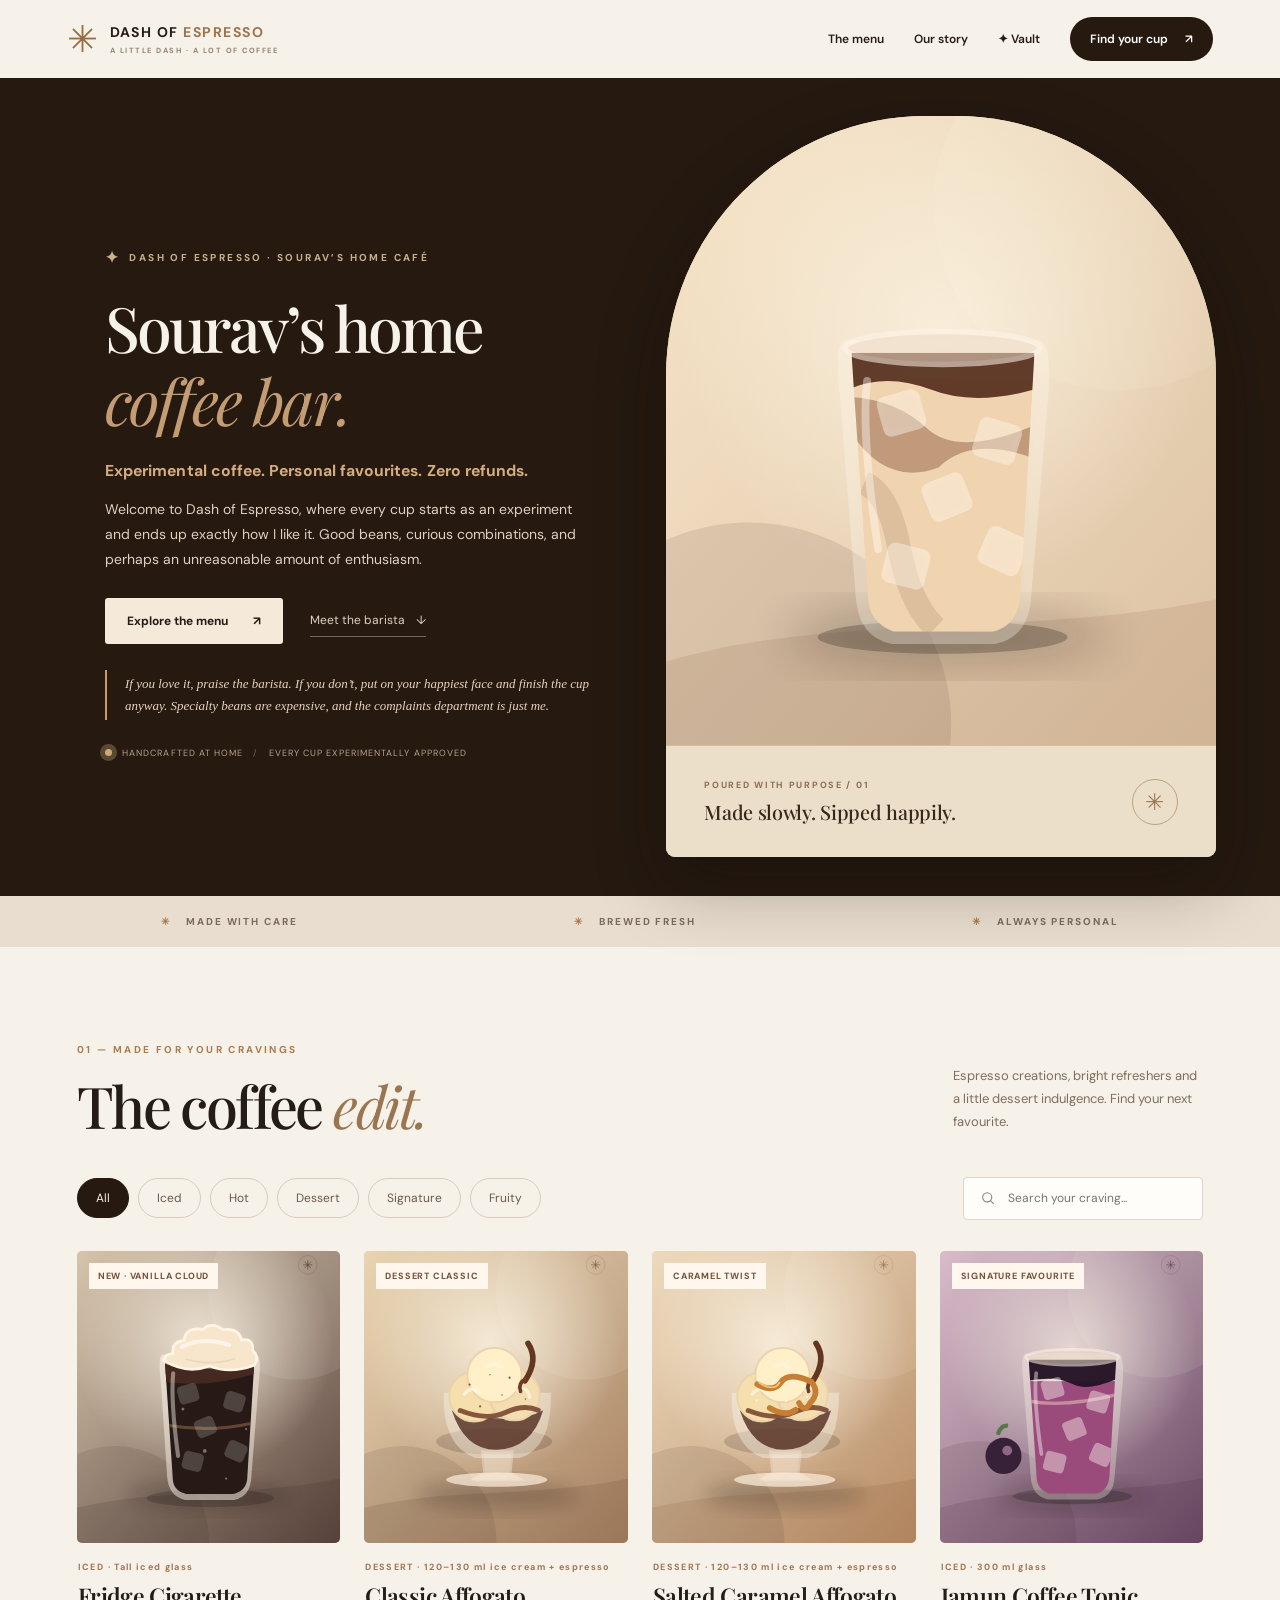
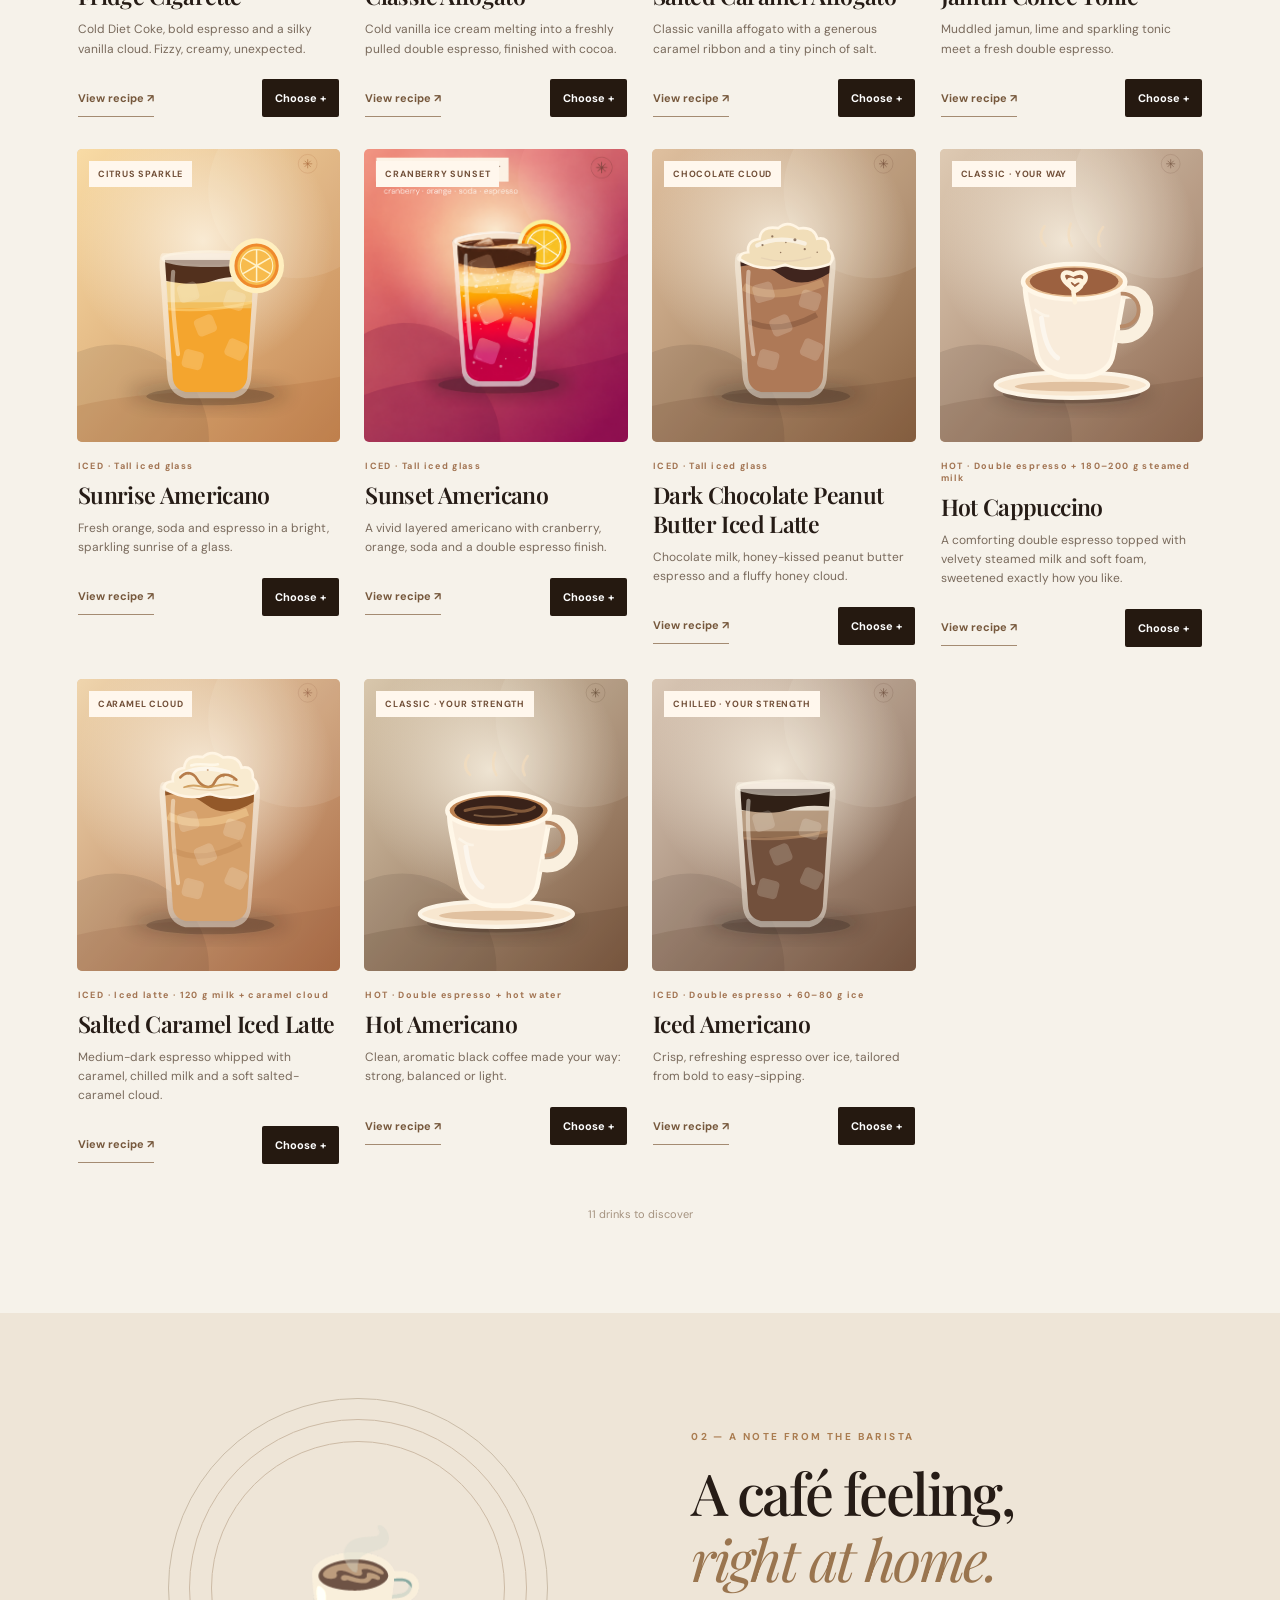
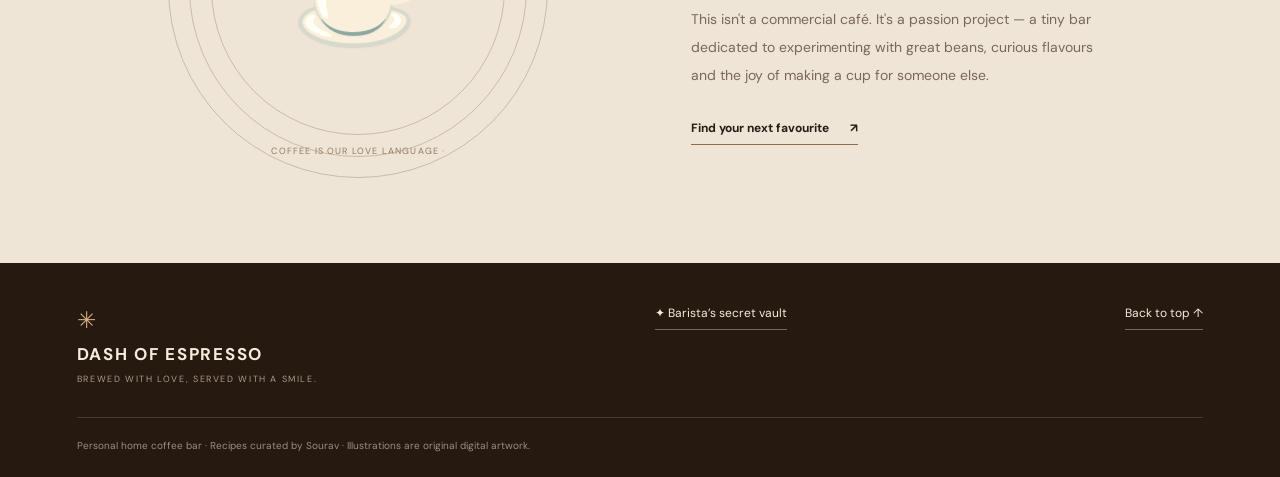
==== index.html @ fec3f39a "new menus and hero page update" ====
<!doctype html>
<html lang="en">
<head>
  <meta charset="UTF-8" />
  <meta name="viewport" content="width=device-width, initial-scale=1" />
  <meta name="theme-color" content="#251910" />
  <meta name="description" content="Sourav Dash’s home coffee bar — experimental specialty coffee, personal recipes, and zero refunds. Explore the Dash of Espresso menu." />
  <title>Dash of Espresso — Crafted, one cup at a time</title>
  <link rel="icon" href="images/favicon.svg" type="image/svg+xml" />
  <link rel="preconnect" href="https://fonts.googleapis.com" />
  <link rel="preconnect" href="https://fonts.gstatic.com" crossorigin />
  <link href="https://fonts.googleapis.com/css2?family=DM+Sans:wght@400;500;600;700&family=Playfair+Display:wght@400;500;600;700&display=swap" rel="stylesheet" />
  <link rel="stylesheet" href="styles.css" />
  <style>
    /* Homepage copy only. The public menu, recipe data, and private vault remain unchanged. */
    .hero-copy .hero-tagline {
      max-width: 490px;
      margin: -1px 0 14px;
      color: #d5ad7e;
      font-size: clamp(14px, 1.23vw, 17px);
      font-weight: 700;
      line-height: 1.55;
      letter-spacing: .004em;
    }
    .hero-copy .hero-intro {
      max-width: 500px;
      margin: 0;
      color: #dfd0c0;
      font-size: 14px;
      line-height: 1.8;
    }
    .hero-copy .hero-disclaimer {
      max-width: 500px;
      margin: 26px 0 0;
      padding: 3px 0 3px 18px;
      border-left: 2px solid #c69b69;
      color: #e6d4be;
      font-family: Georgia, serif;
      font-size: 13px;
      font-style: italic;
      line-height: 1.7;
    }
    .hero-copy .hero-actions { margin-top: 25px; flex-wrap: wrap; row-gap: 12px; }
    .hero-copy .hero-note { margin-top: 27px; }
    @media (max-width: 760px) {
      .hero-copy .hero-tagline { font-size: 14px; margin: -1px 0 13px; }
      .hero-copy .hero-intro { font-size: 13.5px; line-height: 1.8; }
      .hero-copy .hero-disclaimer { font-size: 12.5px; margin-top: 24px; }
      .hero-copy .hero-note { margin-top: 28px; }
    }
    @media (max-width: 390px) {
      .hero-copy .eyebrow { font-size: 9px; letter-spacing: .12em; }
      .hero-copy h1 { font-size: clamp(39px, 11.6vw, 47px); }
    }
  </style>
  <script src="config.js" defer></script>
  <script src="app.js" defer></script>
</head>
<body>
  <a class="skip" href="#menu">Skip to coffee menu</a>
  <header class="site-header" id="top">
    <a href="#top" class="brand" aria-label="Dash of Espresso, back to top">
      <span class="brand-symbol" aria-hidden="true">✳</span>
      <span class="brand-name">DASH OF <em>ESPRESSO</em><small>A LITTLE DASH · A LOT OF COFFEE</small></span>
    </a>
    <nav aria-label="Main navigation">
      <a href="#menu">The menu</a>
      <a href="#story" class="nav-story">Our story</a>
      <a href="vault.html" class="nav-story" title="Private coffee notes">✦ Vault</a>
      <a class="nav-cta" href="#menu">Find your cup <span aria-hidden="true">↗</span></a>
    </nav>
  </header>

  <main>
    <section class="hero" aria-labelledby="hero-title">
      <div class="hero-copy">
        <div class="eyebrow"><span class="sparkle">✦</span> DASH OF ESPRESSO · SOURAV’S HOME CAFÉ</div>
        <h1 id="hero-title">Sourav’s home<br><em>coffee bar.</em></h1>
        <p class="hero-tagline">Experimental coffee. Personal favourites. Zero refunds.</p>
        <p class="hero-intro">Welcome to Dash of Espresso, where every cup starts as an experiment and ends up exactly how I like it. Good beans, curious combinations, and perhaps an unreasonable amount of enthusiasm.</p>
        <div class="hero-actions">
          <a class="button button-cream" href="#menu">Explore the menu <span aria-hidden="true">↗</span></a>
          <a class="hero-link" href="#story">Meet the barista <span aria-hidden="true">↓</span></a>
        </div>
        <p class="hero-disclaimer">If you love it, praise the barista. If you don’t, put on your happiest face and finish the cup anyway. Specialty beans are expensive, and the complaints department is just me.</p>
        <div class="hero-note"><span class="pulse-dot"></span> HANDCRAFTED AT HOME <span class="note-separator">/</span> EVERY CUP EXPERIMENTALLY APPROVED</div>
      </div>
      <div class="hero-showcase" aria-label="Illustrated specialty iced coffee">
        <div class="showcase-frame">
          <div class="showcase-arch">
            <img src="images/hero.svg" width="700" height="800" alt="Illustration of a creamy, layered iced espresso drink" fetchpriority="high" />
          </div>
          <div class="showcase-footer">
            <div class="showcase-caption">
              <span class="showcase-kicker">POURED WITH PURPOSE  /  01</span>
              <strong>Made slowly. Sipped happily.</strong>
            </div>
            <span class="showcase-mark" aria-hidden="true">✳</span>
          </div>
        </div>
      </div>
    </section>

    <section class="intro-strip" aria-label="Coffee bar philosophy">
      <div><span aria-hidden="true">✳</span> MADE WITH CARE</div><div><span aria-hidden="true">✳</span> BREWED FRESH</div><div><span aria-hidden="true">✳</span> ALWAYS PERSONAL</div>
    </section>

    <section id="menu" class="menu-section" aria-labelledby="menu-title">
      <div class="section-heading">
        <div><p class="section-kicker">01 — MADE FOR YOUR CRAVINGS</p><h2 id="menu-title">The coffee <em>edit.</em></h2></div>
        <p>Espresso creations, bright refreshers and a little dessert indulgence. Find your next favourite.</p>
      </div>
      <div class="menu-tools">
        <div class="filter-list" id="categoryFilters" role="group" aria-label="Filter drinks by category"></div>
        <label class="search-field"><span class="visually-hidden">Search drinks</span><svg aria-hidden="true" viewBox="0 0 24 24" width="18" height="18"><circle cx="11" cy="11" r="7" fill="none" stroke="currentColor" stroke-width="1.7"/><path d="m16 16 5 5" fill="none" stroke="currentColor" stroke-width="1.7"/></svg><input id="searchInput" type="search" placeholder="Search your craving..." autocomplete="off" /></label>
      </div>
      <div id="menuGrid" class="menu-grid" aria-live="polite" aria-busy="true">
        <p class="loading-message">Warming up the coffee menu…</p>
      </div>
      <p class="results-note" id="resultsNote" role="status"></p>
    </section>

    <section class="story" id="story" aria-labelledby="story-title">
      <div class="story-illustration"><span aria-hidden="true">☕</span><span class="story-ring">COFFEE IS OUR LOVE LANGUAGE · </span></div>
      <div class="story-copy"><p class="section-kicker">02 — A NOTE FROM THE BARISTA</p><h2 id="story-title">A café feeling,<br><em>right at home.</em></h2><p>This isn't a commercial café. It's a passion project — a tiny bar dedicated to experimenting with great beans, curious flavours and the joy of making a cup for someone else.</p><a href="#menu" class="story-link">Find your next favourite <span aria-hidden="true">↗</span></a></div>
    </section>
  </main>

  <footer class="footer"><div><span class="footer-star">✳</span><span class="footer-title">DASH OF ESPRESSO</span><span class="footer-sub">BREWED WITH LOVE, SERVED WITH A SMILE.</span></div><a href="vault.html" title="Owner-only encrypted recipe vault">✦ Barista’s secret vault</a><a href="#top">Back to top ↑</a><p>Personal home coffee bar · Recipes curated by Sourav · Illustrations are original digital artwork.</p></footer>

  <dialog id="recipeDialog" class="panel-dialog" aria-labelledby="recipeTitle">
    <div class="dialog-inner"><button type="button" class="dialog-close" data-close="recipeDialog" aria-label="Close recipe">×</button><div id="recipeContent"></div></div>
  </dialog>

  <dialog id="orderDialog" class="panel-dialog" aria-labelledby="orderTitle">
    <div class="dialog-inner"><button type="button" class="dialog-close" data-close="orderDialog" aria-label="Close order">×</button>
      <div class="modal-heading"><p class="section-kicker">MAKE IT YOURS</p><h2 id="orderTitle">Your perfect <em>cup.</em></h2><p id="orderDrinkName" class="order-drink-name"></p></div>
      <form id="orderForm">
        <label class="field">Your name <input id="guestName" name="guestName" maxlength="50" autocomplete="name" placeholder="So your barista knows it's you" required /></label>
        <div class="form-row"><label class="field"><span id="preferenceLabel">Preference</span> <select id="preference" name="preference"><option>As in recipe</option></select></label><label class="field">Recipe serving <span class="readonly-serving" id="serving"></span></label></div>
        <label class="field">Anything else? <textarea id="orderNotes" name="notes" rows="2" maxlength="250" placeholder="Extra strong, no ice, surprise me…"></textarea></label>
        <div class="order-actions"><button type="button" id="whatsappOrder" class="button button-dark" hidden>Send via WhatsApp ↗</button><button type="button" id="emailOrder" class="button button-dark" hidden>Send via email ↗</button><button type="button" id="shareOrder" class="button button-secondary" hidden>Share order ↗</button><button type="button" id="copyOrder" class="button button-outline">Copy order</button></div>
        <p class="form-hint" id="orderHint">Your order will open in a messaging app for you to send — it is not submitted automatically.</p><p class="order-feedback" id="orderFeedback" role="status"></p>
      </form>
    </div>
  </dialog>
  <noscript><p class="noscript">Please enable JavaScript to explore drinks and recipes.</p></noscript>
</body>
</html>
---- styles.css ----
:root{--ink:#261c16;--coffee:#251910;--coffee2:#38281d;--cream:#f6f2ea;--oat:#eae0ce;--milk:#fffaf2;--tan:#c39c74;--gold:#cca77c;--muted:#806d5c;--line:#e8dfd1;--sans:'DM Sans',Arial,sans-serif;--serif:'Playfair Display',Georgia,serif}*{box-sizing:border-box}html{scroll-behavior:smooth}body{margin:0;background:var(--cream);color:var(--ink);font-family:var(--sans);-webkit-font-smoothing:antialiased}button,input,select,textarea{font:inherit}a{color:inherit;text-decoration:none}button{cursor:pointer}button:disabled{cursor:not-allowed}button:focus-visible,a:focus-visible,input:focus-visible,select:focus-visible,textarea:focus-visible{outline:3px solid #c79558;outline-offset:3px}.skip{position:absolute;top:-100px;left:10px;background:#fff;padding:12px;z-index:10}.skip:focus{top:10px}.visually-hidden{position:absolute;width:1px;height:1px;padding:0;margin:-1px;overflow:hidden;clip:rect(0,0,0,0);white-space:nowrap;border:0}
.site-header{height:78px;background:var(--cream);display:flex;align-items:center;justify-content:space-between;padding:0 clamp(22px,5.2vw,84px);position:relative;z-index:2}.brand{display:flex;align-items:center;gap:12px}.brand-symbol{font-size:37px;color:#986d42;font-weight:400;line-height:1}.brand-name{font-size:14px;letter-spacing:.105em;font-weight:700;white-space:nowrap}.brand-name em{font-style:normal;color:#9e734b}.brand-name small{display:block;font-size:7.5px;color:#968372;letter-spacing:.2em;margin-top:5px}.site-header nav{display:flex;align-items:center;gap:30px;font-size:12px;font-weight:600}.site-header nav a:not(.nav-cta):hover{color:#ac7a4b}.nav-cta{background:var(--coffee);color:#fff;padding:14px 20px;border-radius:100px}.nav-cta span{margin-left:14px}
.hero{min-height:575px;display:grid;grid-template-columns:minmax(0,1.05fr) minmax(0,.95fr);background:var(--coffee);color:var(--cream);position:relative;overflow:hidden}.hero-copy{padding:clamp(55px,7vw,105px) 30px 64px clamp(24px,7.5vw,125px);display:flex;flex-direction:column;justify-content:center;position:relative;z-index:1}.eyebrow,.section-kicker{font-size:10px;font-weight:700;letter-spacing:.24em}.eyebrow{color:#cbb08e;display:flex;align-items:center;gap:9px}.sparkle{font-size:16px}.hero h1{font-family:var(--serif);font-size:clamp(48px,5.1vw,86px);line-height:1.16;font-weight:500;letter-spacing:-.045em;margin:23px 0}.hero h1 em,.section-heading h2 em,.story h2 em,.modal-heading h2 em{font-weight:400;color:var(--tan)}.hero-copy>p{font-size:15px;color:#d6c8b9;line-height:1.95;max-width:455px;margin:0}.hero-actions{display:flex;align-items:center;gap:27px;margin-top:34px}.button{border:0;display:inline-flex;align-items:center;justify-content:center;gap:25px;padding:15px 22px;font-size:12px;font-weight:700;border-radius:3px;transition:transform .2s,background .2s;text-align:center}.button:hover{transform:translateY(-2px)}.button-cream{background:#f5ead9;color:var(--ink)}.button-dark{background:var(--coffee);color:white}.button-outline{background:transparent;border:1px solid #b1a293;color:var(--ink)}.button-secondary{background:#e9dbc8;color:var(--ink)}.hero-link{font-size:12px;color:#e0d2c2;border-bottom:1px solid #7b6653;padding:8px 0}.hero-link span{margin-left:8px}.hero-note{font-size:9px;letter-spacing:.15em;color:#b6a18a;margin-top:64px;display:flex;align-items:center;gap:10px}.pulse-dot{height:7px;width:7px;background:#cda974;border-radius:100%;box-shadow:0 0 0 5px #5b4834}.note-separator{color:#786656}.hero-art{position:relative;min-height:525px;padding:30px 75px 30px 0;display:flex;align-items:stretch}.hero-art-frame{width:100%;border-radius:250px 250px 6px 6px;overflow:hidden;position:relative;background:linear-gradient(150deg,#bfa284,#7e5d43);box-shadow:0 30px 70px #0003}.hero-art-frame img{width:100%;height:100%;object-fit:cover;display:block}.hero-corner{position:absolute;font-size:10px;letter-spacing:.18em;color:#fcf8ef}.hero-corner-top{top:38px;right:26px;line-height:1.8;text-align:right}.hero-corner-top span{font-size:20px;margin-left:9px}.hero-corner-bottom{bottom:35px;left:24px}.hero-side-label{position:absolute;right:19px;top:50%;transform:translateY(-50%);writing-mode:vertical-rl;font-size:9px;letter-spacing:.21em;color:#aa8c6e}.intro-strip{background:#e8ddce;display:flex;justify-content:space-around;align-items:center;padding:19px 30px;gap:14px}.intro-strip>div{font-size:10px;letter-spacing:.19em;color:#796b5c;font-weight:700;white-space:nowrap}.intro-strip span{color:#a9784c;margin-right:11px}
.menu-section{max-width:1380px;margin:0 auto;padding:96px clamp(20px,6vw,98px) 92px;scroll-margin-top:20px}.section-heading{display:flex;justify-content:space-between;align-items:end;gap:32px;margin-bottom:39px}.section-kicker{color:#aa7c50;margin:0 0 16px}.section-heading h2,.story h2,.modal-heading h2{font-family:var(--serif);font-size:clamp(38px,4.5vw,62px);font-weight:500;letter-spacing:-.045em;line-height:1.15;margin:0}.section-heading h2 em,.story h2 em,.modal-heading h2 em{color:#9a754f}.section-heading>p{max-width:250px;line-height:1.8;font-size:13px;color:var(--muted);margin:0 0 4px}.menu-tools{display:flex;align-items:center;justify-content:space-between;gap:20px;margin-bottom:31px}.filter-list{display:flex;gap:9px;overflow-x:auto;scrollbar-width:none}.filter-list::-webkit-scrollbar{display:none}.filter-btn{background:transparent;border:1px solid #d9ccbc;color:#6b5849;border-radius:50px;padding:11px 18px;font-size:12px;white-space:nowrap}.filter-btn:hover{border-color:#aa8060}.filter-btn.is-active{background:var(--coffee);color:#f8efde;border-color:var(--coffee)}.search-field{display:flex;align-items:center;gap:10px;background:#fffdfa;border:1px solid #ded4c8;padding:0 16px;color:#948577;min-width:240px;height:43px;border-radius:4px}.search-field input{background:none;border:0;outline:0!important;width:100%;min-width:0;font-size:12px;color:var(--ink)}.search-field:focus-within{outline:2px solid #b99468}.menu-grid{display:grid;grid-template-columns:repeat(4,minmax(0,1fr));gap:24px}.drink-card{min-width:0;animation:reveal .45s ease both;animation-delay:calc(var(--index)*40ms)}@keyframes reveal{from{opacity:0;transform:translateY(13px)}to{opacity:1;transform:translateY(0)}}.drink-photo{aspect-ratio:1/1.11;background:#dfc7a7;position:relative;overflow:hidden;border-radius:5px}.drink-image{width:100%;height:100%;display:block;object-fit:cover;transition:transform .45s}.drink-card:hover .drink-image{transform:scale(1.045)}.drink-badge{position:absolute;top:12px;left:12px;background:#fff7ed;color:#725039;padding:7px 9px;font-weight:700;font-size:9px;letter-spacing:.09em;text-transform:uppercase}.drink-info{padding:18px 1px 8px}.drink-category{margin:0;font-size:9px;letter-spacing:.15em;color:#a27452;font-weight:700}.drink-name{font-family:var(--serif);font-size:23px;line-height:1.26;font-weight:600;letter-spacing:-.028em;margin:9px 0}.drink-description{font-size:12px;line-height:1.6;color:#796a5c;min-height:39px;margin:0}.drink-actions{display:flex;align-items:center;justify-content:space-between;gap:9px;margin-top:20px}.recipe-button,.order-button{border:0;font-size:11px;font-weight:700;padding:11px 0}.recipe-button{background:none;border-bottom:1px solid #a48b72;color:#76583c;text-align:left;white-space:nowrap}.order-button{background:var(--coffee);color:#fff;padding:12px 13px;border-radius:2px;white-space:nowrap}.recipe-button:hover{color:#b57c42}.order-button:hover{background:#5a3926}.results-note{font-size:11px;color:#a4927f;text-align:center;margin:35px 0 0}.loading-message,.empty-state{grid-column:1/-1;padding:50px;text-align:center;color:#7e6d5c}.empty-state h3{font-family:var(--serif);font-size:26px}
.story{background:#eee5d7;display:grid;grid-template-columns:1fr 1fr;align-items:center;gap:clamp(30px,8vw,135px);padding:85px clamp(24px,10vw,150px);overflow:hidden}.story-illustration{min-height:300px;max-width:380px;width:100%;aspect-ratio:1/1;display:grid;place-items:center;margin:auto;border-radius:50%;border:1px solid #c9bba7;position:relative}.story-illustration:before,.story-illustration:after{content:"";position:absolute;border:1px solid #ccbaa5;border-radius:50%;inset:20px}.story-illustration:after{inset:42px}.story-illustration>span:first-child{font-size:110px;filter:sepia(.32);z-index:1}.story-ring{position:absolute;bottom:20px;font-size:9px;letter-spacing:.13em;color:#917961}.story-copy>p:not(.section-kicker){font-size:14px;line-height:2;color:#796858;max-width:430px}.story-link{display:inline-block;margin-top:17px;font-size:12px;font-weight:700;border-bottom:1px solid #8f6c4b;padding-bottom:8px}.story-link span{margin-left:18px}.footer{background:var(--coffee);color:#f6ecdc;padding:42px clamp(22px,6vw,98px) 25px;display:flex;justify-content:space-between;align-items:flex-start;flex-wrap:wrap;gap:18px}.footer>div{display:flex;flex-direction:column;gap:8px}.footer-star{font-size:23px;color:#cfaa7e}.footer-title{font-weight:700;font-size:17px;letter-spacing:.1em}.footer-sub{font-size:9px;letter-spacing:.18em;color:#ac9a89}.footer>a{font-size:12px;border-bottom:1px solid #75685a;padding-bottom:8px}.footer>p{flex-basis:100%;font-size:10px;color:#9b8d80;border-top:1px solid #493a2d;padding-top:21px;margin:14px 0 0}
.panel-dialog{width:min(550px,calc(100% - 20px));max-height:min(90dvh,950px);border:0;padding:0;background:var(--cream);color:var(--ink);box-shadow:0 30px 100px #0005;border-radius:7px;overflow-y:auto}.panel-dialog::backdrop{background:#160e09c9;backdrop-filter:blur(3px)}.dialog-inner{position:relative;padding:30px}.dialog-close{position:sticky;top:2px;float:right;z-index:4;height:36px;width:36px;border:0;border-radius:50%;background:#fff9ee;font-size:27px;line-height:25px;color:#3e3027;box-shadow:0 1px 6px #0002;margin:-9px -8px 0 0}.recipe-cover{width:100%;height:245px;object-fit:cover;border-radius:4px;display:block;margin-bottom:25px}.recipe-title{font-family:var(--serif);font-size:40px;font-weight:500;line-height:1.13;margin:0 0 12px;letter-spacing:-.04em}.recipe-description{font-size:14px;line-height:1.7;color:var(--muted)}.recipe-highlights{display:flex;flex-wrap:wrap;gap:8px;margin:20px 0 27px}.recipe-highlights span{border:1px solid #d8c4af;padding:8px 10px;font-size:10px;color:#806044}.recipe-subtitle{font-family:var(--serif);font-size:24px;margin:23px 0 13px}.recipe-list{margin:0;padding:0 0 0 20px;color:#635448;font-size:13px;line-height:1.85}.recipe-list li{padding:2px 0}.recipe-disclaimer{font-size:11px;color:#998573;line-height:1.6;margin:28px 0 17px}.recipe-order{width:100%}.modal-heading{padding:15px 0 20px}.modal-heading h2{font-size:40px}.order-drink-name{font-size:14px;color:#8c6543;margin:12px 0 0}.field{display:flex;flex-direction:column;gap:9px;font-size:12px;font-weight:700;color:#5f4a3b;margin:0 0 19px}.field input,.field select,.field textarea{width:100%;border:1px solid #d7cbbb;border-radius:3px;outline:0;background:#fffdfa;color:#31251c;padding:12px 13px;font-size:13px;font-weight:400;min-height:44px}.field textarea{resize:vertical}.field input:focus,.field select:focus,.field textarea:focus{border-color:#b38b61}.form-row{display:grid;grid-template-columns:1fr 1fr;gap:13px}.order-actions{display:flex;flex-wrap:wrap;gap:10px;margin:12px 0}.order-actions .button{flex:1 1 45%;gap:8px}.order-actions [hidden]{display:none!important}.form-hint,.order-feedback{font-size:11px;line-height:1.7;color:#816e5e}.order-feedback{color:#2a7051;font-weight:700}.noscript{text-align:center;background:#fae5d6;padding:15px}
@media(max-width:1050px){.menu-grid{grid-template-columns:repeat(3,1fr)}.hero-art{padding-right:45px}.hero-copy{padding-left:7vw}.hero-side-label{right:10px}}
@media(max-width:760px){.site-header{height:67px;padding:0 22px}.brand-symbol{font-size:31px}.brand-name{font-size:12px}.brand-name small{font-size:7px}.site-header nav{gap:14px}.site-header nav a:not(.nav-cta){display:none}.nav-cta{padding:11px 14px;font-size:10px}.nav-cta span{margin-left:5px}.hero{grid-template-columns:1fr}.hero-copy{padding:60px 26px 48px}.hero h1{font-size:clamp(47px,10vw,72px);margin:19px 0}.hero-copy>p{max-width:540px}.hero-note{margin-top:35px;font-size:8px}.hero-art{min-height:auto;height:370px;padding:0 26px 35px}.hero-art-frame{border-radius:220px 220px 6px 6px}.hero-side-label{display:none}.intro-strip{padding:16px 12px}.intro-strip>div{font-size:8px;letter-spacing:.06em}.intro-strip>div:last-child{display:none}.menu-section{padding:75px 22px}.section-heading{align-items:start;flex-direction:column;gap:15px;margin-bottom:26px}.section-heading>p{max-width:420px}.menu-tools{align-items:stretch;flex-direction:column;gap:13px}.search-field{width:100%}.menu-grid{grid-template-columns:repeat(2,minmax(0,1fr));gap:21px 13px}.drink-info{padding-top:13px}.drink-name{font-size:20px}.drink-description{font-size:11px}.drink-actions{margin-top:15px;gap:4px}.recipe-button,.order-button{font-size:10px}.order-button{padding:11px 10px}.story{grid-template-columns:1fr;padding:60px 25px;gap:35px}.story-illustration{max-width:270px;min-height:260px}.story-copy{margin:auto;max-width:480px;width:100%}}
@media(max-width:375px){.hero-actions{gap:16px}.hero-link{font-size:10px}.button{gap:11px;padding:14px 14px}.menu-grid{gap:19px 11px}.drink-name{font-size:18px}.drink-category{font-size:8px;letter-spacing:.1em}.drink-description{min-height:52px}.drink-actions{flex-direction:column;align-items:stretch}.recipe-button{align-self:start}.order-button{width:100%}.hero-note{letter-spacing:.06em}.intro-strip>div{font-size:7px}}
@media(prefers-reduced-motion:reduce){html{scroll-behavior:auto}*,*:before,*:after{animation:none!important;transition:none!important}}

/* Dash of Espresso: recipe-specific instructions and allergen notice */
.recipe-note{border-left:3px solid #b3895e;background:#eee2d1;padding:12px 14px;margin:22px 0 10px;color:#69533f;font-size:12px;line-height:1.7;}
.recipe-allergens{font-size:12px;color:#85522c;font-weight:700;margin:10px 0;}
.field input[readonly]{background:#f5eee4;color:#715841;cursor:default;}

.readonly-serving{display:block;background:#f5eee4;border:1px solid #d7cbbb;border-radius:3px;min-height:44px;padding:12px 13px;font-size:12px;line-height:1.5;color:#715841;overflow-wrap:anywhere;}


/* Refined hero concept: typography never overlays the illustrated image. */
.hero { min-height: min(740px, 88vh); grid-template-columns: minmax(0, 1fr) minmax(0, .94fr); align-items: stretch; overflow: visible; }
.hero-copy { padding: clamp(64px, 8vw, 128px) clamp(32px, 5vw, 84px) 70px clamp(40px, 8.2vw, 142px); }
.hero h1 { font-size: clamp(50px, 4.9vw, 85px); }
.hero-note { flex-wrap: wrap; row-gap: 10px; letter-spacing: .12em; }
.hero-showcase { display: flex; align-items: stretch; justify-content: center; min-width: 0; padding: clamp(28px, 3vw, 48px) clamp(42px, 5vw, 90px) clamp(28px, 3vw, 48px) 6px; }
.showcase-frame { background: #eadac2; display: flex; flex-direction: column; min-width: 0; width: 100%; max-width: 680px; border-radius: 260px 260px 9px 9px; overflow: hidden; box-shadow: 0 28px 70px #120a064d; }
.showcase-arch { position: relative; flex: 1 1 auto; min-height: 0; overflow: hidden; }
.showcase-arch img { height: 100%; width: 100%; display: block; object-fit: cover; object-position: 50% 52%; }
.showcase-footer { display: flex; flex: 0 0 auto; align-items: center; justify-content: space-between; gap: 24px; min-height: 112px; padding: 23px clamp(24px, 3vw, 42px); background: #ecdfc9; color: #38271b; border-top: 1px solid #d8bd9a; }
.showcase-caption { min-width: 0; display: flex; flex-direction: column; gap: 9px; }
.showcase-kicker { font-size: 9px; font-weight: 700; letter-spacing: .19em; color: #8c6d4e; }
.showcase-caption strong { font: 500 clamp(16px, 1.55vw, 23px)/1.25 var(--serif); letter-spacing: -.015em; }
.showcase-mark { color: #9d7951; display: grid; flex: 0 0 46px; width: 46px; height: 46px; place-items: center; border-radius: 50%; border: 1px solid #bca27e; font-size: 23px; }
@media(max-width:1050px) and (min-width:761px){
  .hero-copy { padding-left: clamp(30px, 6vw, 90px); padding-right: 26px; }
  .hero-showcase { padding-right: 28px; }
  .hero h1 { font-size: clamp(46px, 5vw, 62px); }
  .showcase-footer { min-height: 94px; padding: 20px; }
  .showcase-caption strong { font-size: 18px; }
}
@media(max-width:760px){
  .hero { min-height: auto; grid-template-columns: 1fr; }
  .hero-copy { padding: 59px 26px 36px; }
  .hero h1 { font-size: clamp(47px, 10vw, 72px); }
  .hero-note { margin-top: 39px; }
  .hero-showcase { padding: 0 26px 32px; min-height: auto; }
  .showcase-frame { max-width: 510px; border-radius: 200px 200px 7px 7px; }
  .showcase-arch { aspect-ratio: 1 / .86; flex: auto; }
  .showcase-arch img { object-fit: cover; object-position: 50% 52%; }
  .showcase-footer { min-height: 90px; padding: 20px 24px; }
  .showcase-caption strong { font-size: 18px; }
  .showcase-mark { height: 40px; width: 40px; flex-basis: 40px; }
}
@media(max-width:375px){
  .showcase-footer { gap: 10px; padding: 18px; }
  .showcase-kicker { letter-spacing: .13em; font-size: 8px; }
  .showcase-caption strong { font-size: 16px; }
}
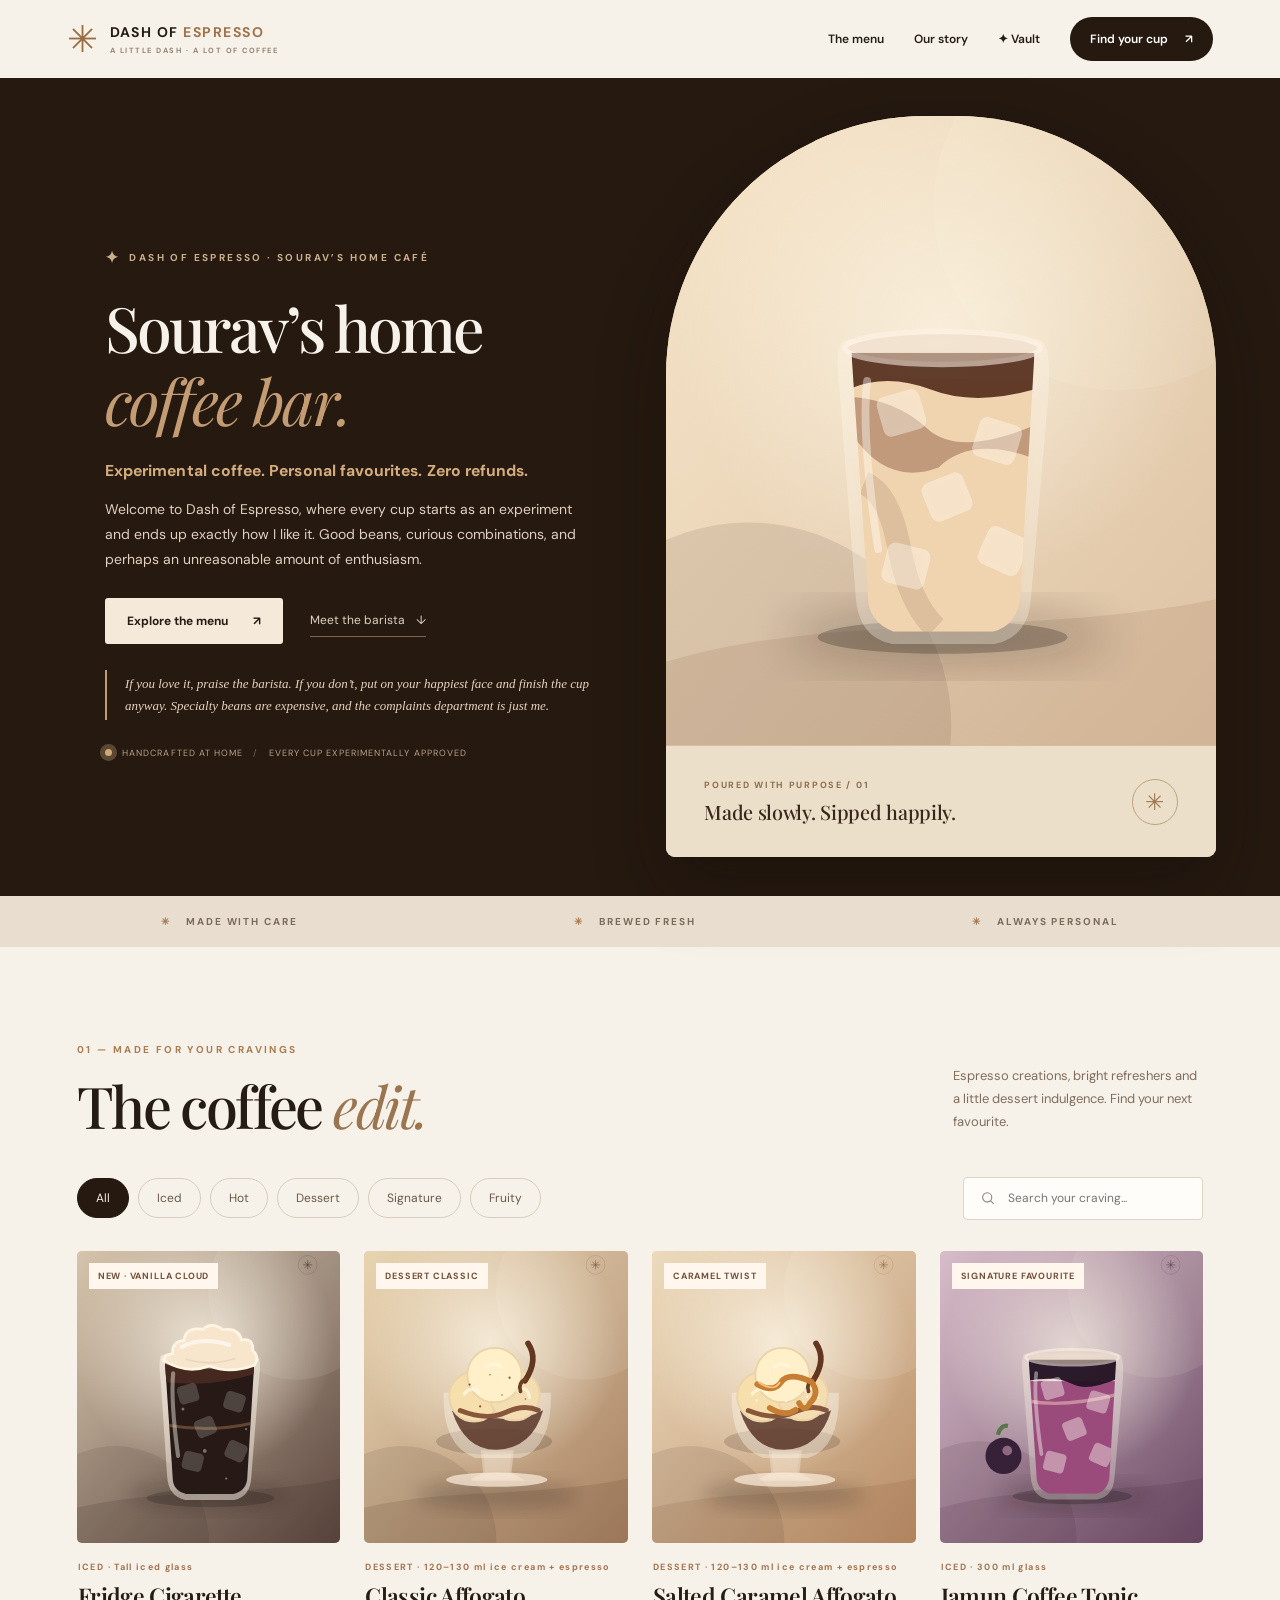
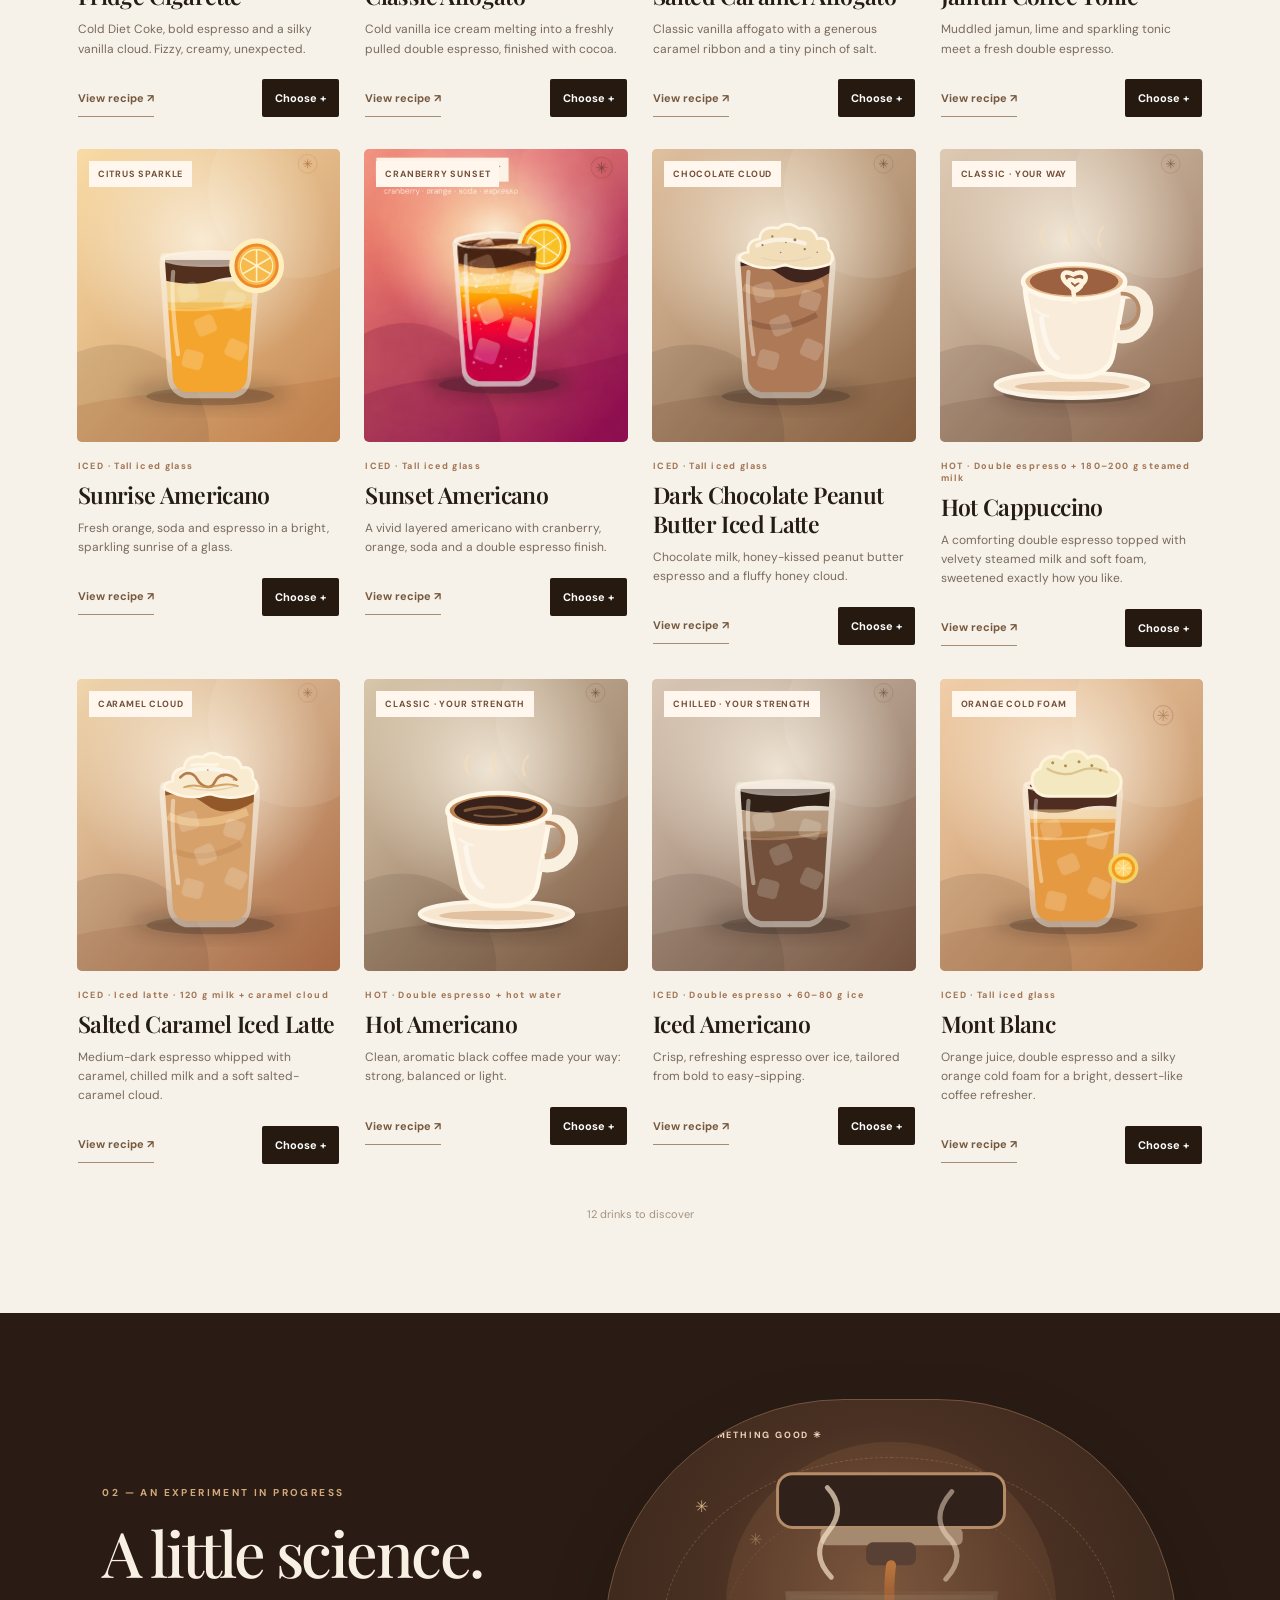
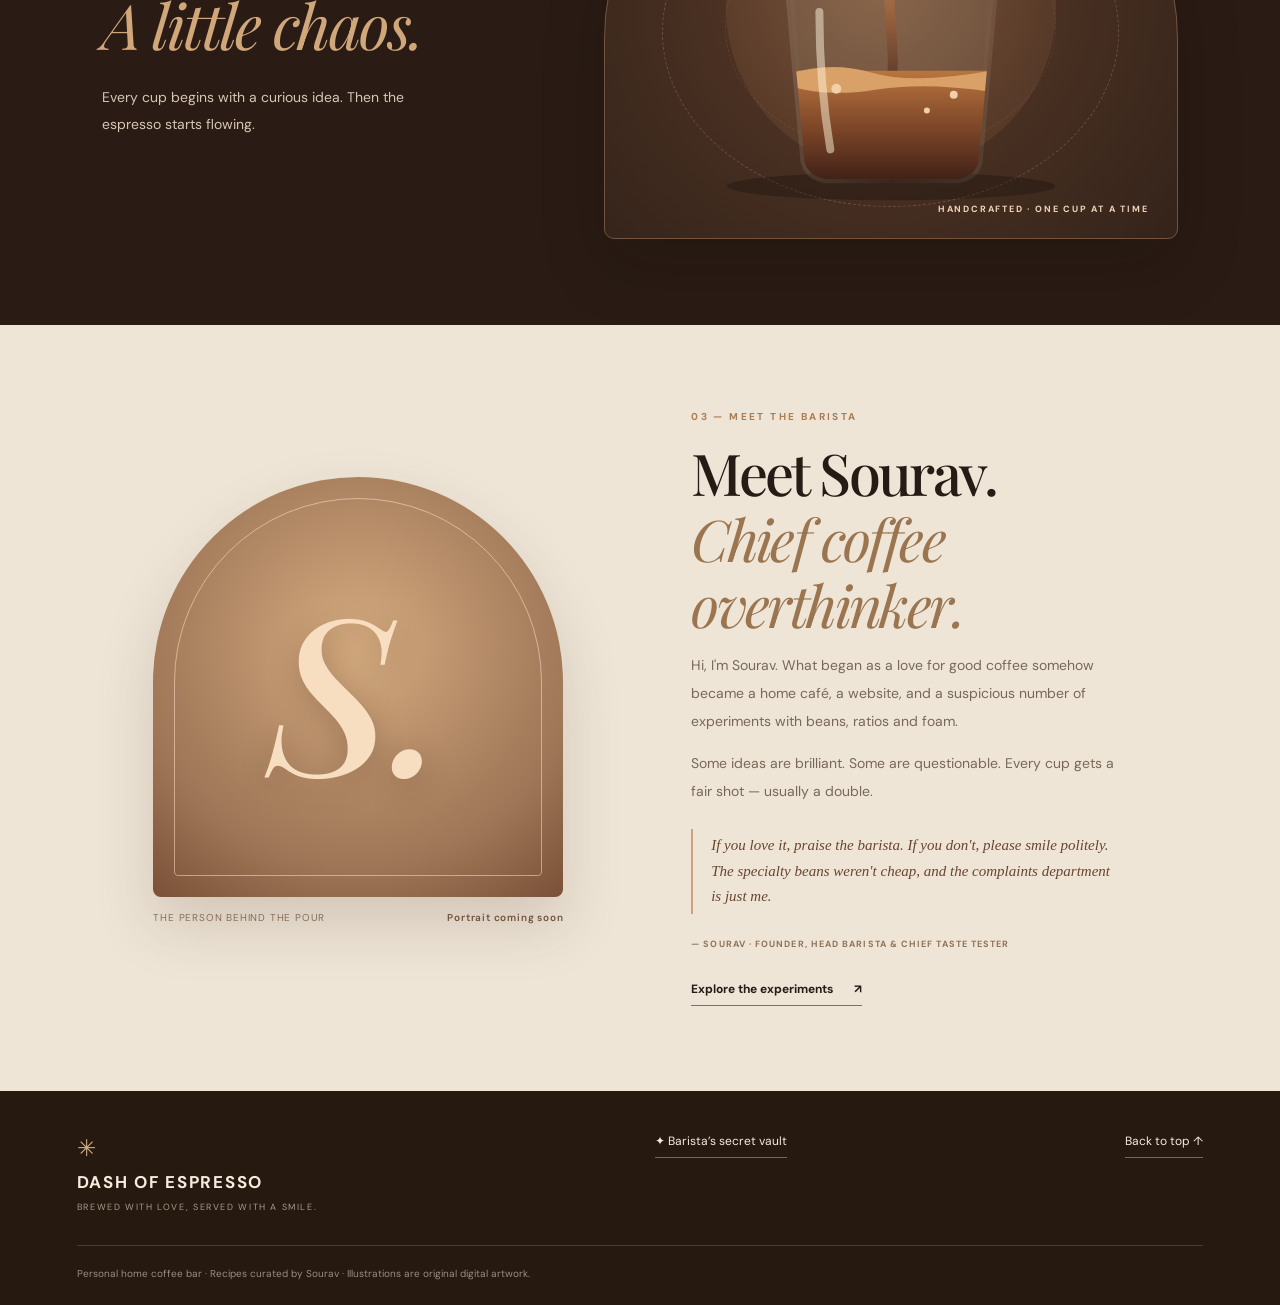
==== commit 4700b6ac: "Add animations" ====
--- a/index.html
+++ b/index.html
@@ -11,6 +11,7 @@
   <link rel="preconnect" href="https://fonts.gstatic.com" crossorigin />
   <link href="https://fonts.googleapis.com/css2?family=DM+Sans:wght@400;500;600;700&family=Playfair+Display:wght@400;500;600;700&display=swap" rel="stylesheet" />
   <link rel="stylesheet" href="styles.css" />
+  <link rel="stylesheet" href="motion.css" />
   <style>
     /* Homepage copy only. The public menu, recipe data, and private vault remain unchanged. */
     .hero-copy .hero-tagline {
@@ -55,8 +56,10 @@
   </style>
   <script src="config.js" defer></script>
   <script src="app.js" defer></script>
+  <script src="motion.js" defer></script>
 </head>
 <body>
+  <div class="scroll-progress" aria-hidden="true"><span id="scrollProgressFill"></span></div>
   <a class="skip" href="#menu">Skip to coffee menu</a>
   <header class="site-header" id="top">
     <a href="#top" class="brand" aria-label="Dash of Espresso, back to top">
@@ -73,7 +76,7 @@
 
   <main>
     <section class="hero" aria-labelledby="hero-title">
-      <div class="hero-copy">
+      <div class="hero-copy entrance-copy">
         <div class="eyebrow"><span class="sparkle">✦</span> DASH OF ESPRESSO · SOURAV’S HOME CAFÉ</div>
         <h1 id="hero-title">Sourav’s home<br><em>coffee bar.</em></h1>
         <p class="hero-tagline">Experimental coffee. Personal favourites. Zero refunds.</p>
@@ -85,7 +88,7 @@
         <p class="hero-disclaimer">If you love it, praise the barista. If you don’t, put on your happiest face and finish the cup anyway. Specialty beans are expensive, and the complaints department is just me.</p>
         <div class="hero-note"><span class="pulse-dot"></span> HANDCRAFTED AT HOME <span class="note-separator">/</span> EVERY CUP EXPERIMENTALLY APPROVED</div>
       </div>
-      <div class="hero-showcase" aria-label="Illustrated specialty iced coffee">
+      <div class="hero-showcase entrance-art" aria-label="Illustrated specialty iced coffee">
         <div class="showcase-frame">
           <div class="showcase-arch">
             <img src="images/hero.svg" width="700" height="800" alt="Illustration of a creamy, layered iced espresso drink" fetchpriority="high" />
@@ -120,9 +123,51 @@
       <p class="results-note" id="resultsNote" role="status"></p>
     </section>
 
+
+    <section class="coffee-film" aria-labelledby="coffee-film-title">
+      <div class="film-heading motion-reveal">
+        <p class="section-kicker">02 — AN EXPERIMENT IN PROGRESS</p>
+        <h2 id="coffee-film-title">A little science.<br><em>A little chaos.</em></h2>
+        <p>Every cup begins with a curious idea. Then the espresso starts flowing.</p>
+      </div>
+      <div class="film-stage motion-reveal" role="img" aria-label="Looping illustration of espresso dripping into a glass, with moving steam and swirling crema">
+        <div class="film-orbit orbit-one" aria-hidden="true"></div>
+        <div class="film-orbit orbit-two" aria-hidden="true"></div>
+        <svg class="coffee-animation" viewBox="0 0 540 440" xmlns="http://www.w3.org/2000/svg" aria-hidden="true" focusable="false">
+          <defs>
+            <linearGradient id="espressoColor" x1="0" x2="0" y1="0" y2="1"><stop stop-color="#b9753e"/><stop offset=".5" stop-color="#7d4628"/><stop offset="1" stop-color="#3a1d15"/></linearGradient>
+            <linearGradient id="glassEdge" x1="0" x2="1"><stop stop-color="#fff6df" stop-opacity=".9"/><stop offset=".5" stop-color="#fff6df" stop-opacity=".13"/><stop offset="1" stop-color="#fff6df" stop-opacity=".66"/></linearGradient>
+            <clipPath id="cupClip"><path d="M168 196 L373 196 L358 363 Q355 378 337 381 H206 Q187 379 183 363 Z"/></clipPath>
+          </defs>
+          <circle cx="270" cy="208" r="166" fill="#ad7952" opacity=".16" />
+          <ellipse cx="270" cy="388" rx="165" ry="14" fill="#100b08" opacity=".3"/>
+          <rect x="156" y="74" width="228" height="54" rx="15" fill="#30211a" stroke="#b58c68" stroke-width="3"/>
+          <rect x="199" y="128" width="143" height="18" rx="6" fill="#a58a70" />
+          <rect x="245" y="143" width="50" height="23" rx="7" fill="#594034" />
+          <path class="film-pour" d="M270 166 C264 210 276 243 270 296" fill="none" stroke="url(#espressoColor)" stroke-width="10" stroke-linecap="round"/>
+          <path d="M168 196 L373 196 L358 363 Q355 378 337 381 H206 Q187 379 183 363 Z" fill="#e5d0b0" opacity=".13" stroke="url(#glassEdge)" stroke-width="8"/>
+          <g clip-path="url(#cupClip)">
+            <rect class="film-coffee-fill" x="171" y="272" width="200" height="115" fill="url(#espressoColor)"/>
+            <path class="film-crema" d="M168 275 Q210 262 251 274 T370 272 L370 293 Q304 283 254 291 T168 287Z" fill="#dba46a" opacity=".96"/>
+            <circle class="film-bubble b1" cx="215" cy="290" r="5" fill="#f0cfaa"/>
+            <circle class="film-bubble b2" cx="306" cy="312" r="3" fill="#f0cfaa"/>
+            <circle class="film-bubble b3" cx="333" cy="296" r="4" fill="#f0cfaa"/>
+          </g>
+          <path d="M198 213 Q198 286 209 351" fill="none" stroke="#fff3dc" stroke-width="8" stroke-linecap="round" opacity=".5"/>
+          <path class="film-steam s1" d="M210 178 Q188 155 207 132 Q226 109 206 88" fill="none" stroke="#f7e2c7" stroke-width="5" stroke-linecap="round" opacity=".7"/>
+          <path class="film-steam s2" d="M325 180 Q347 156 326 136 Q310 116 331 92" fill="none" stroke="#f7e2c7" stroke-width="5" stroke-linecap="round" opacity=".5"/>
+        </svg>
+        <span class="film-label film-label-top">BREWING SOMETHING GOOD ✳</span>
+        <span class="film-label film-label-bottom">HANDCRAFTED · ONE CUP AT A TIME</span>
+      </div>
+    </section>
+
     <section class="story" id="story" aria-labelledby="story-title">
-      <div class="story-illustration"><span aria-hidden="true">☕</span><span class="story-ring">COFFEE IS OUR LOVE LANGUAGE · </span></div>
-      <div class="story-copy"><p class="section-kicker">02 — A NOTE FROM THE BARISTA</p><h2 id="story-title">A café feeling,<br><em>right at home.</em></h2><p>This isn't a commercial café. It's a passion project — a tiny bar dedicated to experimenting with great beans, curious flavours and the joy of making a cup for someone else.</p><a href="#menu" class="story-link">Find your next favourite <span aria-hidden="true">↗</span></a></div>
+      <div class="barista-portrait motion-reveal" aria-label="Portrait space reserved for Sourav's future barista photo">
+        <div class="portrait-arch"><span class="portrait-monogram" aria-hidden="true">S.</span><span class="portrait-outline" aria-hidden="true">✳</span></div>
+        <div class="portrait-caption"><span>THE PERSON BEHIND THE POUR</span><strong>Portrait coming soon</strong></div>
+      </div>
+      <div class="story-copy motion-reveal"><p class="section-kicker">03 — MEET THE BARISTA</p><h2 id="story-title">Meet Sourav.<br><em>Chief coffee overthinker.</em></h2><p>Hi, I'm Sourav. What began as a love for good coffee somehow became a home café, a website, and a suspicious number of experiments with beans, ratios and foam.</p><p>Some ideas are brilliant. Some are questionable. Every cup gets a fair shot — usually a double.</p><p class="barista-quote">If you love it, praise the barista. If you don't, please smile politely. The specialty beans weren't cheap, and the complaints department is just me.</p><span class="barista-signoff">— SOURAV · FOUNDER, HEAD BARISTA &amp; CHIEF TASTE TESTER</span><a href="#menu" class="story-link">Explore the experiments <span aria-hidden="true">↗</span></a></div>
     </section>
   </main>
 
--- a/motion.css
+++ b/motion.css
@@ -0,0 +1,52 @@
+/* Dash of Espresso: intentional motion upgrade — visual only, no menu/vault logic changed. */
+.scroll-progress{position:fixed;top:0;left:0;width:100%;height:3px;pointer-events:none;z-index:100;background:transparent}
+.scroll-progress span{display:block;height:100%;width:100%;background:linear-gradient(90deg,#b98758,#efcba0);transform:scaleX(0);transform-origin:left center;will-change:transform}
+@media(prefers-reduced-motion:no-preference){
+  .entrance-copy{animation:homeEntrance .78s cubic-bezier(.2,.7,.2,1) both}
+  .entrance-art{animation:homeEntrance .9s .13s cubic-bezier(.2,.7,.2,1) both}
+  @keyframes homeEntrance{from{opacity:0;transform:translateY(25px)}to{opacity:1;transform:translateY(0)}}
+  .motion-reveal.motion-pending{opacity:0;transform:translateY(34px);transition:opacity .68s ease,transform .78s cubic-bezier(.2,.7,.15,1)}
+  .motion-reveal.motion-pending.is-visible{opacity:1;transform:translateY(0)}
+  .drink-card{transition:transform .34s ease,box-shadow .34s ease}
+  .drink-card:hover{transform:translateY(-7px)}
+  .drink-photo img{transition:transform .65s cubic-bezier(.2,.7,.2,1)}
+  .drink-card:hover .drink-photo img{transform:scale(1.035)}
+  .film-stage.is-playing .film-pour{animation:pour 3.6s ease-in-out infinite;transform-origin:center top}
+  .film-stage.is-playing .film-coffee-fill{animation:fill 3.6s ease-in-out infinite;transform-origin:bottom}
+  .film-stage.is-playing .film-crema{animation:crema 3.6s ease-in-out infinite;transform-origin:50% 50%}
+  .film-stage.is-playing .film-steam{animation:steam 3.3s ease-in-out infinite}
+  .film-stage.is-playing .film-steam.s2{animation-delay:-1.35s}
+  .film-stage.is-playing .film-bubble{animation:bubbles 2.8s ease-in-out infinite}
+  .film-stage.is-playing .b2{animation-delay:-1.2s}.film-stage.is-playing .b3{animation-delay:-2s}
+  .film-stage.is-playing .film-orbit{animation:orbit 20s linear infinite}
+  .film-stage.is-playing .orbit-two{animation-direction:reverse;animation-duration:25s}
+  @keyframes pour{0%,13%,91%,100%{opacity:0;stroke-dasharray:0 220}25%,70%{opacity:1;stroke-dasharray:150 220}85%{opacity:.2}}
+  @keyframes fill{0%,15%{transform:scaleY(.35)}68%,90%{transform:scaleY(1)}100%{transform:scaleY(.35)}}
+  @keyframes crema{0%,16%{transform:translateY(75px);opacity:.2}65%,90%{transform:translateY(0);opacity:1}100%{transform:translateY(75px);opacity:.2}}
+  @keyframes steam{0%,100%{opacity:.1;transform:translateY(14px)}50%{opacity:.65;transform:translateY(-6px)}}
+  @keyframes bubbles{0%,100%{opacity:.15;transform:translateY(15px)}50%{opacity:.9;transform:translateY(-8px)}}
+  @keyframes orbit{to{transform:rotate(360deg)}}
+}
+.coffee-film{display:grid;grid-template-columns:minmax(0,.85fr) minmax(0,1.15fr);gap:clamp(25px,6vw,92px);align-items:center;min-height:590px;padding:86px clamp(24px,8vw,140px);background:#2a1c14;color:#f9f0e4;overflow:hidden}
+.film-heading h2{font:500 clamp(40px,4.9vw,72px)/1.15 'Playfair Display',Georgia,serif;letter-spacing:-.04em;margin:17px 0 24px}
+.film-heading h2 em{font-weight:400;color:#d0a67b}
+.film-heading>p:not(.section-kicker){font-size:14px;max-width:360px;line-height:1.9;color:#d7c6b5}
+.film-heading .section-kicker{color:#d1a97c}
+.film-stage{height:440px;max-width:610px;width:100%;position:relative;overflow:hidden;background:radial-gradient(circle at 48% 43%,#715039 0,#493022 43%,#34231a 100%);border:1px solid #72543f;border-radius:240px 240px 10px 10px;box-shadow:0 25px 65px #0d090733;isolation:isolate}
+.film-orbit{position:absolute;left:10%;top:13%;width:80%;height:80%;border:1px dashed #b68d695c;border-radius:50%;pointer-events:none}
+.film-orbit:before{content:'✳';position:absolute;left:7%;top:11%;color:#d3aa83}
+.orbit-two{left:21%;top:23%;width:58%;height:58%;opacity:.5}
+.coffee-animation{width:100%;height:100%;display:block;position:relative;z-index:1}
+.film-label{position:absolute;z-index:2;font-size:9px;letter-spacing:.2em;color:#efd5b8;font-weight:700}
+.film-label-top{top:29px;left:36px}.film-label-bottom{bottom:23px;right:28px}
+.barista-portrait{width:100%;max-width:410px;margin:auto;position:relative}
+.portrait-arch{height:420px;background:radial-gradient(circle at 50% 40%,#d3aa7e,#9e7556 69%,#7a5037);border-radius:210px 210px 8px 8px;position:relative;overflow:hidden;display:grid;place-items:center;box-shadow:0 28px 58px #4b321e2b}
+.portrait-arch:after{content:'';position:absolute;inset:21px;border:1px solid #ffebd27f;border-radius:200px 200px 5px 5px}
+.portrait-monogram{font:italic 500 clamp(120px,17vw,220px)/1 'Playfair Display',Georgia,serif;color:#f7dec1;text-shadow:0 9px 30px #3c1d1838}
+.portrait-outline{position:absolute;top:35px;right:35px;color:#fce2c0;font-size:30px}
+.portrait-caption{display:flex;justify-content:space-between;flex-wrap:wrap;gap:8px;margin:14px 0;color:#8c745e;font-size:10px;letter-spacing:.08em}
+.portrait-caption strong{color:#76563f;font-weight:600}
+.story .story-copy p.barista-quote{font-family:Georgia,serif;font-size:15px;line-height:1.7;color:#694530;font-style:italic;border-left:2px solid #cba27b;padding:4px 0 4px 18px;margin:24px 0}
+.barista-signoff{display:block;font-size:9px;letter-spacing:.12em;font-weight:700;color:#8d7358;margin-bottom:14px}
+@media(max-width:760px){.coffee-film{grid-template-columns:1fr;padding:70px 22px;gap:26px;min-height:0}.film-heading h2{font-size:clamp(38px,10vw,55px)}.film-stage{height:360px;max-width:500px;margin:0 auto}.film-label-top{top:23px;left:20px}.film-label-bottom{bottom:18px;right:15px}.portrait-arch{height:350px}.barista-portrait{max-width:340px}.story{gap:32px}}
+@media(prefers-reduced-motion:reduce){.entrance-copy,.entrance-art,.motion-reveal,.drink-card,.drink-photo img,.film-stage *{animation:none!important;transition:none!important;transform:none!important}.motion-reveal{opacity:1!important}}
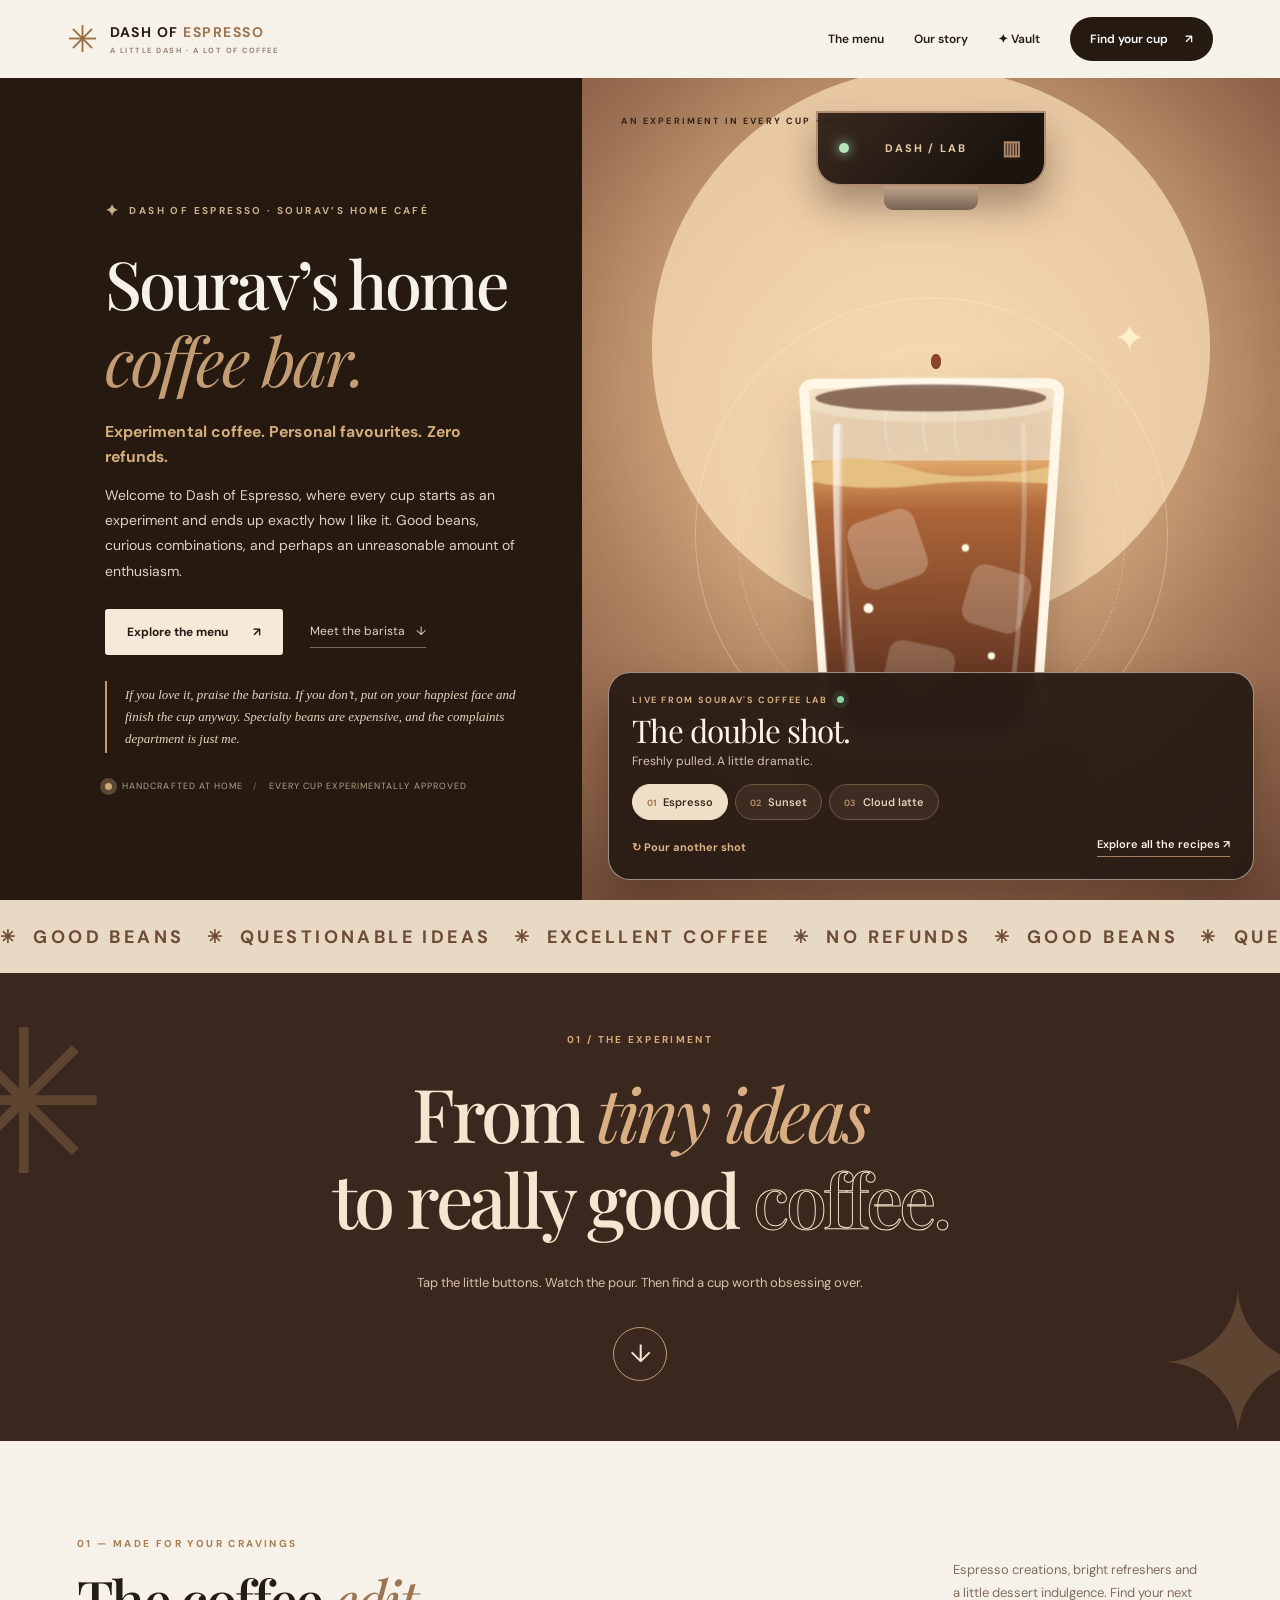
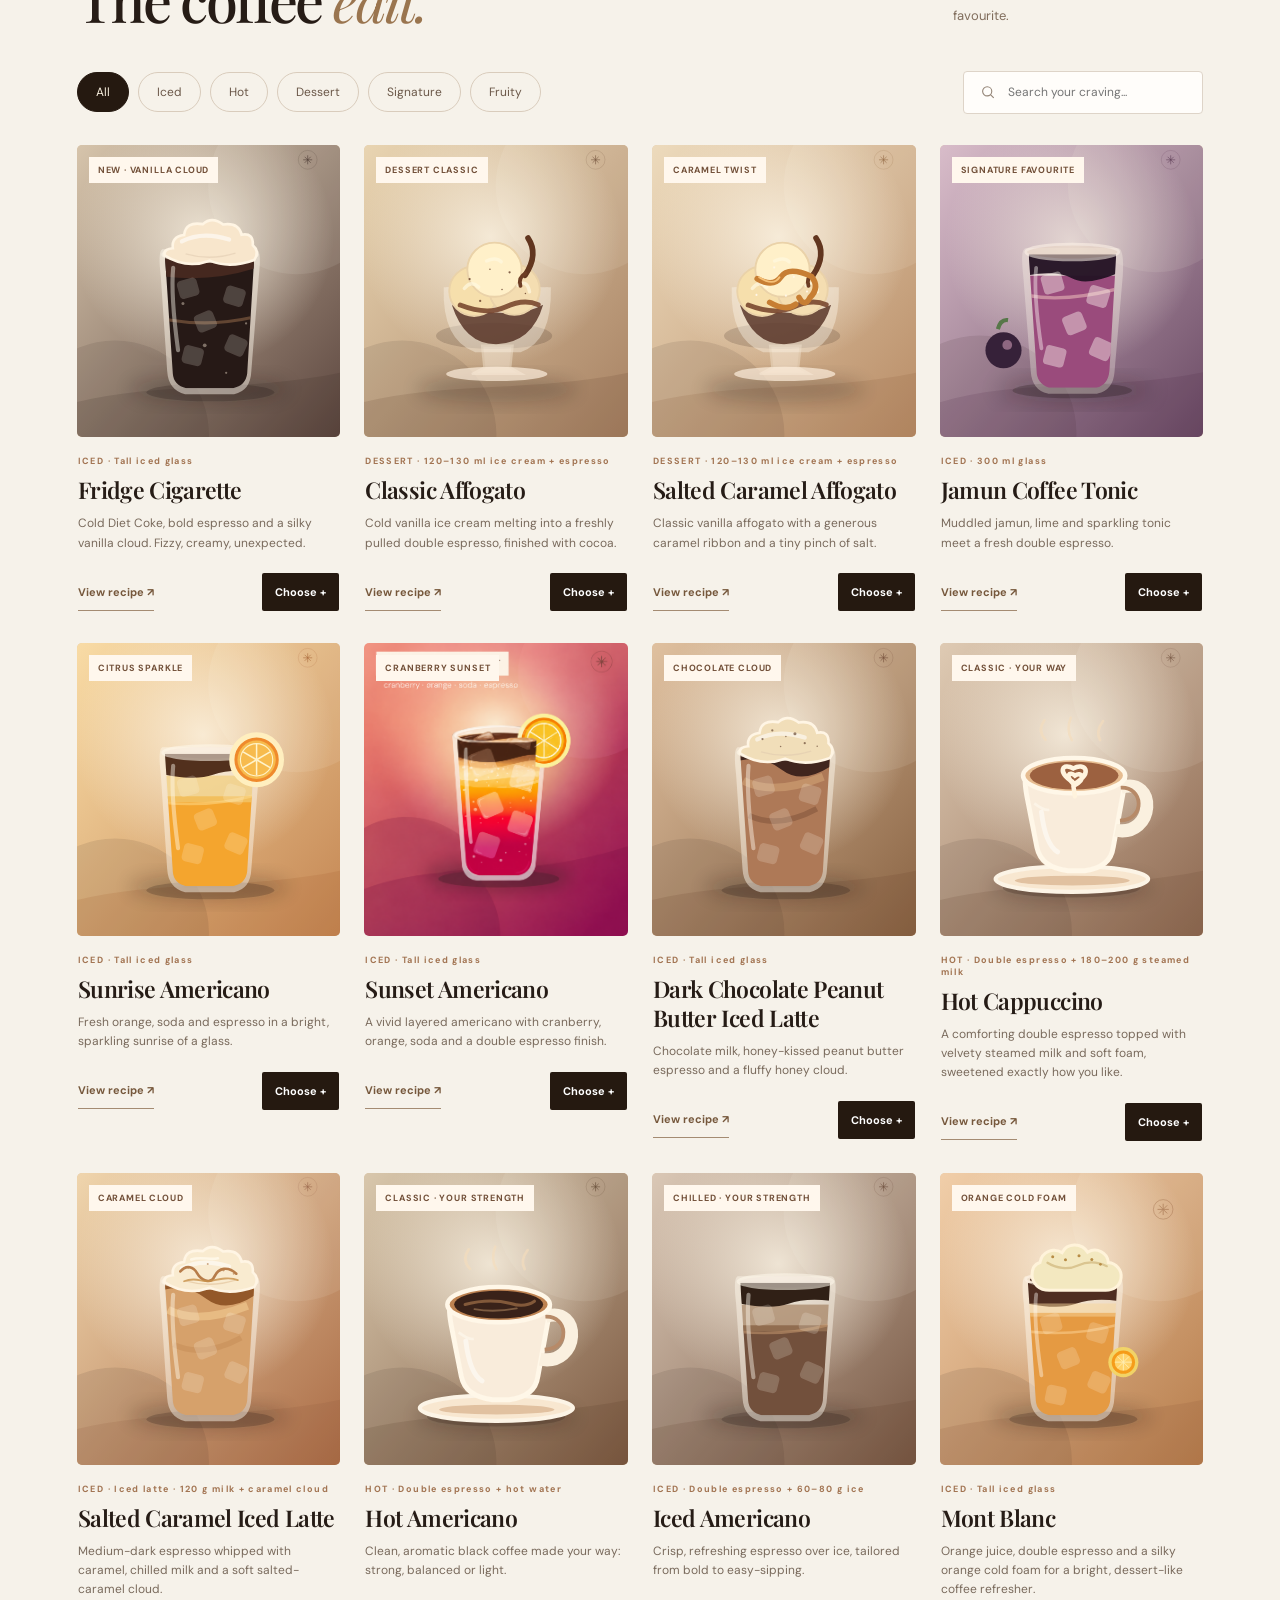
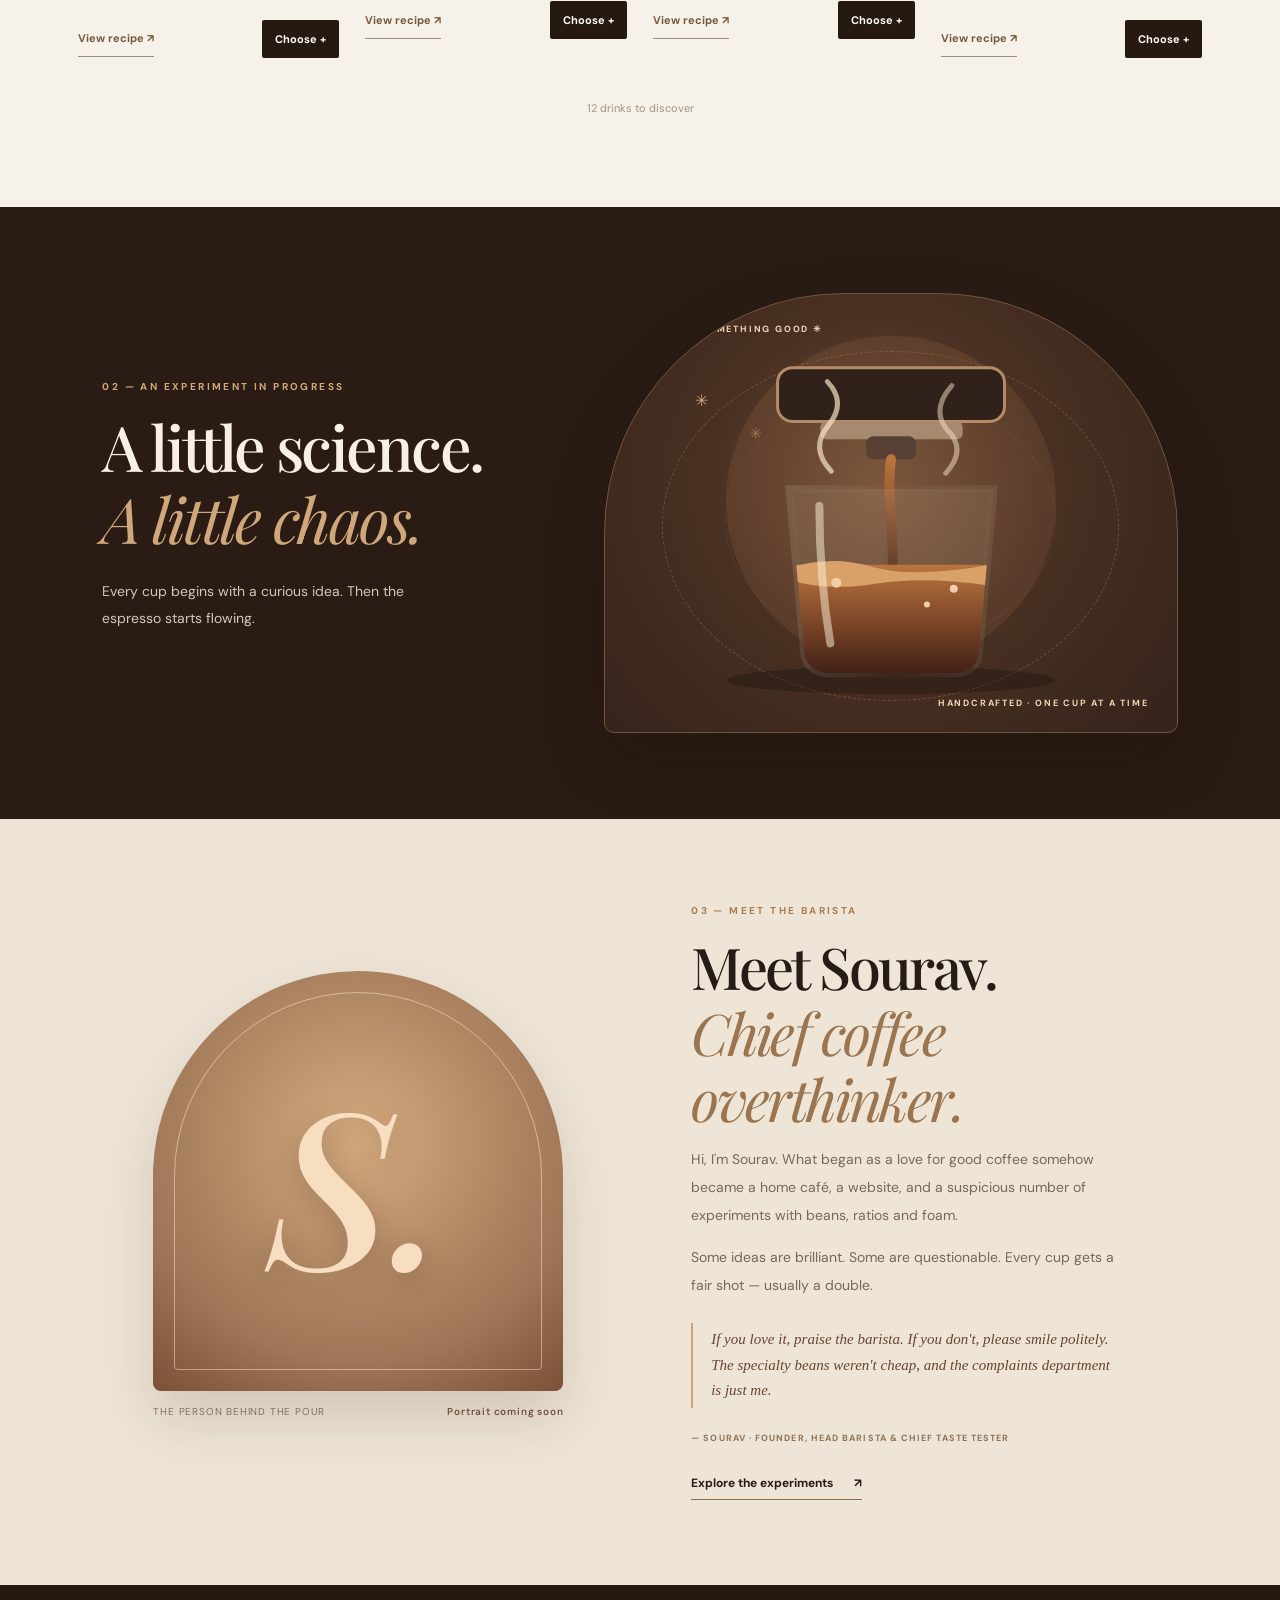
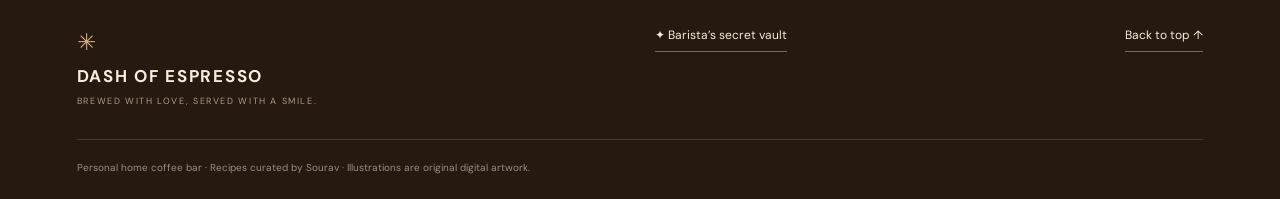
==== commit 1811de90: "interactive" ====
--- a/index.html
+++ b/index.html
@@ -12,6 +12,7 @@
   <link href="https://fonts.googleapis.com/css2?family=DM+Sans:wght@400;500;600;700&family=Playfair+Display:wght@400;500;600;700&display=swap" rel="stylesheet" />
   <link rel="stylesheet" href="styles.css" />
   <link rel="stylesheet" href="motion.css" />
+  <link rel="stylesheet" href="immersive.css" />
   <style>
     /* Homepage copy only. The public menu, recipe data, and private vault remain unchanged. */
     .hero-copy .hero-tagline {
@@ -57,6 +58,7 @@
   <script src="config.js" defer></script>
   <script src="app.js" defer></script>
   <script src="motion.js" defer></script>
+  <script src="immersive.js" defer></script>
 </head>
 <body>
   <div class="scroll-progress" aria-hidden="true"><span id="scrollProgressFill"></span></div>
@@ -88,24 +90,70 @@
         <p class="hero-disclaimer">If you love it, praise the barista. If you don’t, put on your happiest face and finish the cup anyway. Specialty beans are expensive, and the complaints department is just me.</p>
         <div class="hero-note"><span class="pulse-dot"></span> HANDCRAFTED AT HOME <span class="note-separator">/</span> EVERY CUP EXPERIMENTALLY APPROVED</div>
       </div>
-      <div class="hero-showcase entrance-art" aria-label="Illustrated specialty iced coffee">
-        <div class="showcase-frame">
-          <div class="showcase-arch">
-            <img src="images/hero.svg" width="700" height="800" alt="Illustration of a creamy, layered iced espresso drink" fetchpriority="high" />
+      <div class="hero-showcase entrance-art" id="brewLab" data-flavour="espresso" aria-label="Animated and interactive coffee brewer">
+        <div class="lab-grain" aria-hidden="true"></div>
+        <div class="lab-halo" aria-hidden="true"></div>
+        <span class="lab-edition">AN EXPERIMENT IN EVERY CUP · Nº 001</span>
+        <div class="brew-machine" aria-hidden="true">
+          <div class="brew-machine-top"><span class="machine-dot"></span><span>DASH / LAB</span><span class="machine-lines">▥</span></div>
+          <div class="brew-machine-neck"></div>
+          <div class="brew-stream"><i></i></div>
+          <span class="brew-drop drop-one"></span><span class="brew-drop drop-two"></span>
+        </div>
+        <div class="lab-glass-wrap" aria-hidden="true">
+          <div class="lab-orbit orbit-a"></div><div class="lab-orbit orbit-b"></div>
+          <span class="lab-star star-one">✦</span><span class="lab-star star-two">✳</span>
+          <svg class="lab-glass" viewBox="0 0 350 410" xmlns="http://www.w3.org/2000/svg" focusable="false">
+            <defs>
+              <clipPath id="labClip"><path d="M74 95 L275 95 L257 344 Q255 365 234 370 H117 Q94 365 92 344 Z"/></clipPath>
+              <linearGradient id="liquidEsp" x1="0" y1="0" x2="0" y2="1"><stop offset="0" stop-color="#e1aa6b"/><stop offset=".18" stop-color="#ad6538"/><stop offset="1" stop-color="#4c261b"/></linearGradient>
+              <linearGradient id="liquidSunset" x1="0" y1="0" x2="0" y2="1"><stop offset="0" stop-color="#6b3b26"/><stop offset=".3" stop-color="#f8ae45"/><stop offset=".57" stop-color="#f47b36"/><stop offset="1" stop-color="#b21851"/></linearGradient>
+              <linearGradient id="liquidLatte" x1="0" y1="0" x2="0" y2="1"><stop offset="0" stop-color="#a7663d"/><stop offset=".3" stop-color="#c79a6a"/><stop offset="1" stop-color="#f0d4ac"/></linearGradient>
+              <linearGradient id="glassShine" x1="0" y1="0" x2="1" y2="0"><stop stop-color="#fff" stop-opacity=".78"/><stop offset=".43" stop-color="#fff" stop-opacity=".03"/><stop offset="1" stop-color="#fff" stop-opacity=".50"/></linearGradient>
+            </defs>
+            <ellipse cx="177" cy="387" rx="125" ry="16" fill="#332014" opacity=".26"/>
+            <g class="glass-float">
+              <path d="M72 91 Q70 83 81 82 H270 Q282 83 279 94 L261 344 Q257 373 237 376 H115 Q91 374 89 345 Z" fill="#fff4e0" fill-opacity=".28" stroke="#fff6e6" stroke-width="8"/>
+              <g clip-path="url(#labClip)">
+                <rect class="liquid liquid-espresso" x="72" y="145" width="212" height="228" fill="url(#liquidEsp)"/>
+                <rect class="liquid liquid-sunset" x="72" y="145" width="212" height="228" fill="url(#liquidSunset)"/>
+                <rect class="liquid liquid-latte" x="72" y="145" width="212" height="228" fill="url(#liquidLatte)"/>
+                <path class="lab-crema" d="M69 149 Q115 136 158 151 T282 148 L282 165 Q215 159 166 165 T69 160Z" fill="#e6bf83"/>
+                <g class="lab-ice"><rect x="113" y="190" width="54" height="54" rx="11" transform="rotate(-19 140 218)" fill="#fff7e5" opacity=".28" stroke="#fff7e5" stroke-width="3"/><rect x="205" y="234" width="47" height="47" rx="10" transform="rotate(17 228 257)" fill="#fff7e5" opacity=".24" stroke="#fff7e5" stroke-width="3"/><rect x="138" y="295" width="52" height="52" rx="10" transform="rotate(12 162 321)" fill="#fff7e5" opacity=".2" stroke="#fff7e5" stroke-width="3"/></g>
+                <circle class="lab-bubble bubble-1" cx="124" cy="265" r="4" fill="#fff9e7"/><circle class="lab-bubble bubble-2" cx="224" cy="304" r="3" fill="#fff9e7"/><circle class="lab-bubble bubble-3" cx="203" cy="216" r="3" fill="#fff9e7"/>
+              </g>
+              <path d="M100 119 Q98 216 109 321" stroke="url(#glassShine)" stroke-width="9" fill="none" stroke-linecap="round" opacity=".85"/>
+              <path d="M250 116 Q254 215 242 323" stroke="#fffcf4" stroke-width="4" opacity=".25" fill="none" stroke-linecap="round"/>
+              <ellipse cx="175" cy="95" rx="104" ry="16" fill="#fff8e8" opacity=".28" stroke="#fff9e9" stroke-width="5"/>
+              <ellipse cx="175" cy="94" rx="94" ry="11" fill="#542e20" opacity=".64"/>
+            </g>
+            <g class="lab-orange"><circle cx="265" cy="149" r="40" fill="#ffe0a1"/><circle cx="265" cy="149" r="33" fill="#ee911b"/><circle cx="265" cy="149" r="26" fill="#ffcc60"/><path d="M265 124V174M240 149H290M247 131L283 167M283 131L247 167" stroke="#fff2c2" stroke-width="3"/></g>
+            <g class="lab-foam"><path d="M97 97 Q85 82 107 70 Q109 45 134 53 Q153 33 176 47 Q205 31 225 54 Q252 46 252 70 Q275 77 263 99 Q199 119 165 104 Q124 122 97 97" fill="#f5e4c9" stroke="#fff8e9" stroke-width="5"/><path d="M122 83 Q177 66 234 82" fill="none" stroke="#d4b891" stroke-width="4" opacity=".6"/></g>
+          </svg>
+          <span class="lab-steam steam-one"></span><span class="lab-steam steam-two"></span><span class="lab-steam steam-three"></span>
+        </div>
+        <div class="lab-controls" aria-label="Pick a drink to animate">
+          <p class="lab-kicker">LIVE FROM SOURAV'S COFFEE LAB <span class="lab-led"></span></p>
+          <h2 id="labDrinkName" aria-live="polite">The double shot.</h2>
+          <p id="labDrinkDesc">Freshly pulled. A little dramatic.</p>
+          <div class="lab-switches" role="group" aria-label="Preview coffee experiments">
+            <button type="button" class="lab-switch is-current" data-brew="espresso" aria-pressed="true"><span>01</span> Espresso</button>
+            <button type="button" class="lab-switch" data-brew="sunset" aria-pressed="false"><span>02</span> Sunset</button>
+            <button type="button" class="lab-switch" data-brew="latte" aria-pressed="false"><span>03</span> Cloud latte</button>
           </div>
-          <div class="showcase-footer">
-            <div class="showcase-caption">
-              <span class="showcase-kicker">POURED WITH PURPOSE  /  01</span>
-              <strong>Made slowly. Sipped happily.</strong>
-            </div>
-            <span class="showcase-mark" aria-hidden="true">✳</span>
-          </div>
-        </div>
-      </div>
-    </section>
-
-    <section class="intro-strip" aria-label="Coffee bar philosophy">
-      <div><span aria-hidden="true">✳</span> MADE WITH CARE</div><div><span aria-hidden="true">✳</span> BREWED FRESH</div><div><span aria-hidden="true">✳</span> ALWAYS PERSONAL</div>
+          <div class="lab-bottom-row"><button type="button" id="pourAgain" class="lab-again">↻ Pour another shot</button><a href="#menu" class="lab-menu-link">Explore all the recipes ↗</a></div>
+        </div>
+      </div>
+    </section>
+
+    <section class="intro-strip kinetic-strip" aria-label="Coffee bar philosophy"><div class="kinetic-track" aria-hidden="true">✳&nbsp; GOOD BEANS &nbsp; ✳&nbsp; QUESTIONABLE IDEAS &nbsp; ✳&nbsp; EXCELLENT COFFEE &nbsp; ✳&nbsp; NO REFUNDS &nbsp; ✳&nbsp; GOOD BEANS &nbsp; ✳&nbsp; QUESTIONABLE IDEAS &nbsp; ✳&nbsp; EXCELLENT COFFEE &nbsp; ✳&nbsp; NO REFUNDS &nbsp;</div></section>
+
+    <section class="brew-interlude" aria-label="The experience" id="experience">
+      <div class="interlude-number">01 / THE EXPERIMENT</div>
+      <p class="interlude-title">From <em>tiny ideas</em><br>to really good <span class="stroke-word">coffee.</span></p>
+      <p class="interlude-sub">Tap the little buttons. Watch the pour. Then find a cup worth obsessing over.</p>
+      <a href="#menu" class="interlude-arrow" aria-label="Scroll to the menu">↓</a>
+      <div class="interlude-bean bean-a" aria-hidden="true">✳</div><div class="interlude-bean bean-b" aria-hidden="true">✦</div>
     </section>
 
     <section id="menu" class="menu-section" aria-labelledby="menu-title">
--- a/immersive.css
+++ b/immersive.css
@@ -0,0 +1,67 @@
+/* DASH OF ESPRESSO / IMMERSIVE COFFEE LAB — no third-party animation library */
+:root{--labCream:#f3e4c7;--labCaramel:#dda66d;--labDark:#24170f}
+html{scroll-padding-top:24px}
+.hero{min-height: min(850px,calc(100svh - 78px));grid-template-columns:minmax(0, .91fr) minmax(0, 1.09fr);isolation:isolate}
+.hero-copy{padding-top:clamp(50px,5vw,92px);padding-bottom:50px;z-index:3}
+.hero-copy h1{font-size:clamp(49px,5.2vw,90px)}
+.hero-copy .hero-note{margin-top:28px}
+.hero-showcase{position:relative;display:block;min-height:680px;background:radial-gradient(circle at 48% 42%,#e8ca9d 0,#bd906a 40%,#8b6047 83%,#6e4839 100%);overflow:hidden;isolation:isolate;--labScroll:0px;--labTilt:0deg}
+.lab-grain{position:absolute;inset:0;opacity:.33;pointer-events:none;background-image:radial-gradient(#fff5e5 0.6px,transparent 0.6px);background-size:8px 8px;mix-blend-mode:soft-light}
+.lab-halo{position:absolute;left:50%;top:34%;width:min(80%,590px);aspect-ratio:1;border-radius:50%;transform:translate(-50%,calc(-50% + var(--labScroll)));background:#fee4bd;box-shadow:0 0 105px 50px #f7d6a047;opacity:.73;transition:background .5s}
+.lab-edition{position:absolute;top:37px;left:39px;z-index:6;color:#342219;letter-spacing:.24em;font:700 9px var(--sans)}
+.brew-machine{position:absolute;z-index:4;top:4%;left:50%;width:230px;transform:translateX(-50%)}
+.brew-machine-top{height:75px;border-radius:0 0 24px 24px;border:2px solid #b08d72;background:linear-gradient(135deg,#39291e,#1c140f 75%);box-shadow:0 20px 36px #2e180f5e;color:#e7cba9;display:flex;align-items:center;justify-content:space-between;padding:0 21px;font:700 11px var(--sans);letter-spacing:.17em}
+.machine-dot{width:10px;height:10px;background:#b4e6bb;border-radius:100%;box-shadow:0 0 12px #b5efbe;animation:powerPulse 2.5s infinite}.machine-lines{color:#ad896b;font-size:20px}.brew-machine-neck{height:24px;width:94px;background:linear-gradient(#bfa38b,#756354);border-radius:0 0 9px 9px;margin:auto}.brew-stream{position:absolute;top:96px;left:50%;width:10px;height:165px;transform:translateX(-50%);overflow:hidden}.brew-stream i{display:block;width:100%;height:100%;background:linear-gradient(180deg,#3b2017 3%,#c98b4b 48%,#553024 80%,#25130e);border-radius:50%;box-shadow:0 0 8px #9a563d5e;animation:pourFlow 2.8s ease-in-out infinite;transform-origin:top}
+.brew-drop{position:absolute;top:243px;left:50%;width:10px;height:15px;border-radius:50% 50% 50% 50%;background:#8a4529;animation:dropFall 2.8s linear infinite}.drop-two{animation-delay:1.4s}
+.lab-glass-wrap{position:absolute;top:26%;left:50%;width:min(80%,430px);aspect-ratio:350/410;transform:translate(-50%,var(--labScroll)) rotate(var(--labTilt));z-index:3;transition:transform .16s linear}
+.lab-glass{position:relative;z-index:3;width:100%;height:100%;overflow:visible;filter:drop-shadow(0 28px 25px #30150d45)}
+.glass-float{animation:floatGlass 5s ease-in-out infinite;transform-origin:50% 55%}
+.liquid{transform-origin:50% 100%;animation:liquidRise 4.8s cubic-bezier(.22,.8,.2,1) infinite}
+.liquid-sunset,.liquid-latte{opacity:0}
+.hero-showcase[data-flavour="sunset"] .liquid-espresso,.hero-showcase[data-flavour="latte"] .liquid-espresso{opacity:0}
+.hero-showcase[data-flavour="sunset"] .liquid-sunset,.hero-showcase[data-flavour="latte"] .liquid-latte{opacity:1}
+.hero-showcase[data-flavour="sunset"] .lab-halo{background:#ffd6b4}
+.hero-showcase[data-flavour="latte"] .lab-halo{background:#f6dfbe}
+.lab-crema{animation:cremaWave 3.6s ease-in-out infinite;transform-origin:center}
+.lab-ice{animation:iceFloat 5s ease-in-out infinite}
+.lab-bubble{animation:bubbleRise 3.4s ease-in-out infinite}.bubble-2{animation-delay:1s}.bubble-3{animation-delay:2s}
+.lab-orange,.lab-foam{opacity:0;transform-origin:center;transition:opacity .5s,transform .6s}
+.lab-orange{transform:translateY(18px) rotate(-28deg)}.lab-foam{transform:translateY(-14px)}
+[data-flavour="sunset"] .lab-orange{opacity:1;transform:translateY(0) rotate(0)}
+[data-flavour="latte"] .lab-foam{opacity:1;transform:translateY(0)}
+.lab-orbit{position:absolute;border:1px solid #fff9e38c;border-radius:50%;width:110%;aspect-ratio:1;left:-5%;top:3%;animation:orbitMove 12s linear infinite;opacity:.55}
+.orbit-b{width:90%;left:5%;top:13%;animation-direction:reverse;animation-duration:18s;border-style:dashed;border-color:#fff6d687}
+.lab-star{position:absolute;font-size:38px;color:#fff0ca;z-index:5;animation:starTwist 8s linear infinite}.star-one{right:0;top:6%}.star-two{left:-1%;bottom:8%;font-size:25px;animation-duration:14s}
+.lab-steam{position:absolute;top:22%;left:39%;width:19px;height:60px;border-left:3px solid #fff4df;border-radius:50%;opacity:.5;animation:steamLift 3.6s ease-out infinite}.steam-two{left:55%;animation-delay:1.1s}.steam-three{left:48%;animation-delay:2.1s}
+.lab-controls{position:absolute;bottom:20px;z-index:6;left:26px;right:26px;border:1px solid #fff6e68a;border-radius:22px;background:#261a13ee;color:#fff4e6;box-shadow:0 28px 45px #341e126e;backdrop-filter:blur(13px);padding:21px 23px 19px}
+.lab-kicker{font:700 9px var(--sans);letter-spacing:.18em;color:#d6ae82;margin:0 0 7px;display:flex;gap:10px;align-items:center}.lab-led{width:7px;height:7px;border-radius:50%;background:#87d9a2;box-shadow:0 0 0 5px #88d7a01c}
+.lab-controls h2{font:400 clamp(24px,2.45vw,36px)/1.12 var(--serif);margin:0 0 5px;letter-spacing:-.03em}
+.lab-controls p:not(.lab-kicker){font-size:12px;color:#d7c4b0;margin:0 0 15px}
+.lab-switches{display:flex;gap:7px;flex-wrap:wrap}.lab-switch{border:1px solid #715642;background:#3c2c21;color:#e3cebb;border-radius:99px;padding:10px 14px;font:600 11px var(--sans);transition:background .23s,transform .23s,border .23s}.lab-switch span{color:#bd9369;font-size:9px;margin-right:4px}.lab-switch:hover{transform:translateY(-3px);border-color:#e9bf8a}.lab-switch.is-current{background:#efdfc7;color:#3c291d;border-color:#efdfc7}.lab-switch.is-current span{color:#966b42}
+.lab-bottom-row{display:flex;justify-content:space-between;gap:8px;align-items:center;margin-top:14px}.lab-again{border:0;background:none;color:#dcb185;font:700 11px var(--sans);padding:6px 0}.lab-again:hover{text-decoration:underline}.lab-menu-link{font:600 11px var(--sans);border-bottom:1px solid #a48262;padding-bottom:5px}.lab-menu-link:hover{color:#f5d3a3}
+.hero-showcase.is-pouring .liquid{animation:none;transform:scaleY(.06);animation:onePour 2.1s ease-out forwards}.hero-showcase.is-pouring .brew-stream i{animation:none;transform:scaleY(1);animation:oneStream 2.2s ease-in-out forwards}.hero-showcase.is-pouring .glass-float{animation:floatGlass 5s ease-in-out infinite}
+.kinetic-strip{height:73px;overflow:hidden;display:flex;align-items:center;padding:0;background:#e7d9c3}.kinetic-track{white-space:nowrap;width:max-content!important;color:#6c4c36!important;font:700 18px var(--sans)!important;letter-spacing:.19em!important;animation:marquee 24s linear infinite}
+.brew-interlude{min-height:360px;position:relative;display:flex;flex-direction:column;justify-content:center;align-items:center;text-align:center;padding:60px 22px;background:#3a281e;color:#f4e6d0;overflow:hidden;isolation:isolate}
+.interlude-number{font:700 10px var(--sans);letter-spacing:.23em;color:#d9aa7b}.interlude-title{font:500 clamp(41px,5.8vw,85px)/1.16 var(--serif);letter-spacing:-.046em;margin:24px 0 16px}.interlude-title em{color:#d8ae82;font-weight:400}.stroke-word{color:transparent;-webkit-text-stroke:1px #f2e3c6}.interlude-sub{font:400 13px/1.8 var(--sans);color:#d9c2aa;max-width:500px}.interlude-arrow{display:grid;place-items:center;width:54px;height:54px;border-radius:50%;border:1px solid #c09a74;color:#f4e5d4;font-size:25px;margin-top:19px;animation:bounceArrow 2s infinite}.interlude-bean{position:absolute;color:#c79d7140;z-index:-1;font-size:200px;animation:orbitMove 20s linear infinite}.bean-a{left:-60px;top:2px}.bean-b{right:-42px;bottom:-56px}
+/* Give users feedback and avoid the static waiting frame seen in the earlier design. */
+.menu-section .drink-card{transition:transform .35s cubic-bezier(.2,.8,.2,1),filter .3s}.menu-section .drink-card:hover{transform:translateY(-11px) rotate(-.45deg);filter:drop-shadow(0 18px 18px #56351b1c)}
+.menu-grid .drink-photo{overflow:hidden}.menu-grid .drink-image{transition:transform .65s cubic-bezier(.18,.78,.24,1)}.menu-grid .drink-card:hover .drink-image{transform:scale(1.065)}
+@keyframes powerPulse{50%{opacity:.45;box-shadow:0 0 3px #c0efbf}}
+@keyframes pourFlow{0%,100%{transform:scaleY(.15);opacity:.15}20%,74%{transform:scaleY(1);opacity:1}86%{transform:scaleY(.4);opacity:.3}}
+@keyframes dropFall{0%,24%{opacity:0;transform:translateY(0)}27%{opacity:.9}57%,100%{opacity:0;transform:translateY(82px)}}
+@keyframes liquidRise{0%,100%{transform:scaleY(.95)}26%{transform:scaleY(.73)}75%{transform:scaleY(.98)}}
+@keyframes onePour{0%{transform:scaleY(.04)}75%,100%{transform:scaleY(1)}}
+@keyframes oneStream{0%,100%{transform:scaleY(0);opacity:0}9%,70%{transform:scaleY(1);opacity:1}86%{opacity:0}}
+@keyframes floatGlass{0%,100%{transform:translateY(0)}50%{transform:translateY(-8px)}}
+@keyframes iceFloat{0%,100%{transform:translateY(0)}50%{transform:translateY(-9px)}}
+@keyframes cremaWave{0%,100%{transform:scaleY(1) translateY(0)}50%{transform:scaleY(.8) translateY(5px)}}
+@keyframes bubbleRise{0%,100%{opacity:.15;transform:translateY(12px)}45%{opacity:.8}80%{opacity:.1;transform:translateY(-20px)}}
+@keyframes orbitMove{to{transform:rotate(360deg)}}
+@keyframes starTwist{to{transform:rotate(360deg)}}
+@keyframes steamLift{0%{transform:translateY(12px) scale(.6);opacity:0}30%{opacity:.65}100%{transform:translateY(-65px) scale(1.3);opacity:0}}
+@keyframes marquee{to{transform:translateX(-50%)}}
+@keyframes bounceArrow{50%{transform:translateY(7px)}}
+@media(max-width:1080px){.hero{grid-template-columns:minmax(0,1fr) minmax(0,1fr)}.hero-showcase{min-height:680px}.hero-copy{padding-left:5vw}.lab-controls{left:16px;right:16px;padding:18px}.lab-glass-wrap{width:90%}.lab-switch{padding:9px}}
+@media(max-width:760px){.hero{display:flex;flex-direction:column;min-height:0}.hero-copy{padding:55px 22px 45px}.hero-copy h1{font-size:clamp(49px,12.1vw,74px)}.hero-showcase{height:650px;min-height:650px}.brew-machine{top:1%;transform:translateX(-50%) scale(.86);transform-origin:top}.lab-glass-wrap{width:360px;max-width:80%;top:21%}.lab-controls{bottom:14px}.lab-edition{top:16px;left:19px}.lab-halo{top:34%}.brew-interlude{min-height:330px}.interlude-title{font-size:clamp(38px,10vw,65px)}.lab-steam{top:18%}}
+@media(max-width:410px){.hero-showcase{height:610px;min-height:610px}.lab-glass-wrap{top:19%;width:305px}.lab-controls{padding:16px 14px;bottom:10px}.lab-switch{padding:8px;font-size:10px}.lab-bottom-row{flex-direction:column;align-items:flex-start}.lab-controls h2{font-size:27px}}
+@media(prefers-reduced-motion:reduce){.brew-stream i,.brew-drop,.machine-dot,.lab-glass-wrap *,.lab-star,.lab-steam,.lab-orbit,.kinetic-track,.interlude-arrow,.interlude-bean{animation:none!important}.hero-showcase.is-pouring .liquid{animation:none!important;transform:scaleY(1)!important}.menu-section .drink-card:hover{transform:none}.lab-glass-wrap{transition:none}}
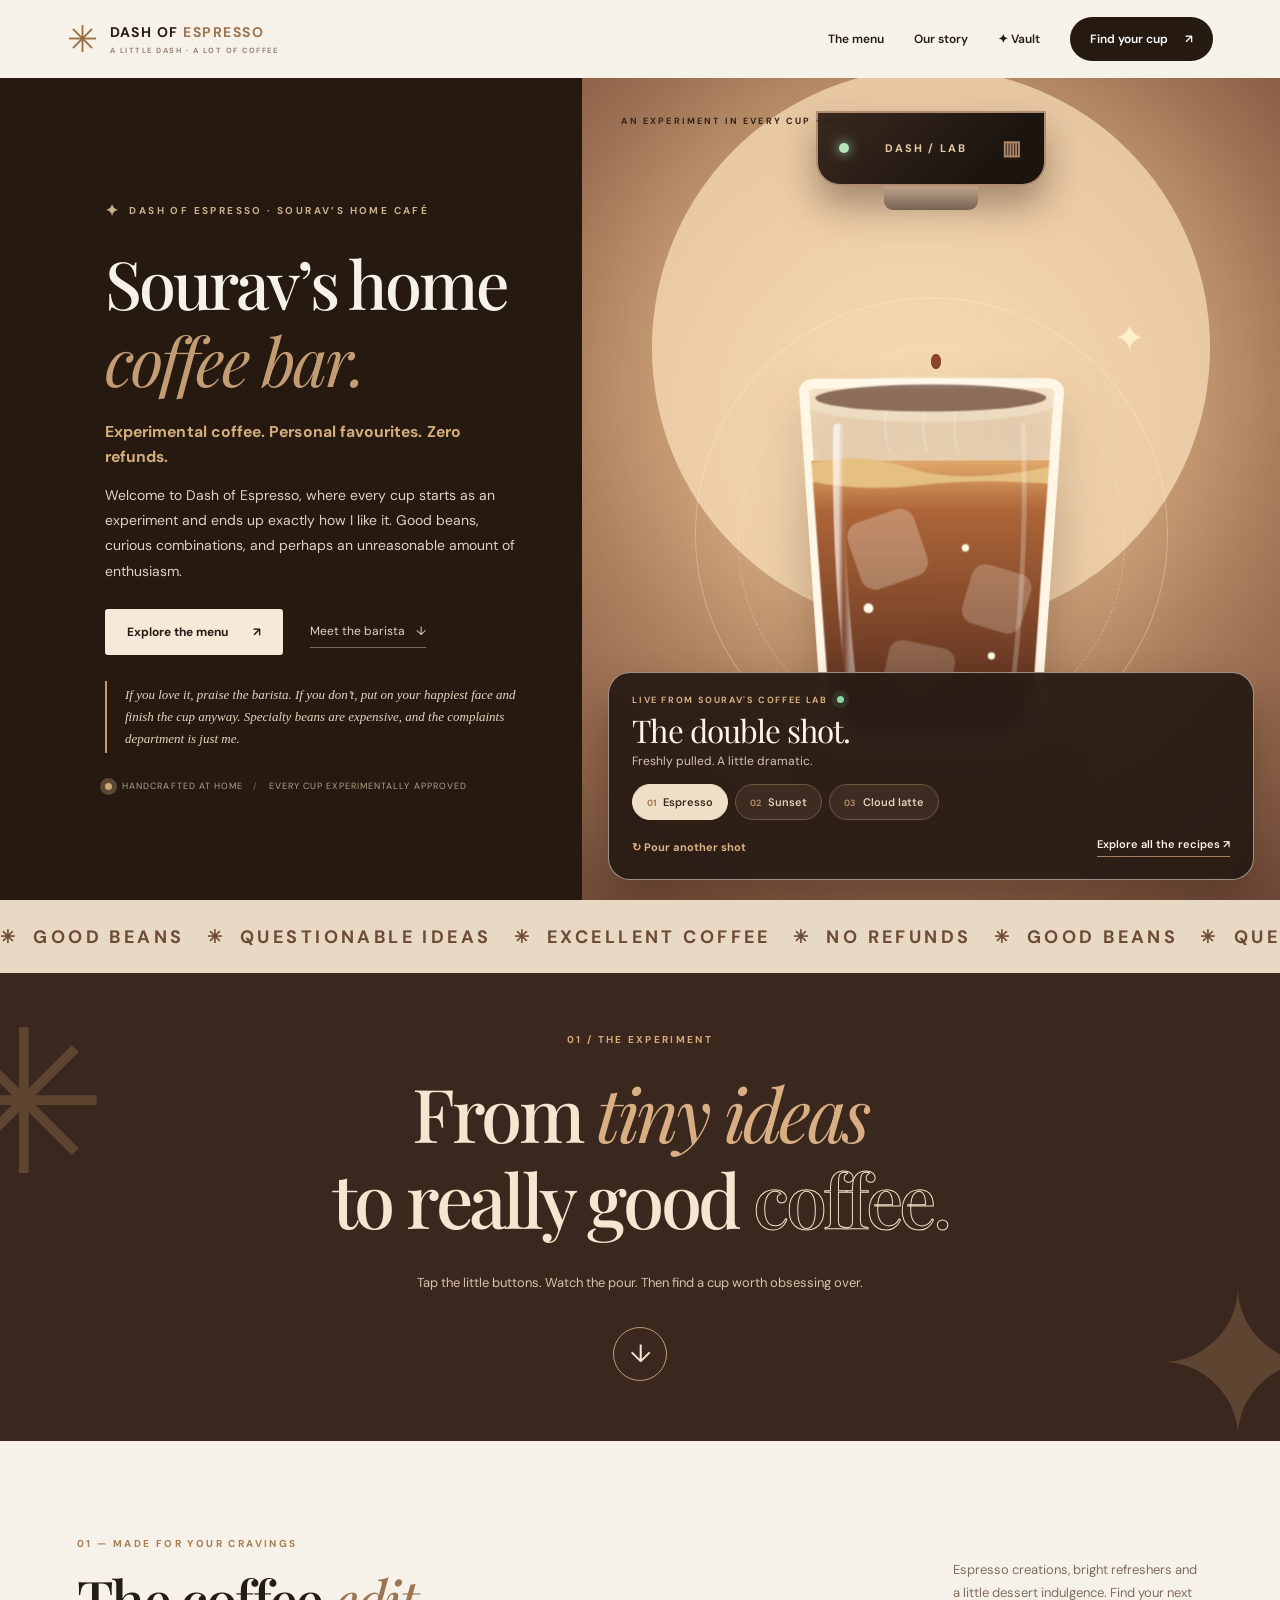
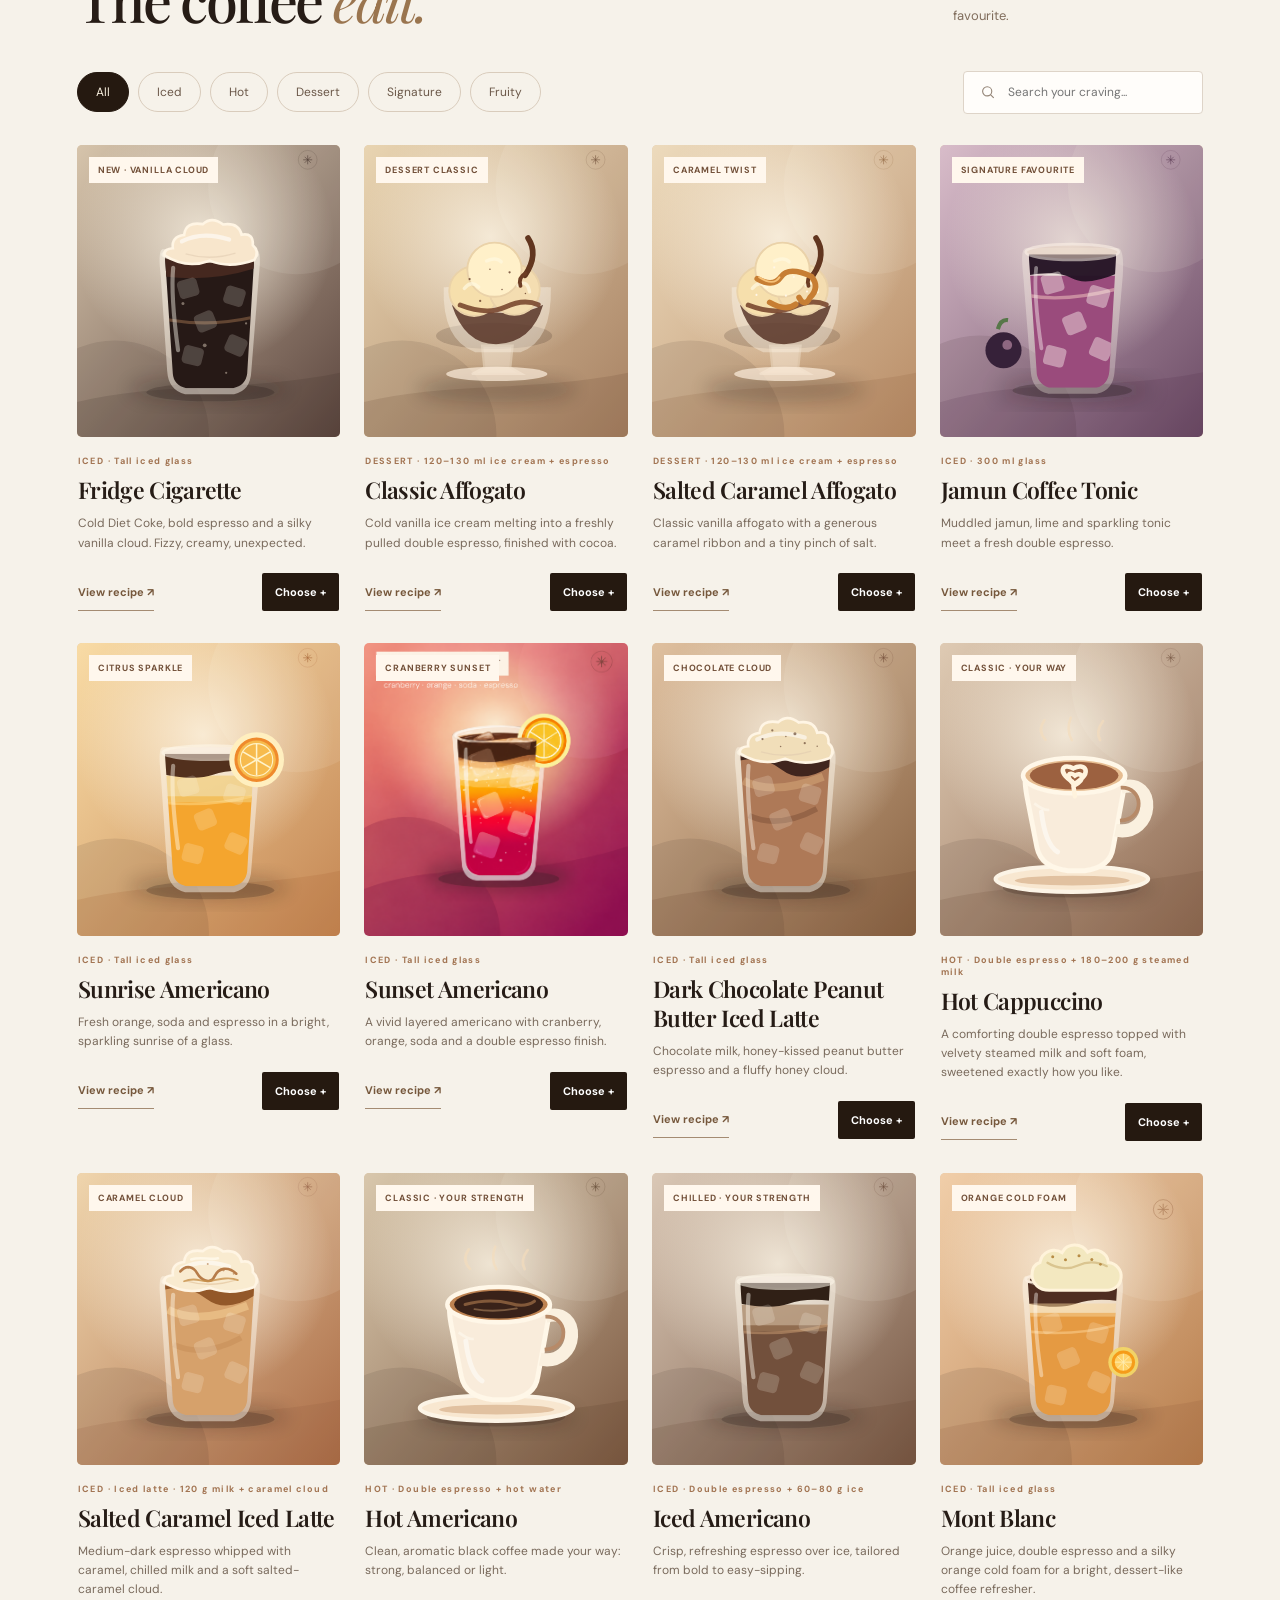
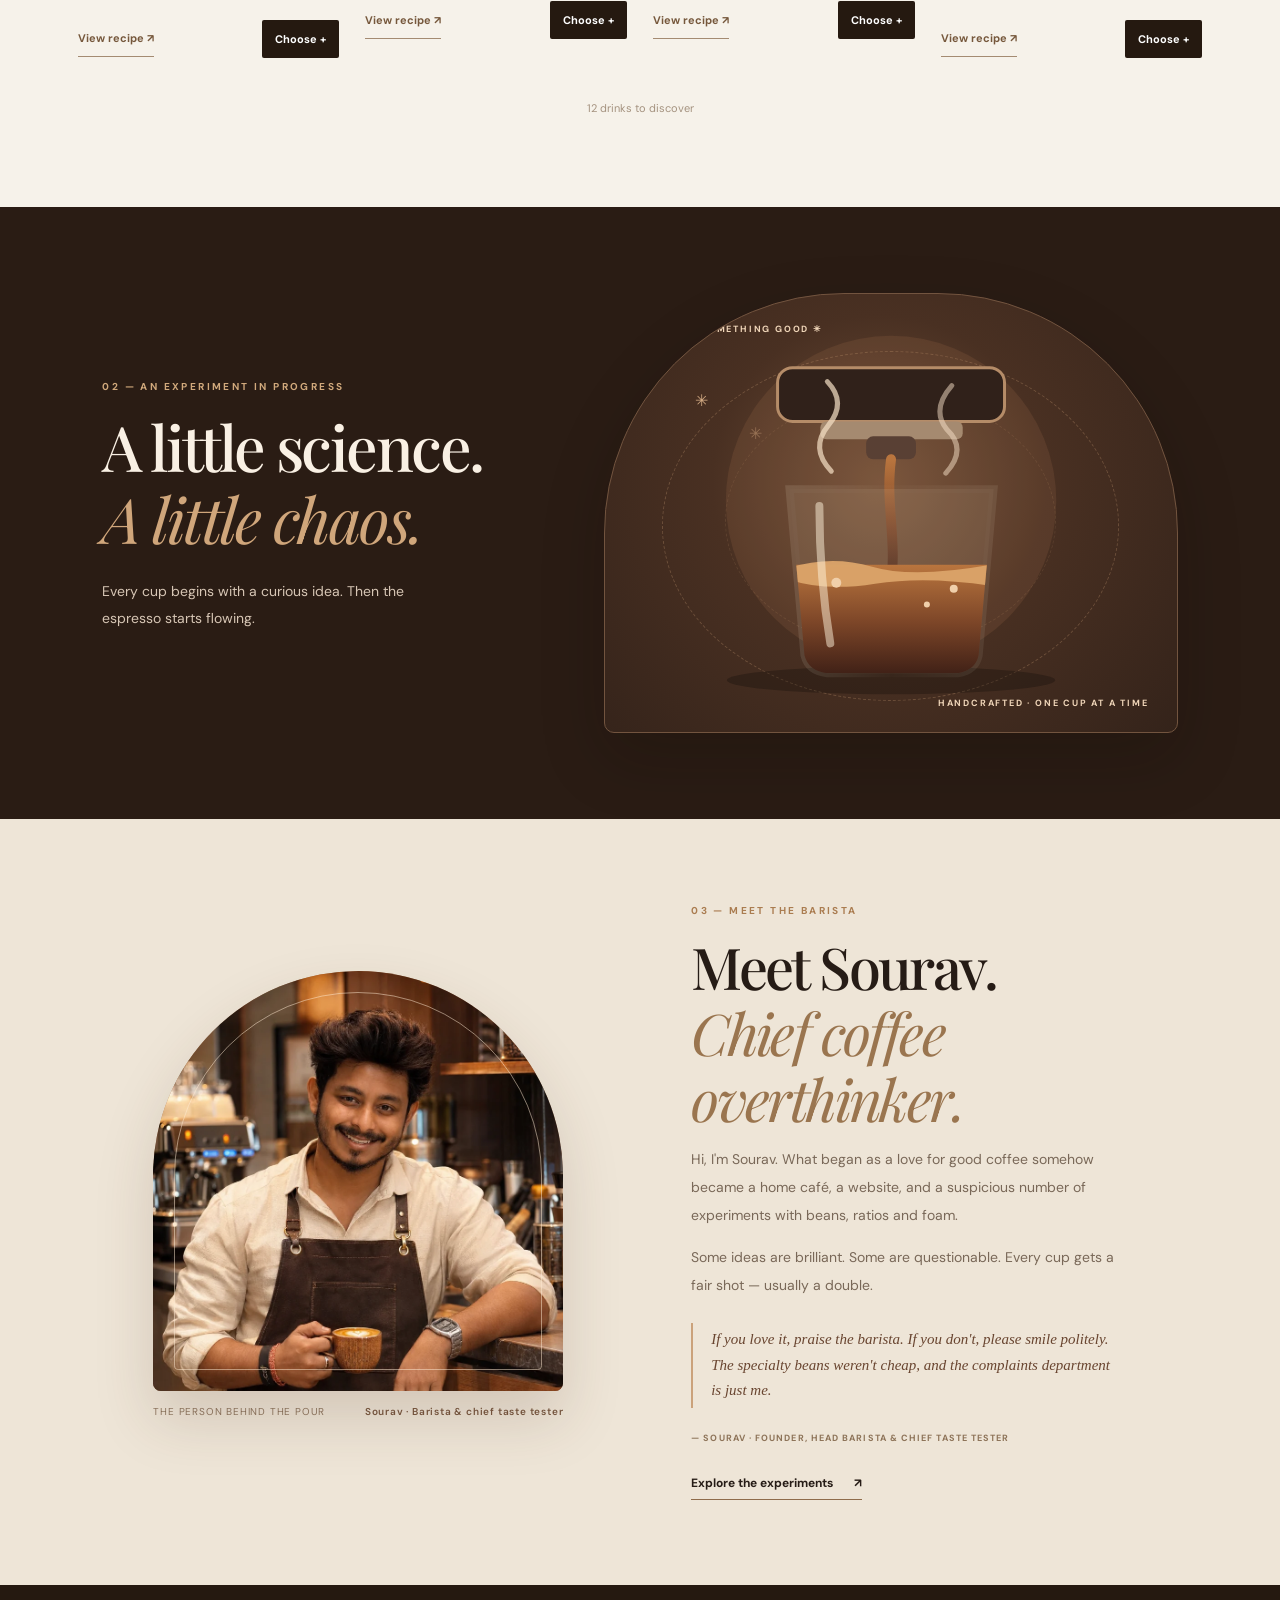
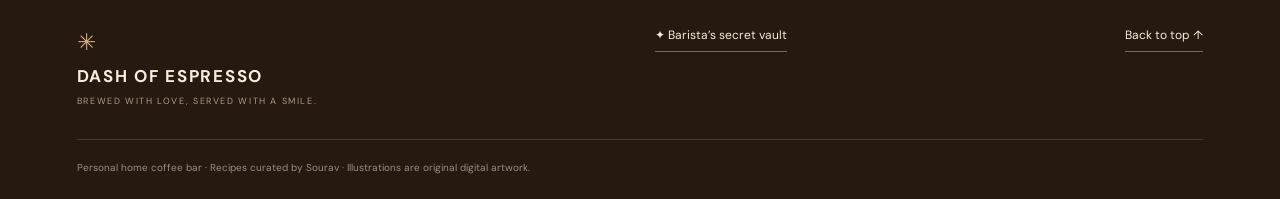
==== commit 5b5e592c: "photobarista" ====
--- a/index.html
+++ b/index.html
@@ -211,9 +211,9 @@
     </section>
 
     <section class="story" id="story" aria-labelledby="story-title">
-      <div class="barista-portrait motion-reveal" aria-label="Portrait space reserved for Sourav's future barista photo">
-        <div class="portrait-arch"><span class="portrait-monogram" aria-hidden="true">S.</span><span class="portrait-outline" aria-hidden="true">✳</span></div>
-        <div class="portrait-caption"><span>THE PERSON BEHIND THE POUR</span><strong>Portrait coming soon</strong></div>
+      <div class="barista-portrait motion-reveal">
+        <div class="portrait-arch"><img class="barista-photo" src="images/sourav-barista.webp" width="900" height="1125" loading="lazy" decoding="async" alt="Sourav smiling in a brown barista apron, holding a cup of latte at the coffee counter" /></div>
+        <div class="portrait-caption"><span>THE PERSON BEHIND THE POUR</span><strong>Sourav · Barista &amp; chief taste tester</strong></div>
       </div>
       <div class="story-copy motion-reveal"><p class="section-kicker">03 — MEET THE BARISTA</p><h2 id="story-title">Meet Sourav.<br><em>Chief coffee overthinker.</em></h2><p>Hi, I'm Sourav. What began as a love for good coffee somehow became a home café, a website, and a suspicious number of experiments with beans, ratios and foam.</p><p>Some ideas are brilliant. Some are questionable. Every cup gets a fair shot — usually a double.</p><p class="barista-quote">If you love it, praise the barista. If you don't, please smile politely. The specialty beans weren't cheap, and the complaints department is just me.</p><span class="barista-signoff">— SOURAV · FOUNDER, HEAD BARISTA &amp; CHIEF TASTE TESTER</span><a href="#menu" class="story-link">Explore the experiments <span aria-hidden="true">↗</span></a></div>
     </section>
--- a/motion.css
+++ b/motion.css
@@ -41,6 +41,8 @@
 .film-label-top{top:29px;left:36px}.film-label-bottom{bottom:23px;right:28px}
 .barista-portrait{width:100%;max-width:410px;margin:auto;position:relative}
 .portrait-arch{height:420px;background:radial-gradient(circle at 50% 40%,#d3aa7e,#9e7556 69%,#7a5037);border-radius:210px 210px 8px 8px;position:relative;overflow:hidden;display:grid;place-items:center;box-shadow:0 28px 58px #4b321e2b}
+.portrait-arch .barista-photo{display:block;width:100%;height:100%;object-fit:cover;object-position:center 23%;transition:transform .7s cubic-bezier(.22,1,.36,1);filter:saturate(.96)}
+.barista-portrait:hover .barista-photo{transform:scale(1.035)}
 .portrait-arch:after{content:'';position:absolute;inset:21px;border:1px solid #ffebd27f;border-radius:200px 200px 5px 5px}
 .portrait-monogram{font:italic 500 clamp(120px,17vw,220px)/1 'Playfair Display',Georgia,serif;color:#f7dec1;text-shadow:0 9px 30px #3c1d1838}
 .portrait-outline{position:absolute;top:35px;right:35px;color:#fce2c0;font-size:30px}
@@ -50,3 +52,5 @@
 .barista-signoff{display:block;font-size:9px;letter-spacing:.12em;font-weight:700;color:#8d7358;margin-bottom:14px}
 @media(max-width:760px){.coffee-film{grid-template-columns:1fr;padding:70px 22px;gap:26px;min-height:0}.film-heading h2{font-size:clamp(38px,10vw,55px)}.film-stage{height:360px;max-width:500px;margin:0 auto}.film-label-top{top:23px;left:20px}.film-label-bottom{bottom:18px;right:15px}.portrait-arch{height:350px}.barista-portrait{max-width:340px}.story{gap:32px}}
 @media(prefers-reduced-motion:reduce){.entrance-copy,.entrance-art,.motion-reveal,.drink-card,.drink-photo img,.film-stage *{animation:none!important;transition:none!important;transform:none!important}.motion-reveal{opacity:1!important}}
+
+@media(prefers-reduced-motion:reduce){.barista-portrait:hover .barista-photo{transform:none}}
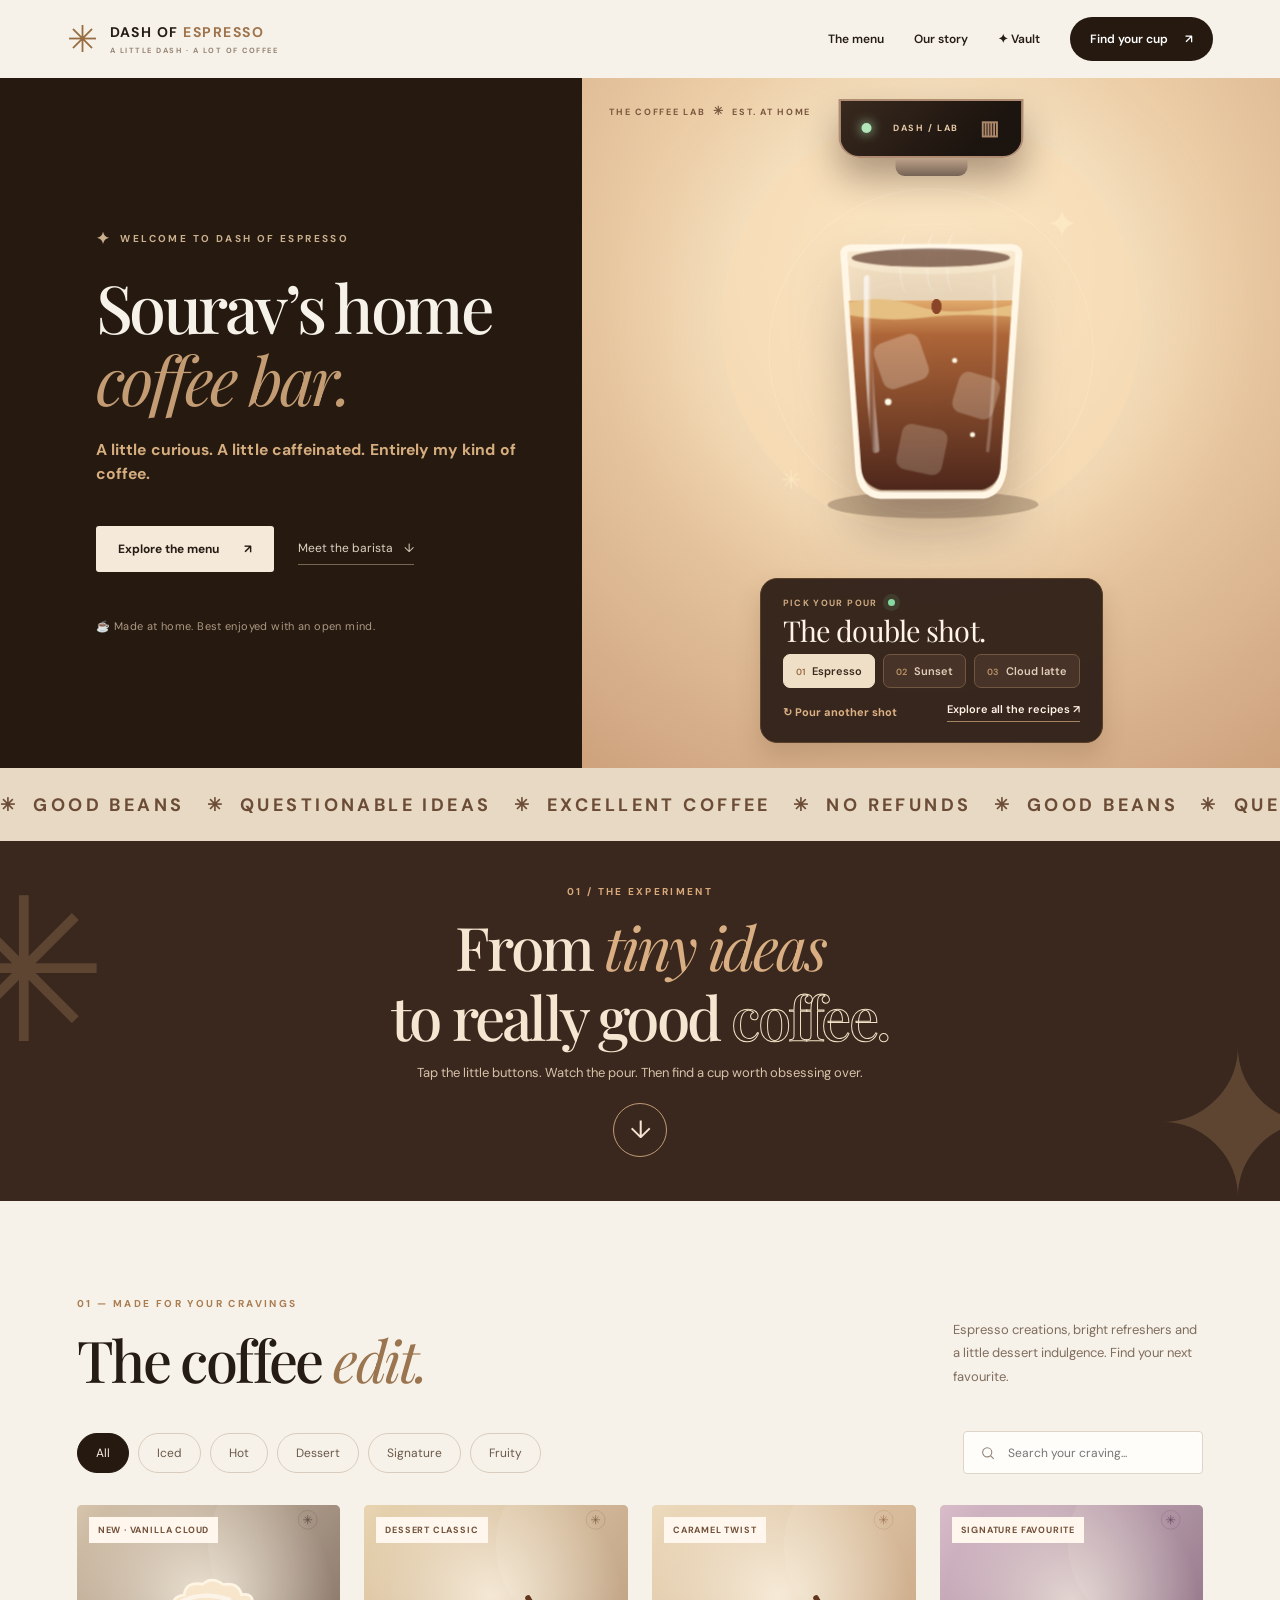
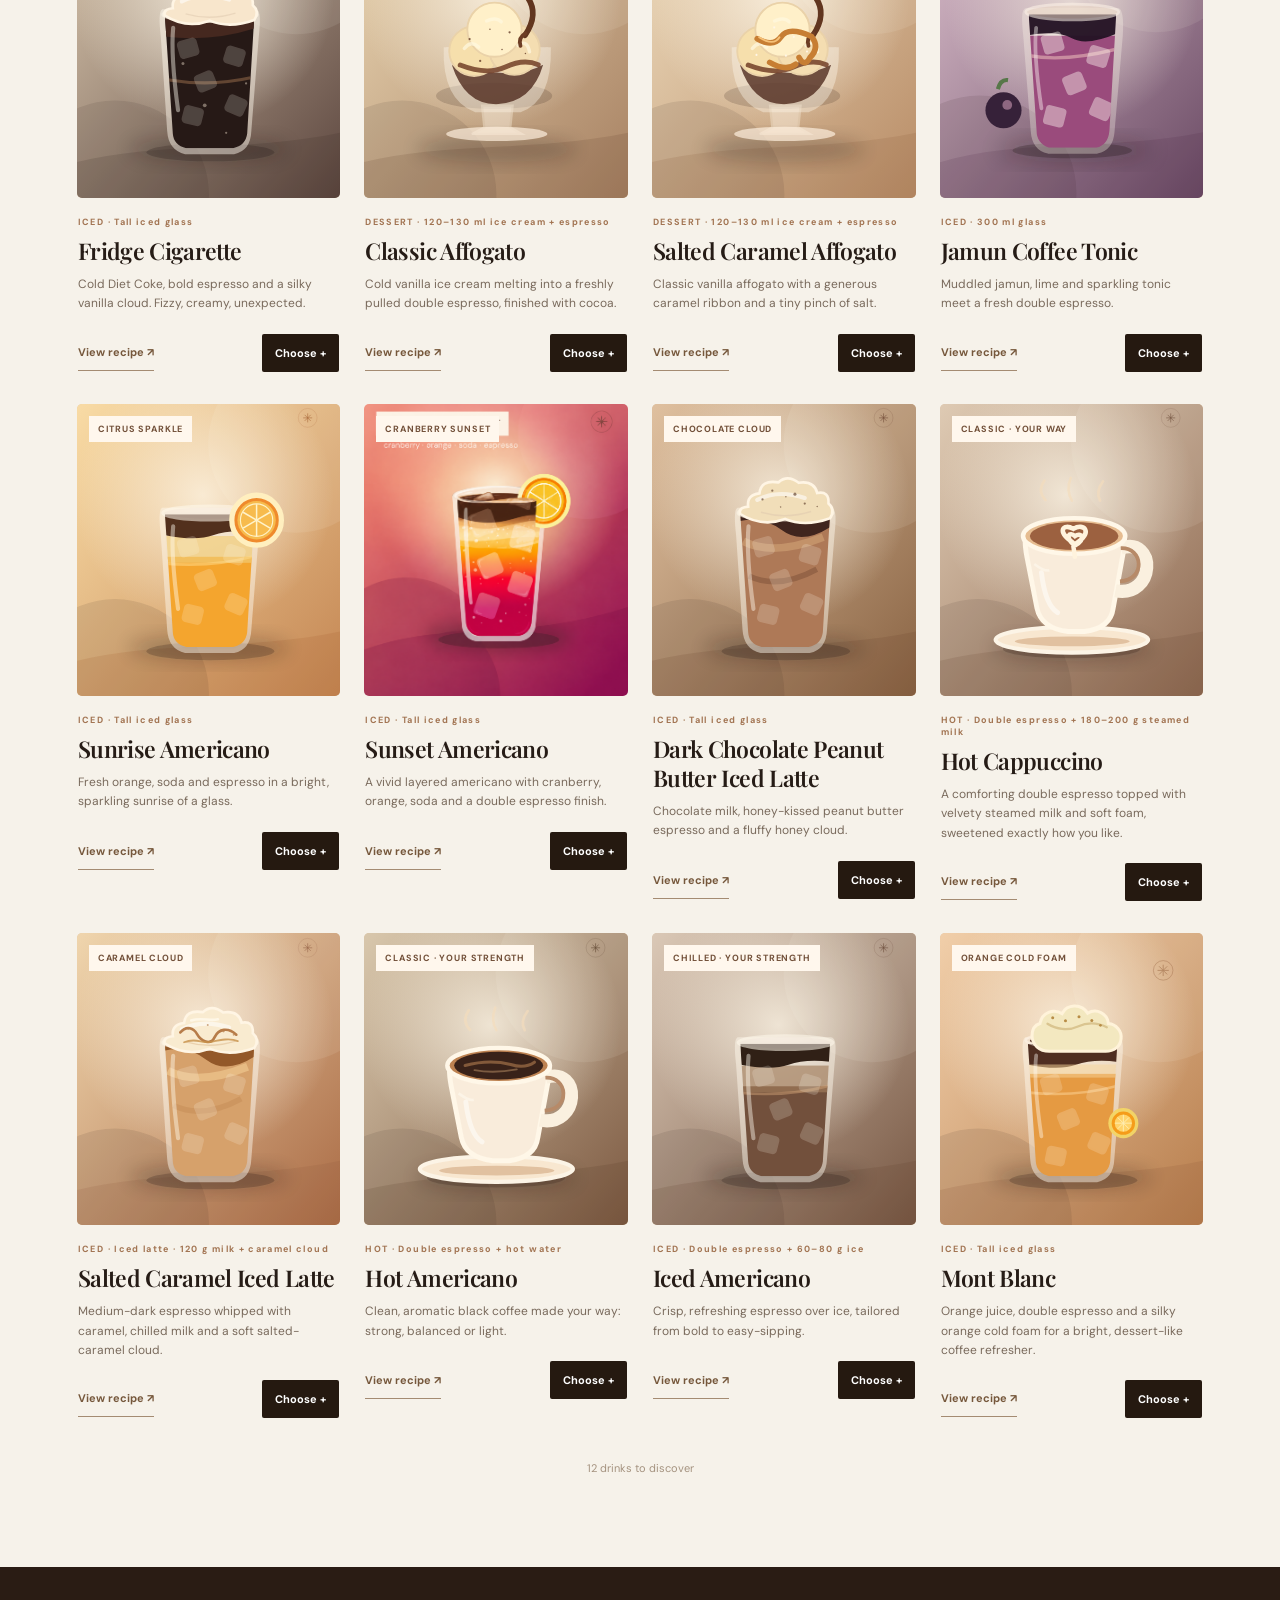
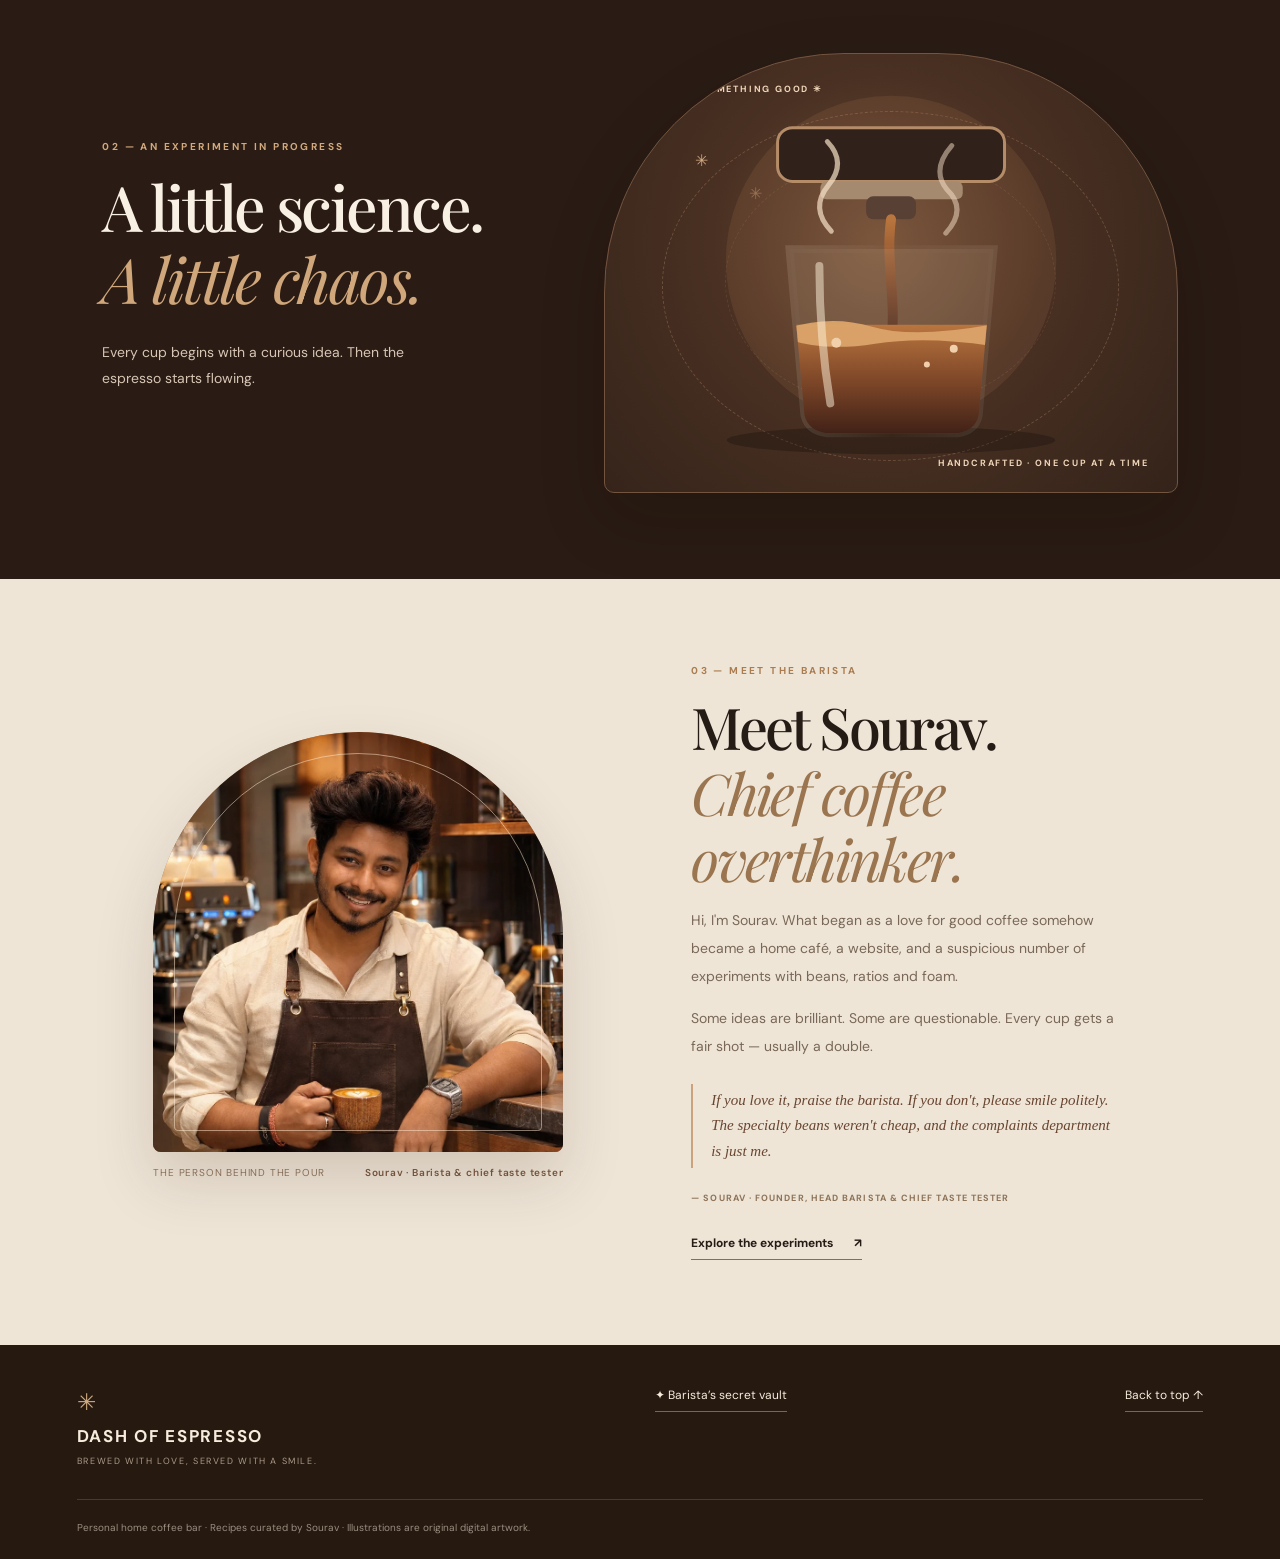
==== commit 28f06055: "minimalists" ====
--- a/index.html
+++ b/index.html
@@ -13,6 +13,7 @@
   <link rel="stylesheet" href="styles.css" />
   <link rel="stylesheet" href="motion.css" />
   <link rel="stylesheet" href="immersive.css" />
+  <link rel="stylesheet" href="refined-hero.css" />
   <style>
     /* Homepage copy only. The public menu, recipe data, and private vault remain unchanged. */
     .hero-copy .hero-tagline {
@@ -79,21 +80,19 @@
   <main>
     <section class="hero" aria-labelledby="hero-title">
       <div class="hero-copy entrance-copy">
-        <div class="eyebrow"><span class="sparkle">✦</span> DASH OF ESPRESSO · SOURAV’S HOME CAFÉ</div>
+        <div class="eyebrow"><span class="sparkle">✦</span> WELCOME TO DASH OF ESPRESSO</div>
         <h1 id="hero-title">Sourav’s home<br><em>coffee bar.</em></h1>
-        <p class="hero-tagline">Experimental coffee. Personal favourites. Zero refunds.</p>
-        <p class="hero-intro">Welcome to Dash of Espresso, where every cup starts as an experiment and ends up exactly how I like it. Good beans, curious combinations, and perhaps an unreasonable amount of enthusiasm.</p>
+        <p class="hero-tagline">A little curious. A little caffeinated. Entirely my kind of coffee.</p>
         <div class="hero-actions">
           <a class="button button-cream" href="#menu">Explore the menu <span aria-hidden="true">↗</span></a>
           <a class="hero-link" href="#story">Meet the barista <span aria-hidden="true">↓</span></a>
         </div>
-        <p class="hero-disclaimer">If you love it, praise the barista. If you don’t, put on your happiest face and finish the cup anyway. Specialty beans are expensive, and the complaints department is just me.</p>
-        <div class="hero-note"><span class="pulse-dot"></span> HANDCRAFTED AT HOME <span class="note-separator">/</span> EVERY CUP EXPERIMENTALLY APPROVED</div>
+        <p class="hero-smallprint">☕ Made at home. Best enjoyed with an open mind.</p>
       </div>
       <div class="hero-showcase entrance-art" id="brewLab" data-flavour="espresso" aria-label="Animated and interactive coffee brewer">
         <div class="lab-grain" aria-hidden="true"></div>
         <div class="lab-halo" aria-hidden="true"></div>
-        <span class="lab-edition">AN EXPERIMENT IN EVERY CUP · Nº 001</span>
+        <span class="lab-edition">THE COFFEE LAB <span class="lab-edition-dot">✳</span> EST. AT HOME</span>
         <div class="brew-machine" aria-hidden="true">
           <div class="brew-machine-top"><span class="machine-dot"></span><span>DASH / LAB</span><span class="machine-lines">▥</span></div>
           <div class="brew-machine-neck"></div>
@@ -133,7 +132,7 @@
           <span class="lab-steam steam-one"></span><span class="lab-steam steam-two"></span><span class="lab-steam steam-three"></span>
         </div>
         <div class="lab-controls" aria-label="Pick a drink to animate">
-          <p class="lab-kicker">LIVE FROM SOURAV'S COFFEE LAB <span class="lab-led"></span></p>
+          <p class="lab-kicker">PICK YOUR POUR <span class="lab-led"></span></p>
           <h2 id="labDrinkName" aria-live="polite">The double shot.</h2>
           <p id="labDrinkDesc">Freshly pulled. A little dramatic.</p>
           <div class="lab-switches" role="group" aria-label="Preview coffee experiments">
--- a/refined-hero.css
+++ b/refined-hero.css
@@ -0,0 +1,69 @@
+/* Refined hero • clean editorial layout, controls never overlap the drink. */
+:root{--heroBorder:#e1c9a6}
+.hero{grid-template-columns:minmax(0, .91fr) minmax(0, 1.09fr);min-height:690px}
+.hero-copy{padding:clamp(54px,6vw,100px) clamp(28px,4.2vw,76px) 60px clamp(25px,7.5vw,125px);justify-content:center}
+.hero-copy h1{font-size:clamp(51px,5.2vw,86px);line-height:1.09;letter-spacing:-.053em;margin:22px 0 23px;max-width:550px}
+.hero-copy .hero-tagline{max-width:360px;font-size:clamp(15px,1.35vw,18px);font-weight:500;letter-spacing:0;line-height:1.65;margin:0;color:#ead8c2}
+.hero-copy .hero-intro,.hero-copy .hero-disclaimer,.hero-copy .hero-note{display:none}
+.hero-copy .hero-actions{margin-top:32px;gap:24px}
+.hero-copy .hero-smallprint{margin-top:46px;color:#ad9983;font-size:11px;letter-spacing:.035em;line-height:1.6}
+.hero-showcase{min-height:690px;height:auto;display:grid;grid-template-rows:minmax(430px, 1fr) auto;padding:0;background:radial-gradient(circle at 50% 28%,#f8e9cc 0,#ebcda6 46%,#cda27d 100%);overflow:hidden}
+.lab-grain{opacity:.12}
+.lab-halo{width:min(74%,420px);top:37%;opacity:.55;box-shadow:0 0 85px 40px #fff1d19b}
+.lab-edition{top:25px;left:27px;font-size:9px;letter-spacing:.19em;color:#79583f}
+.lab-edition-dot{font-size:12px;margin:0 4px}
+.brew-machine{top:3%;width:185px;z-index:4}
+.brew-machine-top{height:59px;border-radius:0 0 21px 21px;font-size:9px}
+.brew-machine-neck{height:18px;width:72px}
+.brew-stream{top:72px;height:130px;width:8px}
+.brew-drop{top:200px}
+.lab-glass-wrap{top:16%;width:min(57%,295px);max-width:295px;z-index:3}
+.lab-orbit{opacity:.31;border-color:#fff9e2a4}
+.lab-star{opacity:.55}
+.lab-steam{top:16%}
+/* The panel participates in grid layout: no absolute overlay on the cup. */
+.lab-controls{position:relative;grid-row:2;left:auto;right:auto;bottom:auto;align-self:end;z-index:8;margin:0 26px 25px;padding:18px 22px 17px;background:#302118f5;border:1px solid #58402b;border-radius:17px;box-shadow:0 13px 25px #55381d2f;backdrop-filter:none}
+.lab-kicker{margin-bottom:5px;font-size:9px;letter-spacing:.15em;color:#cfaa81}
+.lab-controls h2{font-size:clamp(22px,2.25vw,30px);margin:0 0 8px}
+.lab-controls p:not(.lab-kicker){display:none}
+.lab-switches{gap:8px}
+.lab-switch{padding:9px 12px;font-size:11px;border-radius:7px;background:#473327;transition:transform .18s,background .18s}
+.lab-switch:hover{transform:translateY(-2px)}
+.lab-bottom-row{margin-top:11px}
+.lab-again,.lab-menu-link{font-size:11px}
+.lab-glass-wrap svg{display:block}
+/* Calmer and smaller intermediate moment: the drinks remain the highlight. */
+.brew-interlude{min-height:270px;padding:44px 20px}
+.interlude-title{font-size:clamp(37px,4.7vw,68px);margin:14px 0 9px}
+.interlude-sub{margin:0}
+@media (min-width:761px) and (max-width:1100px){.hero{grid-template-columns:minmax(0, 1fr) minmax(0, 1fr)}.hero-copy{padding-left:5vw;padding-right:22px}.hero-showcase{min-height:700px}.lab-glass-wrap{width:min(68%,280px)}.lab-controls{margin:0 16px 18px;padding:17px 15px}}
+@media(max-width:760px){
+ .hero{display:flex;flex-direction:column;min-height:auto}
+ .hero-copy{padding:55px 24px 39px;min-height:auto}
+ .hero-copy h1{font-size:clamp(47px,11vw,70px);margin:19px 0 16px;line-height:1.11}
+ .hero-copy .hero-tagline{max-width:340px;font-size:15px;line-height:1.55}
+ .hero-copy .hero-actions{margin-top:25px;gap:20px}
+ .hero-copy .hero-smallprint{margin-top:24px;font-size:10px}
+ .hero-showcase{height:auto;min-height:635px;grid-template-rows:minmax(405px,1fr) auto;padding:0}
+ .brew-machine{top:0;width:163px;transform:translateX(-50%)}
+ .brew-machine-top{height:56px}
+ .brew-machine-neck{height:18px}
+ .brew-stream{top:69px;height:130px}
+ .brew-drop{top:187px}
+ .lab-glass-wrap{top:14%;width:min(74%,285px);max-width:285px;transform:translate(-50%,clamp(-9px,var(--labScroll),9px)) rotate(var(--labTilt))}
+ .lab-edition{top:14px;left:20px}
+ .lab-controls{margin:0 17px 18px;padding:17px 17px 15px;border-radius:15px}
+ .lab-controls h2{font-size:25px}
+ .lab-switch{font-size:11px;padding:9px 12px}
+ .lab-bottom-row{flex-direction:row;align-items:center;gap:9px}
+ .lab-steam{top:17%}
+}
+@media(max-width:390px){
+ .hero-showcase{min-height:595px;grid-template-rows:minmax(375px,1fr) auto}
+ .lab-glass-wrap{top:15%;width:min(74%,265px)}
+ .lab-controls{margin:0 12px 13px;padding:14px 12px}
+ .lab-switches{gap:5px}.lab-switch{font-size:10px;padding:8px 9px}
+ .lab-controls h2{font-size:23px}
+ .lab-bottom-row{flex-wrap:wrap}
+}
+@media(prefers-reduced-motion:reduce){.lab-glass-wrap{transform:translate(-50%,0)!important}.lab-switch{transition:none!important}}
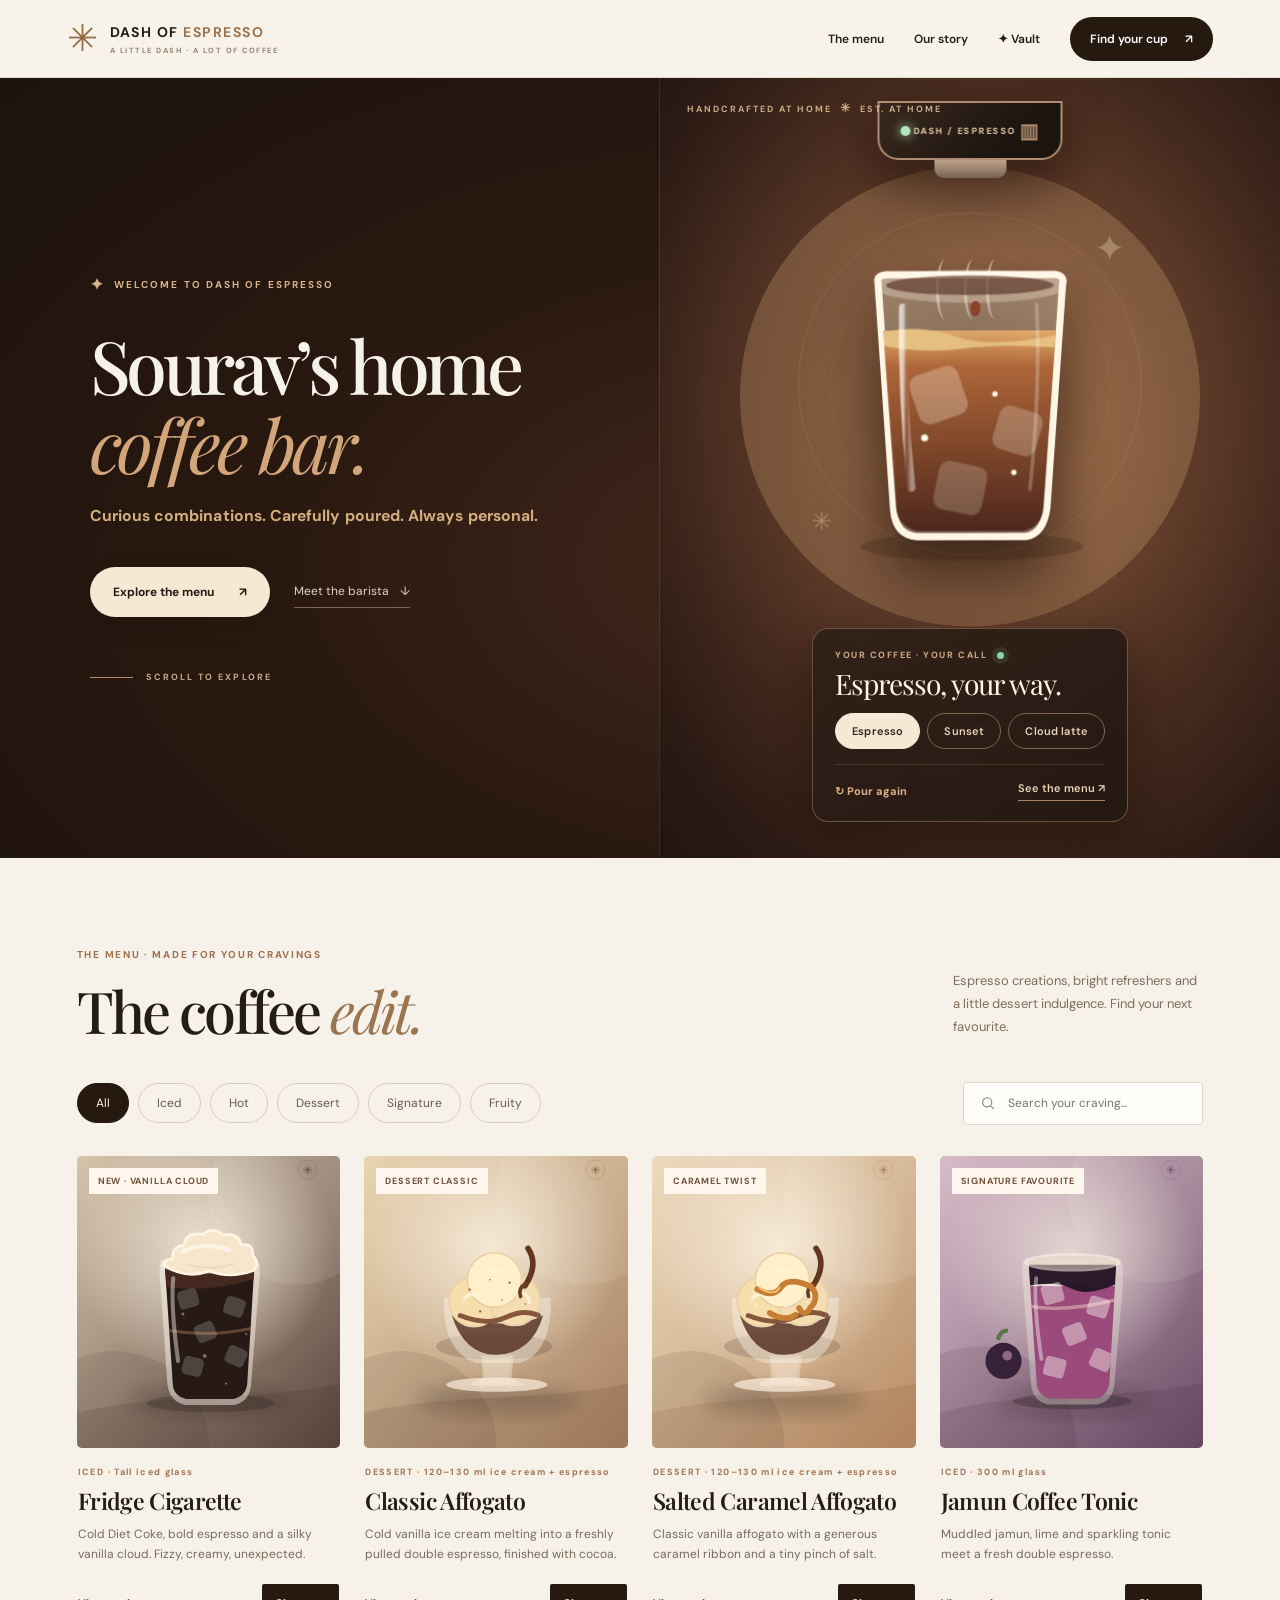
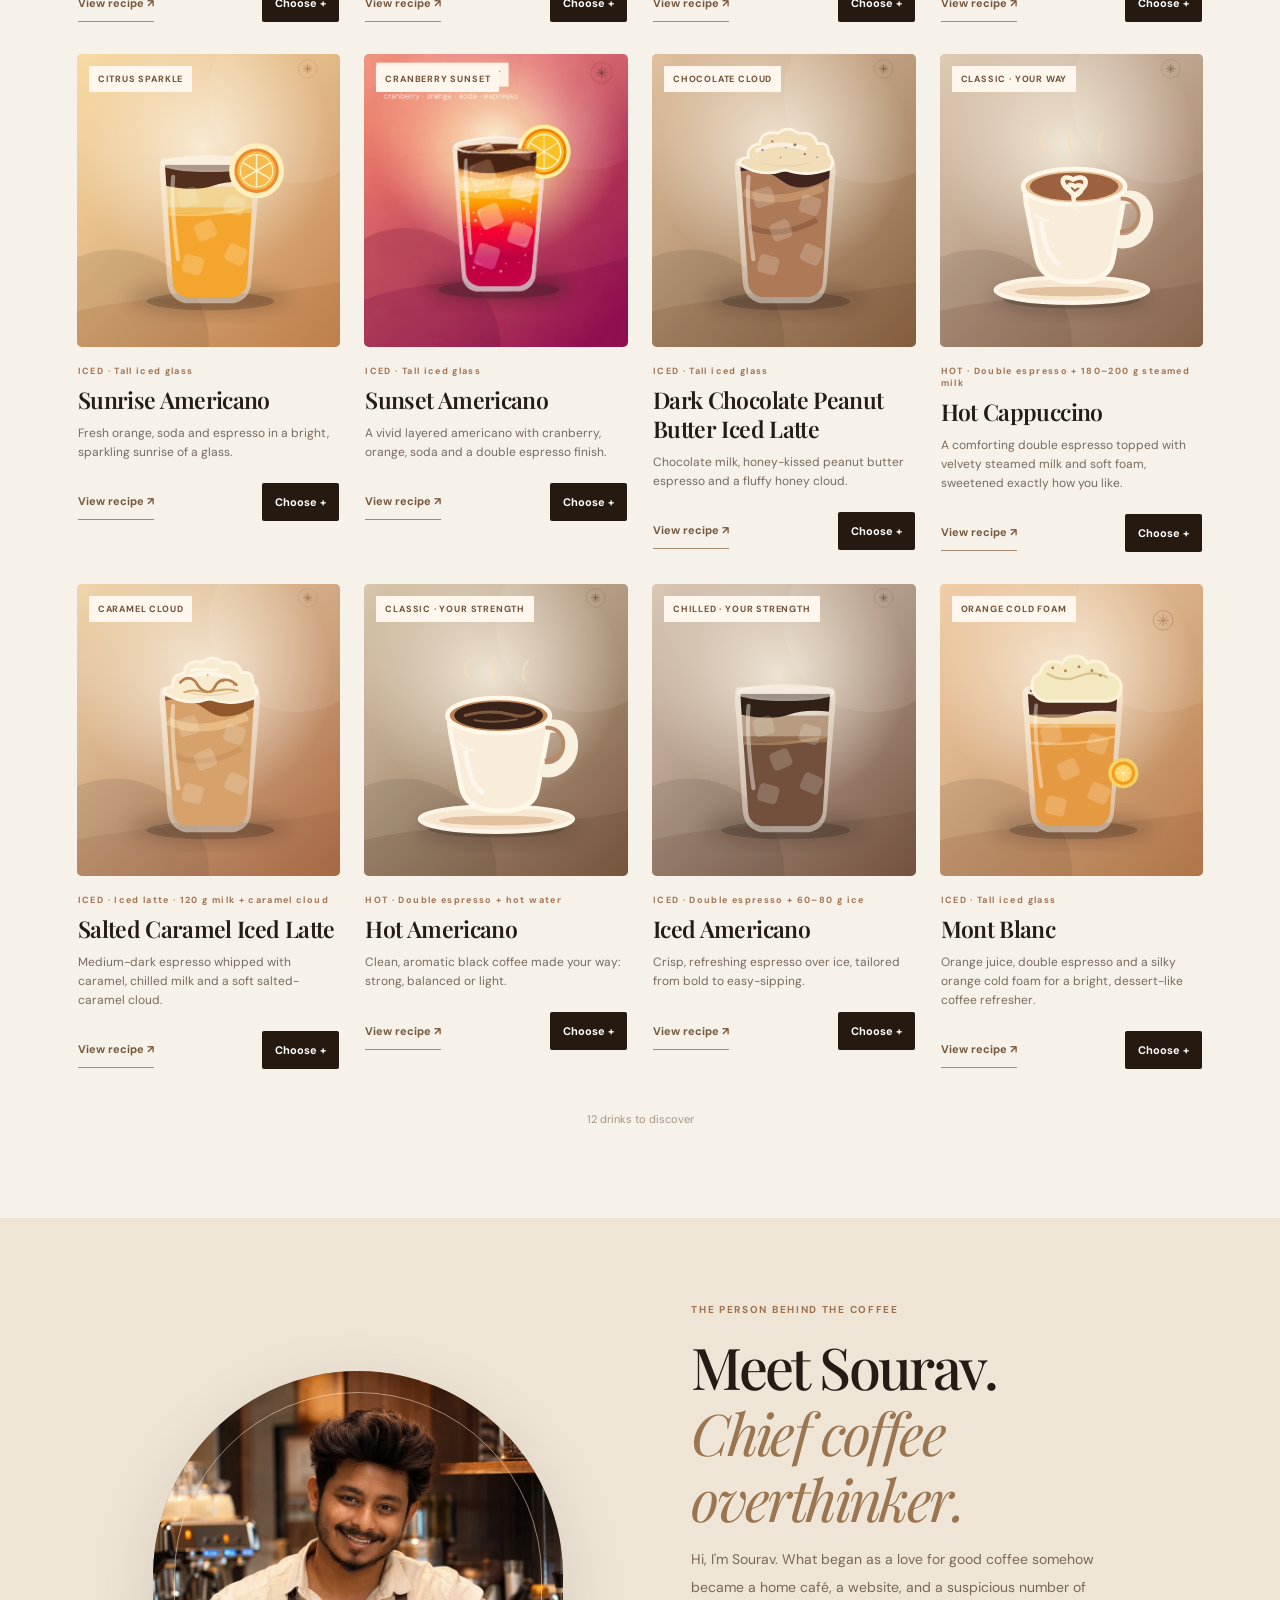
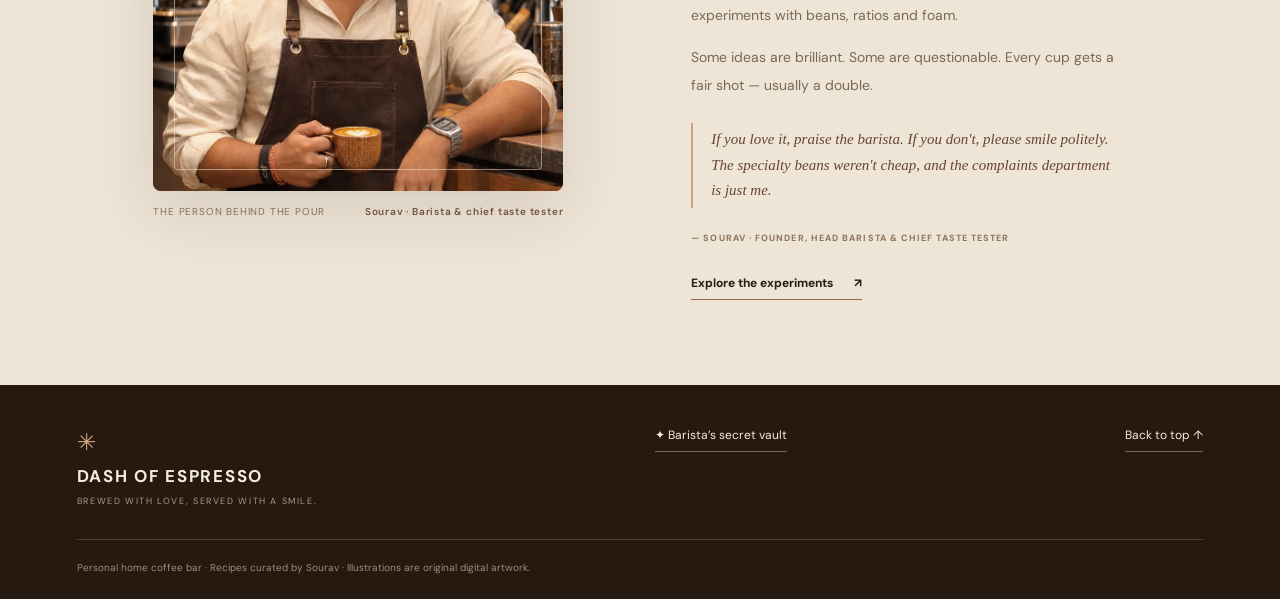
==== commit 49eb7275: "cinema" ====
--- a/index.html
+++ b/index.html
@@ -14,6 +14,7 @@
   <link rel="stylesheet" href="motion.css" />
   <link rel="stylesheet" href="immersive.css" />
   <link rel="stylesheet" href="refined-hero.css" />
+  <link rel="stylesheet" href="cinematic.css" />
   <style>
     /* Homepage copy only. The public menu, recipe data, and private vault remain unchanged. */
     .hero-copy .hero-tagline {
@@ -79,22 +80,23 @@
 
   <main>
     <section class="hero" aria-labelledby="hero-title">
-      <div class="hero-copy entrance-copy">
+      <div class="hero-copy entrance-copy cinematic-copy">
         <div class="eyebrow"><span class="sparkle">✦</span> WELCOME TO DASH OF ESPRESSO</div>
         <h1 id="hero-title">Sourav’s home<br><em>coffee bar.</em></h1>
-        <p class="hero-tagline">A little curious. A little caffeinated. Entirely my kind of coffee.</p>
+        <p class="hero-tagline">Curious combinations. Carefully poured. Always personal.</p>
         <div class="hero-actions">
           <a class="button button-cream" href="#menu">Explore the menu <span aria-hidden="true">↗</span></a>
           <a class="hero-link" href="#story">Meet the barista <span aria-hidden="true">↓</span></a>
         </div>
-        <p class="hero-smallprint">☕ Made at home. Best enjoyed with an open mind.</p>
+        <a class="cinematic-scroll-cue" href="#menu" aria-label="Scroll to browse the coffee menu"><span class="cue-line" aria-hidden="true"></span> SCROLL TO EXPLORE</a>
+        <p class="hero-smallprint">SMALL BATCH. BIG CURIOSITY.</p>
       </div>
       <div class="hero-showcase entrance-art" id="brewLab" data-flavour="espresso" aria-label="Animated and interactive coffee brewer">
         <div class="lab-grain" aria-hidden="true"></div>
         <div class="lab-halo" aria-hidden="true"></div>
-        <span class="lab-edition">THE COFFEE LAB <span class="lab-edition-dot">✳</span> EST. AT HOME</span>
+        <span class="lab-edition">HANDCRAFTED AT HOME <span class="lab-edition-dot">✳</span> EST. AT HOME</span>
         <div class="brew-machine" aria-hidden="true">
-          <div class="brew-machine-top"><span class="machine-dot"></span><span>DASH / LAB</span><span class="machine-lines">▥</span></div>
+          <div class="brew-machine-top"><span class="machine-dot"></span><span>DASH / ESPRESSO</span><span class="machine-lines">▥</span></div>
           <div class="brew-machine-neck"></div>
           <div class="brew-stream"><i></i></div>
           <span class="brew-drop drop-one"></span><span class="brew-drop drop-two"></span>
@@ -132,32 +134,22 @@
           <span class="lab-steam steam-one"></span><span class="lab-steam steam-two"></span><span class="lab-steam steam-three"></span>
         </div>
         <div class="lab-controls" aria-label="Pick a drink to animate">
-          <p class="lab-kicker">PICK YOUR POUR <span class="lab-led"></span></p>
-          <h2 id="labDrinkName" aria-live="polite">The double shot.</h2>
+          <p class="lab-kicker">YOUR COFFEE · YOUR CALL <span class="lab-led"></span></p>
+          <h2 id="labDrinkName" aria-live="polite">Espresso, your way.</h2>
           <p id="labDrinkDesc">Freshly pulled. A little dramatic.</p>
           <div class="lab-switches" role="group" aria-label="Preview coffee experiments">
-            <button type="button" class="lab-switch is-current" data-brew="espresso" aria-pressed="true"><span>01</span> Espresso</button>
-            <button type="button" class="lab-switch" data-brew="sunset" aria-pressed="false"><span>02</span> Sunset</button>
-            <button type="button" class="lab-switch" data-brew="latte" aria-pressed="false"><span>03</span> Cloud latte</button>
+            <button type="button" class="lab-switch is-current" data-brew="espresso" aria-pressed="true">Espresso</button>
+            <button type="button" class="lab-switch" data-brew="sunset" aria-pressed="false">Sunset</button>
+            <button type="button" class="lab-switch" data-brew="latte" aria-pressed="false">Cloud latte</button>
           </div>
-          <div class="lab-bottom-row"><button type="button" id="pourAgain" class="lab-again">↻ Pour another shot</button><a href="#menu" class="lab-menu-link">Explore all the recipes ↗</a></div>
+          <div class="lab-bottom-row"><button type="button" id="pourAgain" class="lab-again">↻ Pour again</button><a href="#menu" class="lab-menu-link">See the menu ↗</a></div>
         </div>
       </div>
     </section>
 
-    <section class="intro-strip kinetic-strip" aria-label="Coffee bar philosophy"><div class="kinetic-track" aria-hidden="true">✳&nbsp; GOOD BEANS &nbsp; ✳&nbsp; QUESTIONABLE IDEAS &nbsp; ✳&nbsp; EXCELLENT COFFEE &nbsp; ✳&nbsp; NO REFUNDS &nbsp; ✳&nbsp; GOOD BEANS &nbsp; ✳&nbsp; QUESTIONABLE IDEAS &nbsp; ✳&nbsp; EXCELLENT COFFEE &nbsp; ✳&nbsp; NO REFUNDS &nbsp;</div></section>
-
-    <section class="brew-interlude" aria-label="The experience" id="experience">
-      <div class="interlude-number">01 / THE EXPERIMENT</div>
-      <p class="interlude-title">From <em>tiny ideas</em><br>to really good <span class="stroke-word">coffee.</span></p>
-      <p class="interlude-sub">Tap the little buttons. Watch the pour. Then find a cup worth obsessing over.</p>
-      <a href="#menu" class="interlude-arrow" aria-label="Scroll to the menu">↓</a>
-      <div class="interlude-bean bean-a" aria-hidden="true">✳</div><div class="interlude-bean bean-b" aria-hidden="true">✦</div>
-    </section>
-
     <section id="menu" class="menu-section" aria-labelledby="menu-title">
       <div class="section-heading">
-        <div><p class="section-kicker">01 — MADE FOR YOUR CRAVINGS</p><h2 id="menu-title">The coffee <em>edit.</em></h2></div>
+        <div><p class="section-kicker">THE MENU · MADE FOR YOUR CRAVINGS</p><h2 id="menu-title">The coffee <em>edit.</em></h2></div>
         <p>Espresso creations, bright refreshers and a little dessert indulgence. Find your next favourite.</p>
       </div>
       <div class="menu-tools">
@@ -170,51 +162,12 @@
       <p class="results-note" id="resultsNote" role="status"></p>
     </section>
 
-
-    <section class="coffee-film" aria-labelledby="coffee-film-title">
-      <div class="film-heading motion-reveal">
-        <p class="section-kicker">02 — AN EXPERIMENT IN PROGRESS</p>
-        <h2 id="coffee-film-title">A little science.<br><em>A little chaos.</em></h2>
-        <p>Every cup begins with a curious idea. Then the espresso starts flowing.</p>
-      </div>
-      <div class="film-stage motion-reveal" role="img" aria-label="Looping illustration of espresso dripping into a glass, with moving steam and swirling crema">
-        <div class="film-orbit orbit-one" aria-hidden="true"></div>
-        <div class="film-orbit orbit-two" aria-hidden="true"></div>
-        <svg class="coffee-animation" viewBox="0 0 540 440" xmlns="http://www.w3.org/2000/svg" aria-hidden="true" focusable="false">
-          <defs>
-            <linearGradient id="espressoColor" x1="0" x2="0" y1="0" y2="1"><stop stop-color="#b9753e"/><stop offset=".5" stop-color="#7d4628"/><stop offset="1" stop-color="#3a1d15"/></linearGradient>
-            <linearGradient id="glassEdge" x1="0" x2="1"><stop stop-color="#fff6df" stop-opacity=".9"/><stop offset=".5" stop-color="#fff6df" stop-opacity=".13"/><stop offset="1" stop-color="#fff6df" stop-opacity=".66"/></linearGradient>
-            <clipPath id="cupClip"><path d="M168 196 L373 196 L358 363 Q355 378 337 381 H206 Q187 379 183 363 Z"/></clipPath>
-          </defs>
-          <circle cx="270" cy="208" r="166" fill="#ad7952" opacity=".16" />
-          <ellipse cx="270" cy="388" rx="165" ry="14" fill="#100b08" opacity=".3"/>
-          <rect x="156" y="74" width="228" height="54" rx="15" fill="#30211a" stroke="#b58c68" stroke-width="3"/>
-          <rect x="199" y="128" width="143" height="18" rx="6" fill="#a58a70" />
-          <rect x="245" y="143" width="50" height="23" rx="7" fill="#594034" />
-          <path class="film-pour" d="M270 166 C264 210 276 243 270 296" fill="none" stroke="url(#espressoColor)" stroke-width="10" stroke-linecap="round"/>
-          <path d="M168 196 L373 196 L358 363 Q355 378 337 381 H206 Q187 379 183 363 Z" fill="#e5d0b0" opacity=".13" stroke="url(#glassEdge)" stroke-width="8"/>
-          <g clip-path="url(#cupClip)">
-            <rect class="film-coffee-fill" x="171" y="272" width="200" height="115" fill="url(#espressoColor)"/>
-            <path class="film-crema" d="M168 275 Q210 262 251 274 T370 272 L370 293 Q304 283 254 291 T168 287Z" fill="#dba46a" opacity=".96"/>
-            <circle class="film-bubble b1" cx="215" cy="290" r="5" fill="#f0cfaa"/>
-            <circle class="film-bubble b2" cx="306" cy="312" r="3" fill="#f0cfaa"/>
-            <circle class="film-bubble b3" cx="333" cy="296" r="4" fill="#f0cfaa"/>
-          </g>
-          <path d="M198 213 Q198 286 209 351" fill="none" stroke="#fff3dc" stroke-width="8" stroke-linecap="round" opacity=".5"/>
-          <path class="film-steam s1" d="M210 178 Q188 155 207 132 Q226 109 206 88" fill="none" stroke="#f7e2c7" stroke-width="5" stroke-linecap="round" opacity=".7"/>
-          <path class="film-steam s2" d="M325 180 Q347 156 326 136 Q310 116 331 92" fill="none" stroke="#f7e2c7" stroke-width="5" stroke-linecap="round" opacity=".5"/>
-        </svg>
-        <span class="film-label film-label-top">BREWING SOMETHING GOOD ✳</span>
-        <span class="film-label film-label-bottom">HANDCRAFTED · ONE CUP AT A TIME</span>
-      </div>
-    </section>
-
     <section class="story" id="story" aria-labelledby="story-title">
       <div class="barista-portrait motion-reveal">
         <div class="portrait-arch"><img class="barista-photo" src="images/sourav-barista.webp" width="900" height="1125" loading="lazy" decoding="async" alt="Sourav smiling in a brown barista apron, holding a cup of latte at the coffee counter" /></div>
         <div class="portrait-caption"><span>THE PERSON BEHIND THE POUR</span><strong>Sourav · Barista &amp; chief taste tester</strong></div>
       </div>
-      <div class="story-copy motion-reveal"><p class="section-kicker">03 — MEET THE BARISTA</p><h2 id="story-title">Meet Sourav.<br><em>Chief coffee overthinker.</em></h2><p>Hi, I'm Sourav. What began as a love for good coffee somehow became a home café, a website, and a suspicious number of experiments with beans, ratios and foam.</p><p>Some ideas are brilliant. Some are questionable. Every cup gets a fair shot — usually a double.</p><p class="barista-quote">If you love it, praise the barista. If you don't, please smile politely. The specialty beans weren't cheap, and the complaints department is just me.</p><span class="barista-signoff">— SOURAV · FOUNDER, HEAD BARISTA &amp; CHIEF TASTE TESTER</span><a href="#menu" class="story-link">Explore the experiments <span aria-hidden="true">↗</span></a></div>
+      <div class="story-copy motion-reveal"><p class="section-kicker">THE PERSON BEHIND THE COFFEE</p><h2 id="story-title">Meet Sourav.<br><em>Chief coffee overthinker.</em></h2><p>Hi, I'm Sourav. What began as a love for good coffee somehow became a home café, a website, and a suspicious number of experiments with beans, ratios and foam.</p><p>Some ideas are brilliant. Some are questionable. Every cup gets a fair shot — usually a double.</p><p class="barista-quote">If you love it, praise the barista. If you don't, please smile politely. The specialty beans weren't cheap, and the complaints department is just me.</p><span class="barista-signoff">— SOURAV · FOUNDER, HEAD BARISTA &amp; CHIEF TASTE TESTER</span><a href="#menu" class="story-link">Explore the experiments <span aria-hidden="true">↗</span></a></div>
     </section>
   </main>
 
--- a/cinematic.css
+++ b/cinematic.css
@@ -0,0 +1,105 @@
+/* DASH OF ESPRESSO • QUIETLY CINEMATIC
+   One opening story: the pour → the menu → the person.
+   Override-only update; existing menu and vault logic are unchanged. */
+:root { --cinematic-cream:#f8f0e4; --cinematic-copper:#cb9c69; --cinematic-dark:#21140e; }
+html { scroll-behavior:smooth; }
+.site-header { background:#f7f3eb; border-bottom:1px solid #e8ddcb; }
+/* No numbered episodes or filler panels between the visitor and the coffee. */
+.hero {
+  min-height:min(780px, calc(100svh - 78px));
+  grid-template-columns:minmax(0,1.03fr) minmax(0,.97fr);
+  background:radial-gradient(ellipse at 62% 62%,#43281c 0,#28180f 48%,#1d130e 100%);
+  overflow:hidden;
+}
+.hero-copy {
+  padding:clamp(46px,5.7vw,88px) clamp(24px,4vw,78px) clamp(36px,4vw,60px) clamp(24px,7vw,114px);
+  min-width:0;
+}
+.hero-copy .eyebrow {letter-spacing:.21em;color:#d9b38c;}
+.hero-copy h1 {max-width:620px;font-size:clamp(54px,5.75vw,98px);line-height:1.07;letter-spacing:-.057em;margin:30px 0 22px;}
+.hero-copy h1 em {color:#d2a57a;}
+.hero-copy .hero-tagline {max-width:415px;font-size:clamp(15px,1.25vw,18px);line-height:1.7;color:#e6d5c0;font-weight:400;}
+.hero-actions {margin-top:31px;}
+.hero-actions .button-cream {border-radius:40px;padding:17px 23px;background:#f6e9d4;box-shadow:0 8px 24px #0e090615;}
+.hero-actions .button-cream:hover {background:#fff4df;transform:translateY(-3px);}
+.hero-copy .hero-smallprint{display:none;}
+.cinematic-scroll-cue {display:inline-flex;align-items:center;gap:13px;align-self:flex-start;color:#c6a88c;font:700 9px/1.3 var(--sans);letter-spacing:.23em;margin-top:55px;transition:color .2s;}
+.cinematic-scroll-cue:hover{color:#f0d2a8;}
+.cue-line {width:43px;height:1px;background:#b58a67;display:inline-block;position:relative;overflow:hidden;}
+.cue-line::before {content:"";position:absolute;width:18px;inset:0 auto 0 -18px;background:#fff4d5;animation:cueTravel 2.7s ease-in-out infinite;}
+@keyframes cueTravel {to{transform:translateX(65px)}}
+/* Make the stage atmospheric and genuinely part of the hero. */
+.hero-showcase {min-height:690px;grid-template-rows:minmax(440px,1fr) auto;
+ background:radial-gradient(ellipse at 55% 45%,#8e5b3c 0,#5b3726 38%,#2a1a14 85%,#21150f 100%);
+ border-left:1px solid #a77c512a;
+}
+.lab-grain {opacity:.17;}
+.lab-halo {top:42%;width:min(78%,460px);background:#e6b67e;opacity:.27;box-shadow:0 0 110px 65px #e7b17a2b;}
+.lab-edition {color:#ebc99e;opacity:.82;top:22px;left:27px;letter-spacing:.22em;}
+.brew-machine {top:3%;filter:drop-shadow(0 18px 24px #160b0760);}
+.lab-glass-wrap {top:17%;width:min(57%,312px);max-width:312px;filter:drop-shadow(0 30px 28px #12090485);}
+.lab-orbit {opacity:.22;border-color:#f5cf9c88;}
+.lab-star{opacity:.3;}
+.lab-controls {position:relative;grid-row:2;bottom:auto;left:auto;right:auto;z-index:8;align-self:end;
+ margin:0 clamp(18px,4vw,40px) clamp(24px,3vw,36px);
+ padding:20px 22px 17px;
+ border:1px solid #e2b88958;border-radius:16px;
+ background:linear-gradient(145deg,#302118f4,#241812f6);box-shadow:0 16px 48px #12090570;
+}
+.lab-kicker {color:#d0ab87;letter-spacing:.17em;}
+.lab-controls h2 {font-size:clamp(25px,2.2vw,31px);letter-spacing:-.035em;margin:7px 0 13px;}
+.lab-controls p:not(.lab-kicker){display:none;}
+.lab-switches{gap:7px;}
+.lab-switch {background:transparent;border:1px solid #83644f;color:#e8d3ba;border-radius:40px;padding:10px 16px;font-size:11px;letter-spacing:.015em;}
+.lab-switch:hover {background:#58402e;transform:translateY(-2px);}
+.lab-switch.is-current {background:#f5e8d4;border-color:#f5e8d4;color:#352219;}
+.lab-bottom-row {margin-top:15px;padding-top:13px;border-top:1px solid #99775740;}
+.lab-menu-link {color:#ead3b8;}
+/* Menu begins immediately after the opening — no extra narrative chapters. */
+.menu-section {padding-top:clamp(72px,7vw,110px);}
+.menu-section .section-kicker,.story .section-kicker {color:#9c714e;letter-spacing:.17em;font-size:10px;}
+.section-heading h2 {letter-spacing:-.05em;}
+.menu-grid .drink-card {transition:transform .35s ease,filter .35s ease;}
+.menu-grid .drink-card:hover {transform:translateY(-6px) rotate(0);filter:drop-shadow(0 16px 18px #56351b14);}
+/* Let the barista portrait be the closing chapter, not another numbered page. */
+.story {scroll-margin-top:50px;}
+.story .portrait-arch {box-shadow:0 20px 65px #3c241022;}
+.story-copy .section-kicker {margin-bottom:17px;}
+@media (max-width:1100px) and (min-width:761px) {
+  .hero {grid-template-columns:minmax(0,1fr) minmax(0,1fr);}
+  .hero-copy{padding-left:5vw;padding-right:25px;}
+  .hero-copy h1{font-size:clamp(51px,5vw,76px);}
+  .hero-showcase{min-height:675px;}
+  .lab-glass-wrap{width:min(68%,280px);}
+  .lab-controls{margin:0 16px 21px;padding:18px 17px;}
+}
+@media (max-width:760px) {
+  .hero {display:flex;flex-direction:column;min-height:0;}
+  .hero-copy {padding:51px 23px 25px;}
+  .hero-copy h1 {font-size:clamp(48px,11.5vw,71px);line-height:1.09;margin:20px 0 18px;}
+  .hero-copy .hero-tagline {font-size:14px;line-height:1.63;max-width:320px;}
+  .hero-actions {margin-top:23px;gap:16px;}
+  .cinematic-scroll-cue {margin-top:24px;}
+  .hero-showcase{min-height:590px;height:auto;grid-template-rows:minmax(369px,1fr) auto;border-left:0;border-top:1px solid #87603c49;}
+  .brew-machine {width:160px;top:0;}
+  .lab-glass-wrap {top:14%;width:min(70%,282px);max-width:282px;}
+  .lab-halo{top:35%;}
+  .lab-controls{margin:0 17px 20px;padding:15px 16px;border-radius:14px;}
+  .lab-controls h2 {font-size:25px;margin-bottom:10px;}
+  .lab-switch {padding:10px 14px;font-size:11px;}
+  .lab-bottom-row{flex-direction:row;flex-wrap:wrap;}
+  .menu-section{padding-top:65px;}
+}
+@media(max-width:390px){
+  .hero-copy{padding:43px 19px 25px;}
+  .hero-copy h1{font-size:clamp(43px,11.2vw,54px);}
+  .hero-showcase{min-height:565px;grid-template-rows:minmax(350px,1fr) auto;}
+  .lab-glass-wrap{top:13%;width:min(69%,260px);}
+  .lab-controls{margin:0 12px 15px;padding:14px 13px;}
+  .lab-switch{padding:9px 11px;}
+}
+@media(prefers-reduced-motion:reduce){
+  .cue-line::before{animation:none;}
+  .lab-glass-wrap{transform:translate(-50%,0)!important;}
+  .lab-switch{transition:none;}
+}
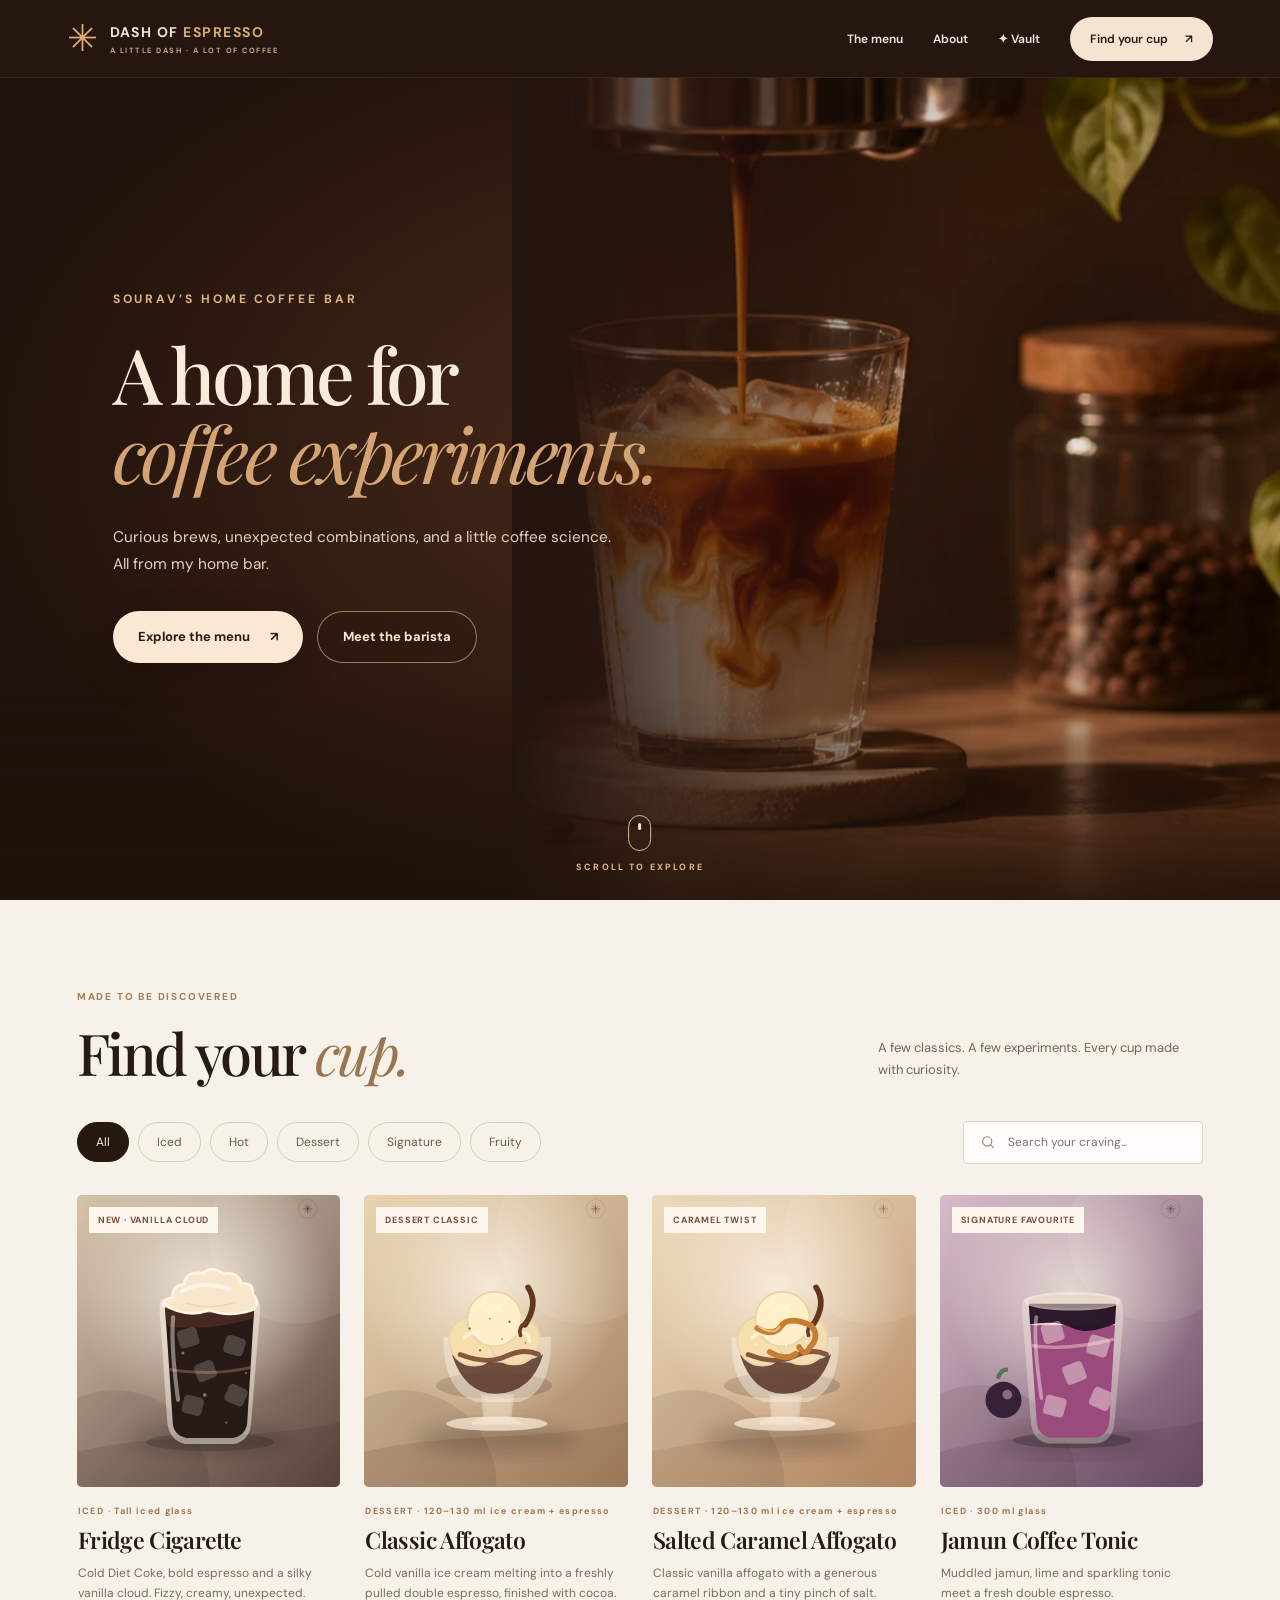
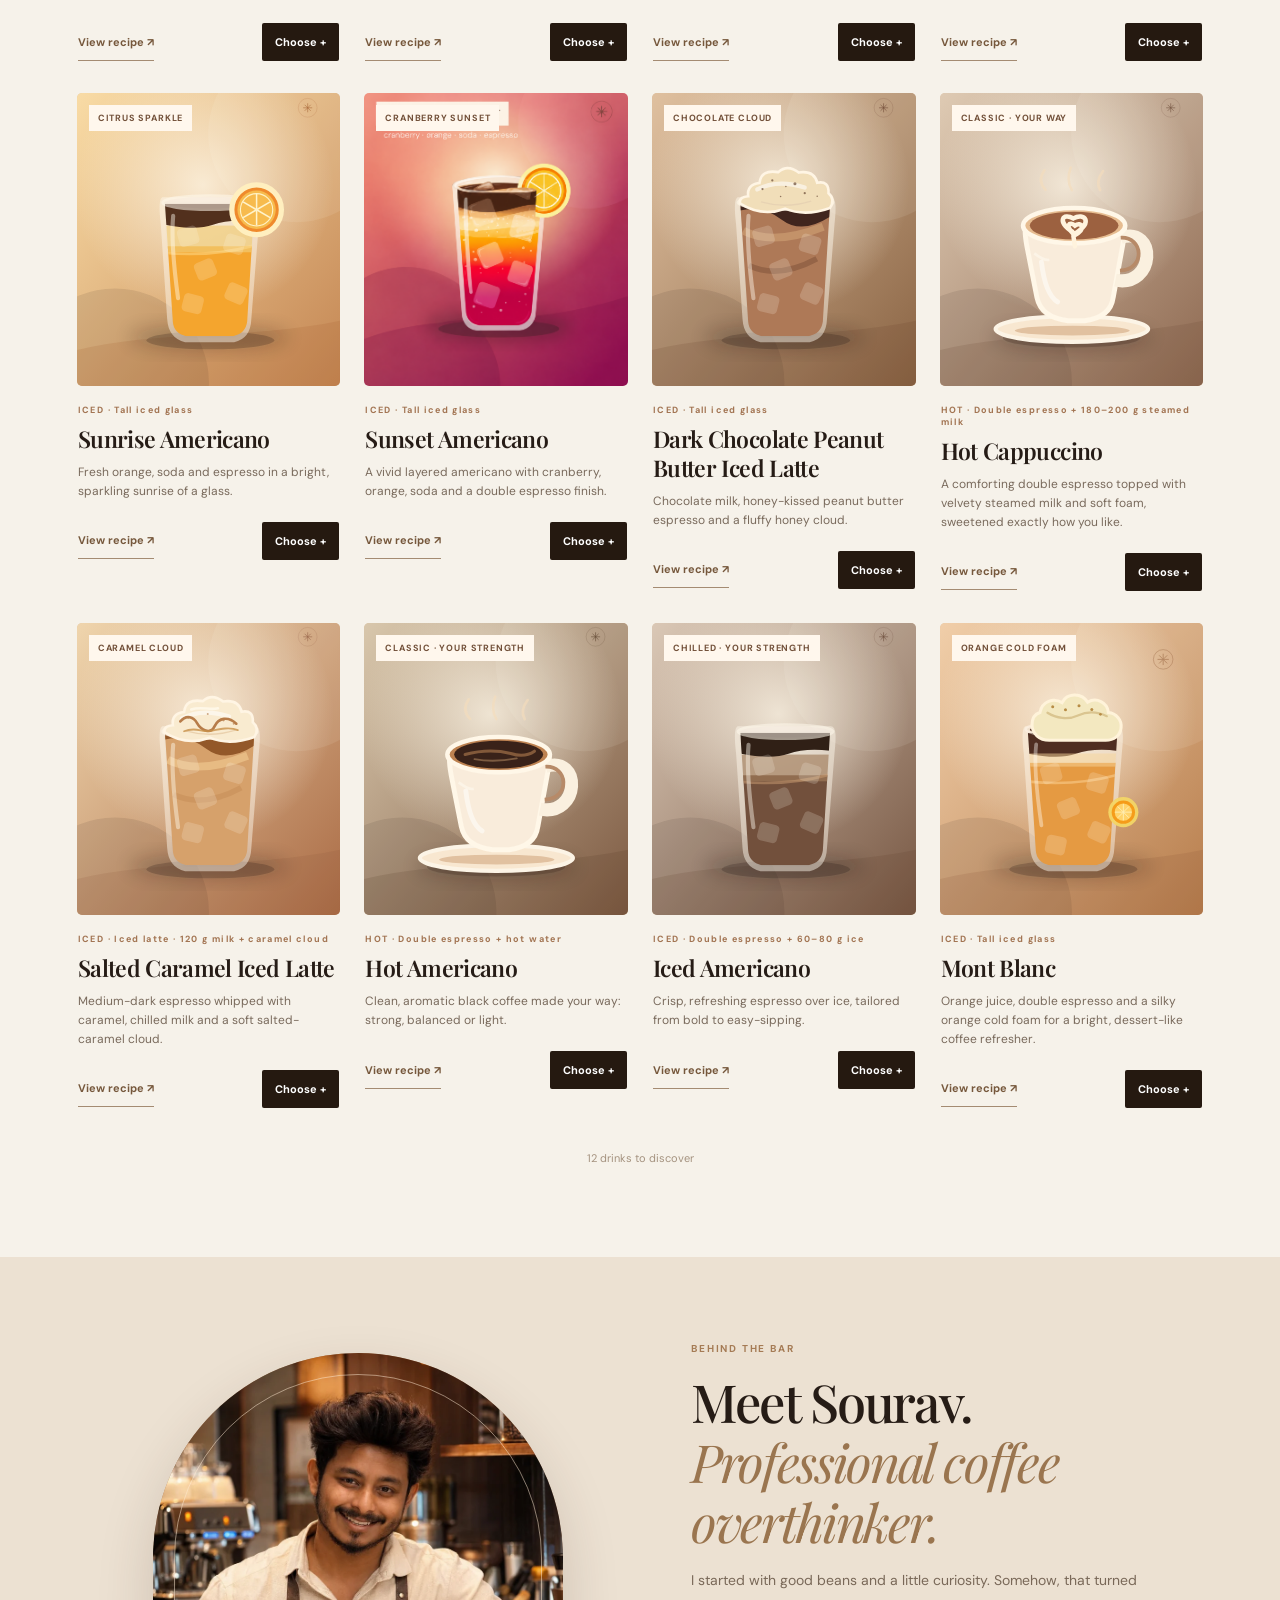
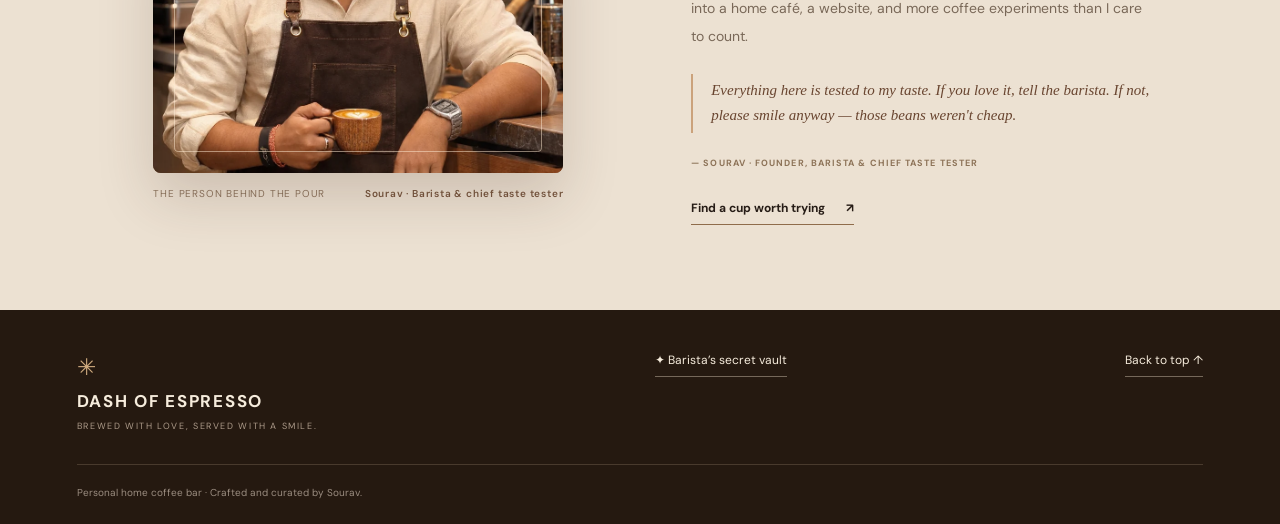
==== commit fa4b7e4f: "cinmeai" ====
--- a/index.html
+++ b/index.html
@@ -12,55 +12,11 @@
   <link href="https://fonts.googleapis.com/css2?family=DM+Sans:wght@400;500;600;700&family=Playfair+Display:wght@400;500;600;700&display=swap" rel="stylesheet" />
   <link rel="stylesheet" href="styles.css" />
   <link rel="stylesheet" href="motion.css" />
-  <link rel="stylesheet" href="immersive.css" />
-  <link rel="stylesheet" href="refined-hero.css" />
-  <link rel="stylesheet" href="cinematic.css" />
-  <style>
-    /* Homepage copy only. The public menu, recipe data, and private vault remain unchanged. */
-    .hero-copy .hero-tagline {
-      max-width: 490px;
-      margin: -1px 0 14px;
-      color: #d5ad7e;
-      font-size: clamp(14px, 1.23vw, 17px);
-      font-weight: 700;
-      line-height: 1.55;
-      letter-spacing: .004em;
-    }
-    .hero-copy .hero-intro {
-      max-width: 500px;
-      margin: 0;
-      color: #dfd0c0;
-      font-size: 14px;
-      line-height: 1.8;
-    }
-    .hero-copy .hero-disclaimer {
-      max-width: 500px;
-      margin: 26px 0 0;
-      padding: 3px 0 3px 18px;
-      border-left: 2px solid #c69b69;
-      color: #e6d4be;
-      font-family: Georgia, serif;
-      font-size: 13px;
-      font-style: italic;
-      line-height: 1.7;
-    }
-    .hero-copy .hero-actions { margin-top: 25px; flex-wrap: wrap; row-gap: 12px; }
-    .hero-copy .hero-note { margin-top: 27px; }
-    @media (max-width: 760px) {
-      .hero-copy .hero-tagline { font-size: 14px; margin: -1px 0 13px; }
-      .hero-copy .hero-intro { font-size: 13.5px; line-height: 1.8; }
-      .hero-copy .hero-disclaimer { font-size: 12.5px; margin-top: 24px; }
-      .hero-copy .hero-note { margin-top: 28px; }
-    }
-    @media (max-width: 390px) {
-      .hero-copy .eyebrow { font-size: 9px; letter-spacing: .12em; }
-      .hero-copy h1 { font-size: clamp(39px, 11.6vw, 47px); }
-    }
-  </style>
-  <script src="config.js" defer></script>
+  <link rel="stylesheet" href="luxury-hero.css" />
+<script src="config.js" defer></script>
   <script src="app.js" defer></script>
   <script src="motion.js" defer></script>
-  <script src="immersive.js" defer></script>
+  <script src="luxury-hero.js" defer></script>
 </head>
 <body>
   <div class="scroll-progress" aria-hidden="true"><span id="scrollProgressFill"></span></div>
@@ -72,85 +28,37 @@
     </a>
     <nav aria-label="Main navigation">
       <a href="#menu">The menu</a>
-      <a href="#story" class="nav-story">Our story</a>
+      <a href="#story" class="nav-story">About</a>
       <a href="vault.html" class="nav-story" title="Private coffee notes">✦ Vault</a>
       <a class="nav-cta" href="#menu">Find your cup <span aria-hidden="true">↗</span></a>
     </nav>
   </header>
 
   <main>
-    <section class="hero" aria-labelledby="hero-title">
-      <div class="hero-copy entrance-copy cinematic-copy">
-        <div class="eyebrow"><span class="sparkle">✦</span> WELCOME TO DASH OF ESPRESSO</div>
-        <h1 id="hero-title">Sourav’s home<br><em>coffee bar.</em></h1>
-        <p class="hero-tagline">Curious combinations. Carefully poured. Always personal.</p>
-        <div class="hero-actions">
-          <a class="button button-cream" href="#menu">Explore the menu <span aria-hidden="true">↗</span></a>
-          <a class="hero-link" href="#story">Meet the barista <span aria-hidden="true">↓</span></a>
-        </div>
-        <a class="cinematic-scroll-cue" href="#menu" aria-label="Scroll to browse the coffee menu"><span class="cue-line" aria-hidden="true"></span> SCROLL TO EXPLORE</a>
-        <p class="hero-smallprint">SMALL BATCH. BIG CURIOSITY.</p>
+    <section class="hero luxury-hero" aria-labelledby="hero-title" id="home">
+      <div class="luxury-visual" aria-hidden="true">
+        <img class="luxury-visual-image" src="images/hero-coffee-cinematic.webp" width="782" height="720" fetchpriority="high" alt="" />
+        <div class="luxury-visual-shade"></div>
       </div>
-      <div class="hero-showcase entrance-art" id="brewLab" data-flavour="espresso" aria-label="Animated and interactive coffee brewer">
-        <div class="lab-grain" aria-hidden="true"></div>
-        <div class="lab-halo" aria-hidden="true"></div>
-        <span class="lab-edition">HANDCRAFTED AT HOME <span class="lab-edition-dot">✳</span> EST. AT HOME</span>
-        <div class="brew-machine" aria-hidden="true">
-          <div class="brew-machine-top"><span class="machine-dot"></span><span>DASH / ESPRESSO</span><span class="machine-lines">▥</span></div>
-          <div class="brew-machine-neck"></div>
-          <div class="brew-stream"><i></i></div>
-          <span class="brew-drop drop-one"></span><span class="brew-drop drop-two"></span>
-        </div>
-        <div class="lab-glass-wrap" aria-hidden="true">
-          <div class="lab-orbit orbit-a"></div><div class="lab-orbit orbit-b"></div>
-          <span class="lab-star star-one">✦</span><span class="lab-star star-two">✳</span>
-          <svg class="lab-glass" viewBox="0 0 350 410" xmlns="http://www.w3.org/2000/svg" focusable="false">
-            <defs>
-              <clipPath id="labClip"><path d="M74 95 L275 95 L257 344 Q255 365 234 370 H117 Q94 365 92 344 Z"/></clipPath>
-              <linearGradient id="liquidEsp" x1="0" y1="0" x2="0" y2="1"><stop offset="0" stop-color="#e1aa6b"/><stop offset=".18" stop-color="#ad6538"/><stop offset="1" stop-color="#4c261b"/></linearGradient>
-              <linearGradient id="liquidSunset" x1="0" y1="0" x2="0" y2="1"><stop offset="0" stop-color="#6b3b26"/><stop offset=".3" stop-color="#f8ae45"/><stop offset=".57" stop-color="#f47b36"/><stop offset="1" stop-color="#b21851"/></linearGradient>
-              <linearGradient id="liquidLatte" x1="0" y1="0" x2="0" y2="1"><stop offset="0" stop-color="#a7663d"/><stop offset=".3" stop-color="#c79a6a"/><stop offset="1" stop-color="#f0d4ac"/></linearGradient>
-              <linearGradient id="glassShine" x1="0" y1="0" x2="1" y2="0"><stop stop-color="#fff" stop-opacity=".78"/><stop offset=".43" stop-color="#fff" stop-opacity=".03"/><stop offset="1" stop-color="#fff" stop-opacity=".50"/></linearGradient>
-            </defs>
-            <ellipse cx="177" cy="387" rx="125" ry="16" fill="#332014" opacity=".26"/>
-            <g class="glass-float">
-              <path d="M72 91 Q70 83 81 82 H270 Q282 83 279 94 L261 344 Q257 373 237 376 H115 Q91 374 89 345 Z" fill="#fff4e0" fill-opacity=".28" stroke="#fff6e6" stroke-width="8"/>
-              <g clip-path="url(#labClip)">
-                <rect class="liquid liquid-espresso" x="72" y="145" width="212" height="228" fill="url(#liquidEsp)"/>
-                <rect class="liquid liquid-sunset" x="72" y="145" width="212" height="228" fill="url(#liquidSunset)"/>
-                <rect class="liquid liquid-latte" x="72" y="145" width="212" height="228" fill="url(#liquidLatte)"/>
-                <path class="lab-crema" d="M69 149 Q115 136 158 151 T282 148 L282 165 Q215 159 166 165 T69 160Z" fill="#e6bf83"/>
-                <g class="lab-ice"><rect x="113" y="190" width="54" height="54" rx="11" transform="rotate(-19 140 218)" fill="#fff7e5" opacity=".28" stroke="#fff7e5" stroke-width="3"/><rect x="205" y="234" width="47" height="47" rx="10" transform="rotate(17 228 257)" fill="#fff7e5" opacity=".24" stroke="#fff7e5" stroke-width="3"/><rect x="138" y="295" width="52" height="52" rx="10" transform="rotate(12 162 321)" fill="#fff7e5" opacity=".2" stroke="#fff7e5" stroke-width="3"/></g>
-                <circle class="lab-bubble bubble-1" cx="124" cy="265" r="4" fill="#fff9e7"/><circle class="lab-bubble bubble-2" cx="224" cy="304" r="3" fill="#fff9e7"/><circle class="lab-bubble bubble-3" cx="203" cy="216" r="3" fill="#fff9e7"/>
-              </g>
-              <path d="M100 119 Q98 216 109 321" stroke="url(#glassShine)" stroke-width="9" fill="none" stroke-linecap="round" opacity=".85"/>
-              <path d="M250 116 Q254 215 242 323" stroke="#fffcf4" stroke-width="4" opacity=".25" fill="none" stroke-linecap="round"/>
-              <ellipse cx="175" cy="95" rx="104" ry="16" fill="#fff8e8" opacity=".28" stroke="#fff9e9" stroke-width="5"/>
-              <ellipse cx="175" cy="94" rx="94" ry="11" fill="#542e20" opacity=".64"/>
-            </g>
-            <g class="lab-orange"><circle cx="265" cy="149" r="40" fill="#ffe0a1"/><circle cx="265" cy="149" r="33" fill="#ee911b"/><circle cx="265" cy="149" r="26" fill="#ffcc60"/><path d="M265 124V174M240 149H290M247 131L283 167M283 131L247 167" stroke="#fff2c2" stroke-width="3"/></g>
-            <g class="lab-foam"><path d="M97 97 Q85 82 107 70 Q109 45 134 53 Q153 33 176 47 Q205 31 225 54 Q252 46 252 70 Q275 77 263 99 Q199 119 165 104 Q124 122 97 97" fill="#f5e4c9" stroke="#fff8e9" stroke-width="5"/><path d="M122 83 Q177 66 234 82" fill="none" stroke="#d4b891" stroke-width="4" opacity=".6"/></g>
-          </svg>
-          <span class="lab-steam steam-one"></span><span class="lab-steam steam-two"></span><span class="lab-steam steam-three"></span>
-        </div>
-        <div class="lab-controls" aria-label="Pick a drink to animate">
-          <p class="lab-kicker">YOUR COFFEE · YOUR CALL <span class="lab-led"></span></p>
-          <h2 id="labDrinkName" aria-live="polite">Espresso, your way.</h2>
-          <p id="labDrinkDesc">Freshly pulled. A little dramatic.</p>
-          <div class="lab-switches" role="group" aria-label="Preview coffee experiments">
-            <button type="button" class="lab-switch is-current" data-brew="espresso" aria-pressed="true">Espresso</button>
-            <button type="button" class="lab-switch" data-brew="sunset" aria-pressed="false">Sunset</button>
-            <button type="button" class="lab-switch" data-brew="latte" aria-pressed="false">Cloud latte</button>
-          </div>
-          <div class="lab-bottom-row"><button type="button" id="pourAgain" class="lab-again">↻ Pour again</button><a href="#menu" class="lab-menu-link">See the menu ↗</a></div>
+      <div class="luxury-hero-copy">
+        <p class="luxury-kicker">SOURAV’S HOME COFFEE BAR</p>
+        <h1 id="hero-title">A home for<br><em>coffee experiments.</em></h1>
+        <p class="luxury-intro">Curious brews, unexpected combinations, and a little coffee science. All from my home bar.</p>
+        <div class="luxury-actions">
+          <a class="luxury-cta luxury-cta-primary" href="#menu">Explore the menu <span aria-hidden="true">↗</span></a>
+          <a class="luxury-cta luxury-cta-secondary" href="#story">Meet the barista</a>
         </div>
       </div>
+      <a href="#menu" class="luxury-scroll" aria-label="Scroll to explore the coffee menu">
+        <span class="luxury-mouse" aria-hidden="true"></span>
+        <span>SCROLL TO EXPLORE</span>
+      </a>
     </section>
 
     <section id="menu" class="menu-section" aria-labelledby="menu-title">
       <div class="section-heading">
-        <div><p class="section-kicker">THE MENU · MADE FOR YOUR CRAVINGS</p><h2 id="menu-title">The coffee <em>edit.</em></h2></div>
-        <p>Espresso creations, bright refreshers and a little dessert indulgence. Find your next favourite.</p>
+        <div><p class="section-kicker">MADE TO BE DISCOVERED</p><h2 id="menu-title">Find your <em>cup.</em></h2></div>
+        <p>A few classics. A few experiments. Every cup made with curiosity.</p>
       </div>
       <div class="menu-tools">
         <div class="filter-list" id="categoryFilters" role="group" aria-label="Filter drinks by category"></div>
@@ -167,11 +75,18 @@
         <div class="portrait-arch"><img class="barista-photo" src="images/sourav-barista.webp" width="900" height="1125" loading="lazy" decoding="async" alt="Sourav smiling in a brown barista apron, holding a cup of latte at the coffee counter" /></div>
         <div class="portrait-caption"><span>THE PERSON BEHIND THE POUR</span><strong>Sourav · Barista &amp; chief taste tester</strong></div>
       </div>
-      <div class="story-copy motion-reveal"><p class="section-kicker">THE PERSON BEHIND THE COFFEE</p><h2 id="story-title">Meet Sourav.<br><em>Chief coffee overthinker.</em></h2><p>Hi, I'm Sourav. What began as a love for good coffee somehow became a home café, a website, and a suspicious number of experiments with beans, ratios and foam.</p><p>Some ideas are brilliant. Some are questionable. Every cup gets a fair shot — usually a double.</p><p class="barista-quote">If you love it, praise the barista. If you don't, please smile politely. The specialty beans weren't cheap, and the complaints department is just me.</p><span class="barista-signoff">— SOURAV · FOUNDER, HEAD BARISTA &amp; CHIEF TASTE TESTER</span><a href="#menu" class="story-link">Explore the experiments <span aria-hidden="true">↗</span></a></div>
+      <div class="story-copy motion-reveal">
+        <p class="section-kicker">BEHIND THE BAR</p>
+        <h2 id="story-title">Meet Sourav.<br><em>Professional coffee overthinker.</em></h2>
+        <p>I started with good beans and a little curiosity. Somehow, that turned into a home café, a website, and more coffee experiments than I care to count.</p>
+        <p class="barista-quote">Everything here is tested to my taste. If you love it, tell the barista. If not, please smile anyway — those beans weren't cheap.</p>
+        <span class="barista-signoff">— SOURAV · FOUNDER, BARISTA &amp; CHIEF TASTE TESTER</span>
+        <a href="#menu" class="story-link">Find a cup worth trying <span aria-hidden="true">↗</span></a>
+      </div>
     </section>
   </main>
 
-  <footer class="footer"><div><span class="footer-star">✳</span><span class="footer-title">DASH OF ESPRESSO</span><span class="footer-sub">BREWED WITH LOVE, SERVED WITH A SMILE.</span></div><a href="vault.html" title="Owner-only encrypted recipe vault">✦ Barista’s secret vault</a><a href="#top">Back to top ↑</a><p>Personal home coffee bar · Recipes curated by Sourav · Illustrations are original digital artwork.</p></footer>
+  <footer class="footer"><div><span class="footer-star">✳</span><span class="footer-title">DASH OF ESPRESSO</span><span class="footer-sub">BREWED WITH LOVE, SERVED WITH A SMILE.</span></div><a href="vault.html" title="Owner-only encrypted recipe vault">✦ Barista’s secret vault</a><a href="#top">Back to top ↑</a><p>Personal home coffee bar · Crafted and curated by Sourav.</p></footer>
 
   <dialog id="recipeDialog" class="panel-dialog" aria-labelledby="recipeTitle">
     <div class="dialog-inner"><button type="button" class="dialog-close" data-close="recipeDialog" aria-label="Close recipe">×</button><div id="recipeContent"></div></div>
--- a/luxury-hero.css
+++ b/luxury-hero.css
@@ -0,0 +1,60 @@
+/* Dash of Espresso — cinematic editorial opening, no decorative filler sections. */
+:root {--lux-dark:#22140d;--lux-cream:#faf0df;--lux-caramel:#d6a678;}
+.site-header{background:#25170f;color:#f5e9d9;border-bottom:1px solid #f4d8b116;}
+.site-header .brand-name,.site-header nav a:not(.nav-cta){color:#f2e8d9}
+.site-header .brand-name em,.site-header .brand-symbol{color:#dbab7a}
+.site-header .brand-name small{color:#c1a58b}
+.site-header .nav-cta{background:#f3e5d2;color:#28180f}
+.site-header nav a:not(.nav-cta):hover{color:#e6b68c}
+.luxury-hero{position:relative;display:flex;align-items:center;min-height:clamp(660px,calc(100svh - 78px),930px);background:radial-gradient(ellipse at 55% 45%,#4a2b1a,#20120c 73%);color:var(--lux-cream);overflow:hidden;isolation:isolate;}
+.luxury-hero::after{content:"";position:absolute;inset:auto 0 0;height:25%;pointer-events:none;background:linear-gradient(transparent,#20130ba3);z-index:-1}
+.luxury-visual{position:absolute;inset:0 0 0 40%;z-index:-2;overflow:hidden;pointer-events:none;transform:translate3d(0,0,0)}
+.luxury-visual-image{position:absolute;width:100%;height:100%;object-fit:cover;object-position:52% 48%;display:block;transform:scale(1.065);will-change:transform;animation:luxuryBreath 15s ease-in-out infinite alternate;}
+.luxury-visual-shade{position:absolute;inset:-1px;background:linear-gradient(90deg,#24140f 0%,#24140fde 10%,#24140f91 27%,#24140f23 60%,transparent 100%),linear-gradient(0deg,#26160e4d,transparent 38%);}
+.luxury-hero-copy{position:relative;z-index:2;width:min(780px,57%);padding:clamp(65px,8vw,120px) 16px clamp(105px,10vw,150px) clamp(28px,8.8vw,155px);animation:luxuryArrive .9s ease-out both}
+.luxury-kicker{font:700 clamp(10px,.95vw,13px)/1.5 var(--sans);letter-spacing:.24em;color:#dfb285;margin:0 0 26px;}
+.luxury-hero h1{font:500 clamp(55px,6vw,100px)/1.035 var(--serif);letter-spacing:-.054em;max-width:770px;margin:0;color:#f8ebd9;}
+.luxury-hero h1 em{display:inline;font-weight:400;color:#d4a475;}
+.luxury-intro{max-width:515px;margin:31px 0 0;font:400 clamp(15px,1.2vw,19px)/1.75 var(--sans);color:#e3d2be;}
+.luxury-actions{display:flex;flex-wrap:wrap;gap:14px;margin-top:33px;align-items:center;}
+.luxury-cta{display:inline-flex;min-height:52px;align-items:center;justify-content:center;gap:20px;border-radius:40px;padding:14px 25px;text-decoration:none;font-size:13px;font-weight:700;transition:background .24s ease, transform .24s ease,box-shadow .24s ease;}
+.luxury-cta:hover{transform:translateY(-3px)}
+.luxury-cta-primary{background:#f9e8d2;color:#2b1d15;box-shadow:0 13px 35px #160b0850;}
+.luxury-cta-primary:hover{background:#fff4e8;box-shadow:0 15px 38px #160b0875;}
+.luxury-cta-secondary{border:1px solid #e4ba8d9c;color:#f9ead6;background:#24130d35;}
+.luxury-cta-secondary:hover{background:#ffffff15;}
+.luxury-scroll{position:absolute;bottom:27px;left:50%;transform:translateX(-50%);z-index:3;display:flex;flex-direction:column;align-items:center;gap:10px;color:#e1b78c;font-size:9px;letter-spacing:.24em;font-weight:700;white-space:nowrap;}
+.luxury-mouse{display:block;position:relative;width:23px;height:36px;border:1px solid #e0b58d;border-radius:20px;}
+.luxury-mouse::before{content:"";width:3px;height:7px;border-radius:3px;background:#f7e4d1;position:absolute;top:7px;left:9px;animation:luxuryScroll 1.8s ease-in-out infinite;}
+.menu-section{padding-top:clamp(67px,7vw,100px);}
+.menu-section .section-heading{margin-bottom:36px;}
+.menu-section .section-kicker,.story .section-kicker{letter-spacing:.18em;color:#a57b55}
+.menu-section .section-heading>p{max-width:325px;color:#756555;line-height:1.7;}
+.story{background:#ece1d2;}
+.story .story-copy h2{font-size:clamp(36px,4.1vw,60px)}
+.story .story-copy p:not(.section-kicker){max-width:500px}
+.story .portrait-arch{box-shadow:0 25px 55px #4227192e;}
+@keyframes luxuryArrive{from{opacity:0;transform:translateY(22px)}to{opacity:1;transform:translateY(0)}}
+@keyframes luxuryBreath{from{transform:scale(1.065) translateY(0)}to{transform:scale(1.095) translateY(-7px)}}
+@keyframes luxuryScroll{0%{opacity:0;transform:translateY(0)}30%{opacity:1}85%{opacity:0;transform:translateY(11px)}100%{opacity:0}}
+@media(min-width:1500px){.luxury-visual{left:44%}.luxury-hero-copy{width:57%}}
+@media(max-width:1000px) and (min-width:761px){.luxury-visual{left:36%}.luxury-hero-copy{width:64%;padding-left:6vw}.luxury-hero h1{font-size:clamp(54px,6.3vw,77px)}}
+@media(max-width:760px){
+  .site-header{height:67px}
+  .luxury-hero{min-height:clamp(710px,96svh,900px);display:block}
+  .luxury-visual{inset:0;}
+  .luxury-visual-image{width:100%;height:100%;object-fit:cover;object-position:50% 54%;}
+  .luxury-visual-shade{background:linear-gradient(180deg,#1e100be8 0%,#24130ed9 15%,#28160dca 38%,#28160d31 70%,#21120b71 100%),linear-gradient(90deg,#25150b70,transparent 60%)}
+  .luxury-hero-copy{width:100%;padding:65px 25px 140px;max-width:520px;margin:0 auto;}
+  .luxury-kicker{font-size:10px;margin-bottom:19px;letter-spacing:.17em}
+  .luxury-hero h1{font-size:clamp(47px,10vw,74px);max-width:530px;line-height:1.055;}
+  .luxury-intro{font-size:14px;line-height:1.6;max-width:360px;margin-top:21px}
+  .luxury-actions{margin-top:23px;gap:10px;}
+  .luxury-cta{min-height:45px;font-size:11px;padding:11px 17px;gap:12px}
+  .luxury-scroll{bottom:25px;font-size:8px;gap:7px;}
+  .menu-section .section-heading>p{max-width:460px;}
+}
+@media(max-width:390px){.luxury-hero-copy{padding:50px 20px 140px}.luxury-hero h1{font-size:clamp(43px,11.5vw,53px)}.luxury-hero{min-height:750px}.luxury-cta{padding:10px 12px}}
+@media(prefers-reduced-motion:reduce){.luxury-visual-image,.luxury-hero-copy,.luxury-mouse::before{animation:none!important;transform:none!important}.luxury-cta{transition:none!important}}
+
+@media(prefers-reduced-motion:no-preference){.luxury-visual{translate:0 var(--scroll-shift,0px);}}
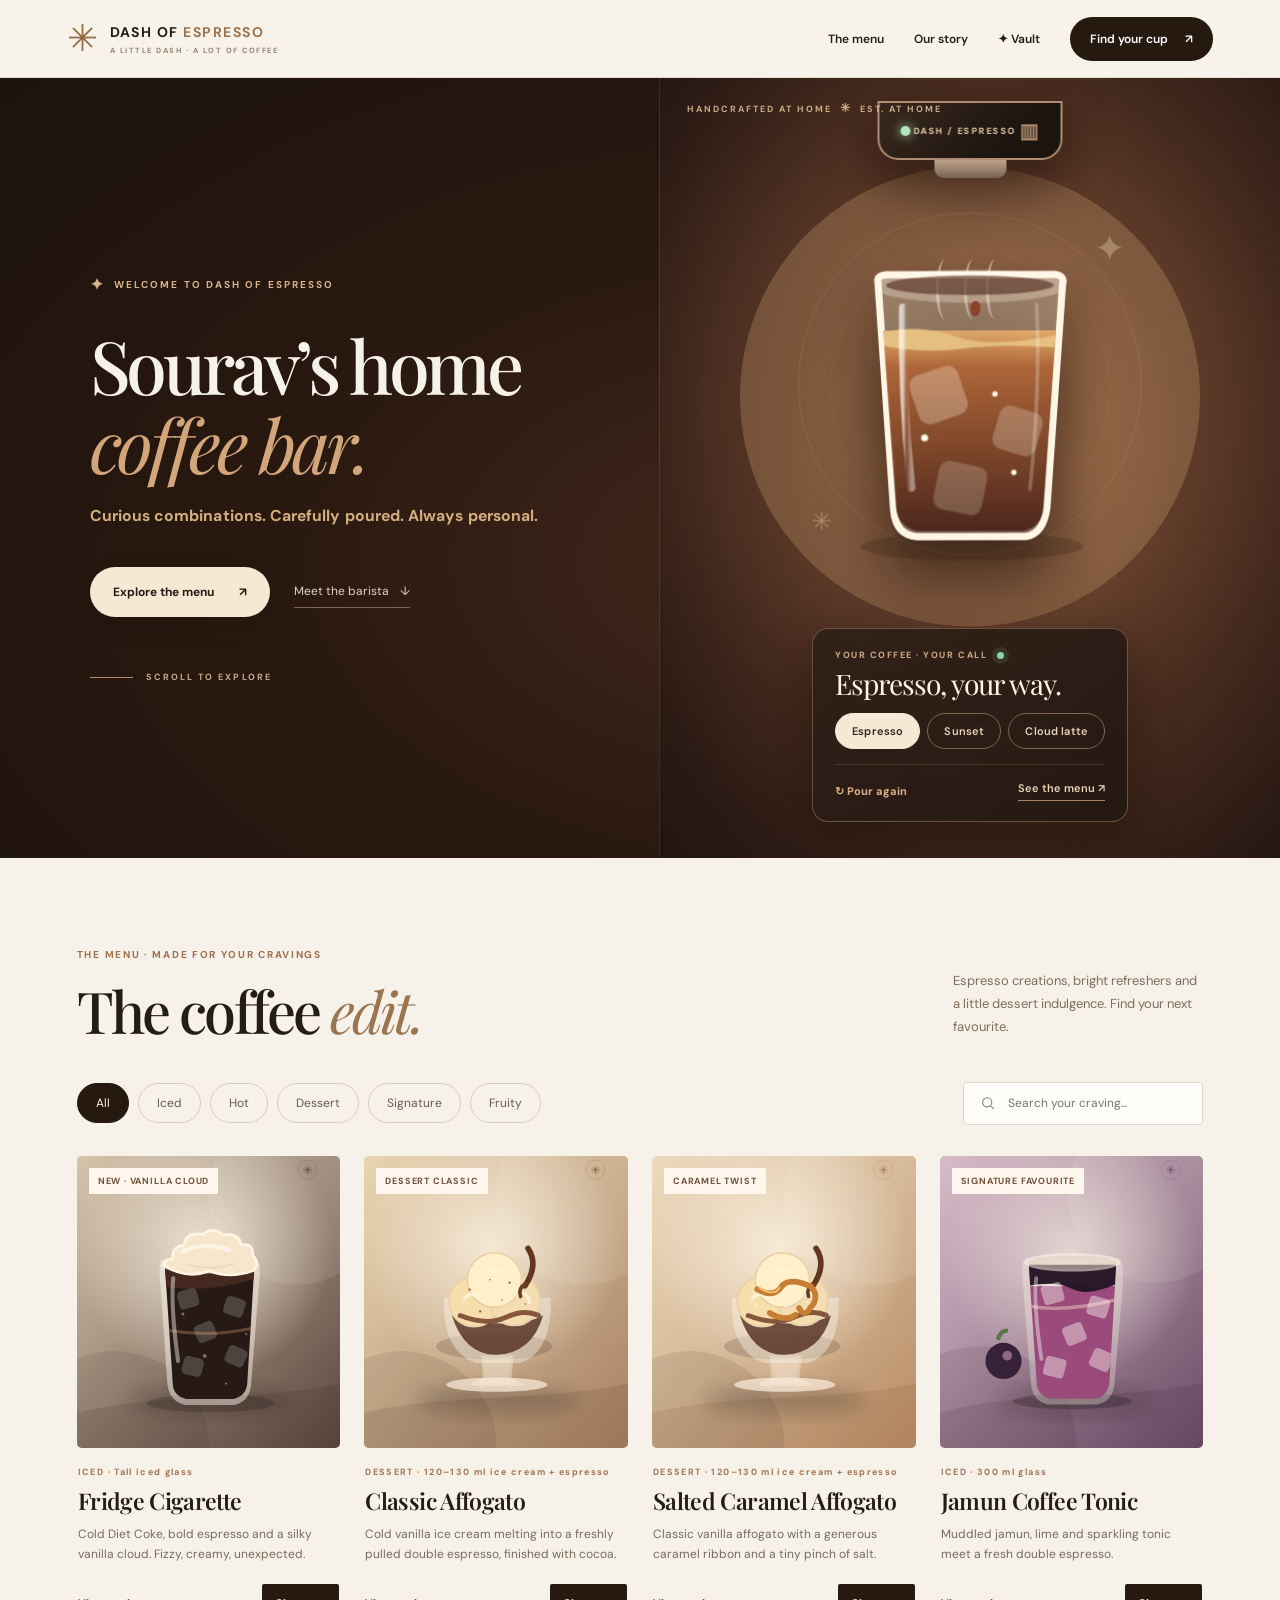
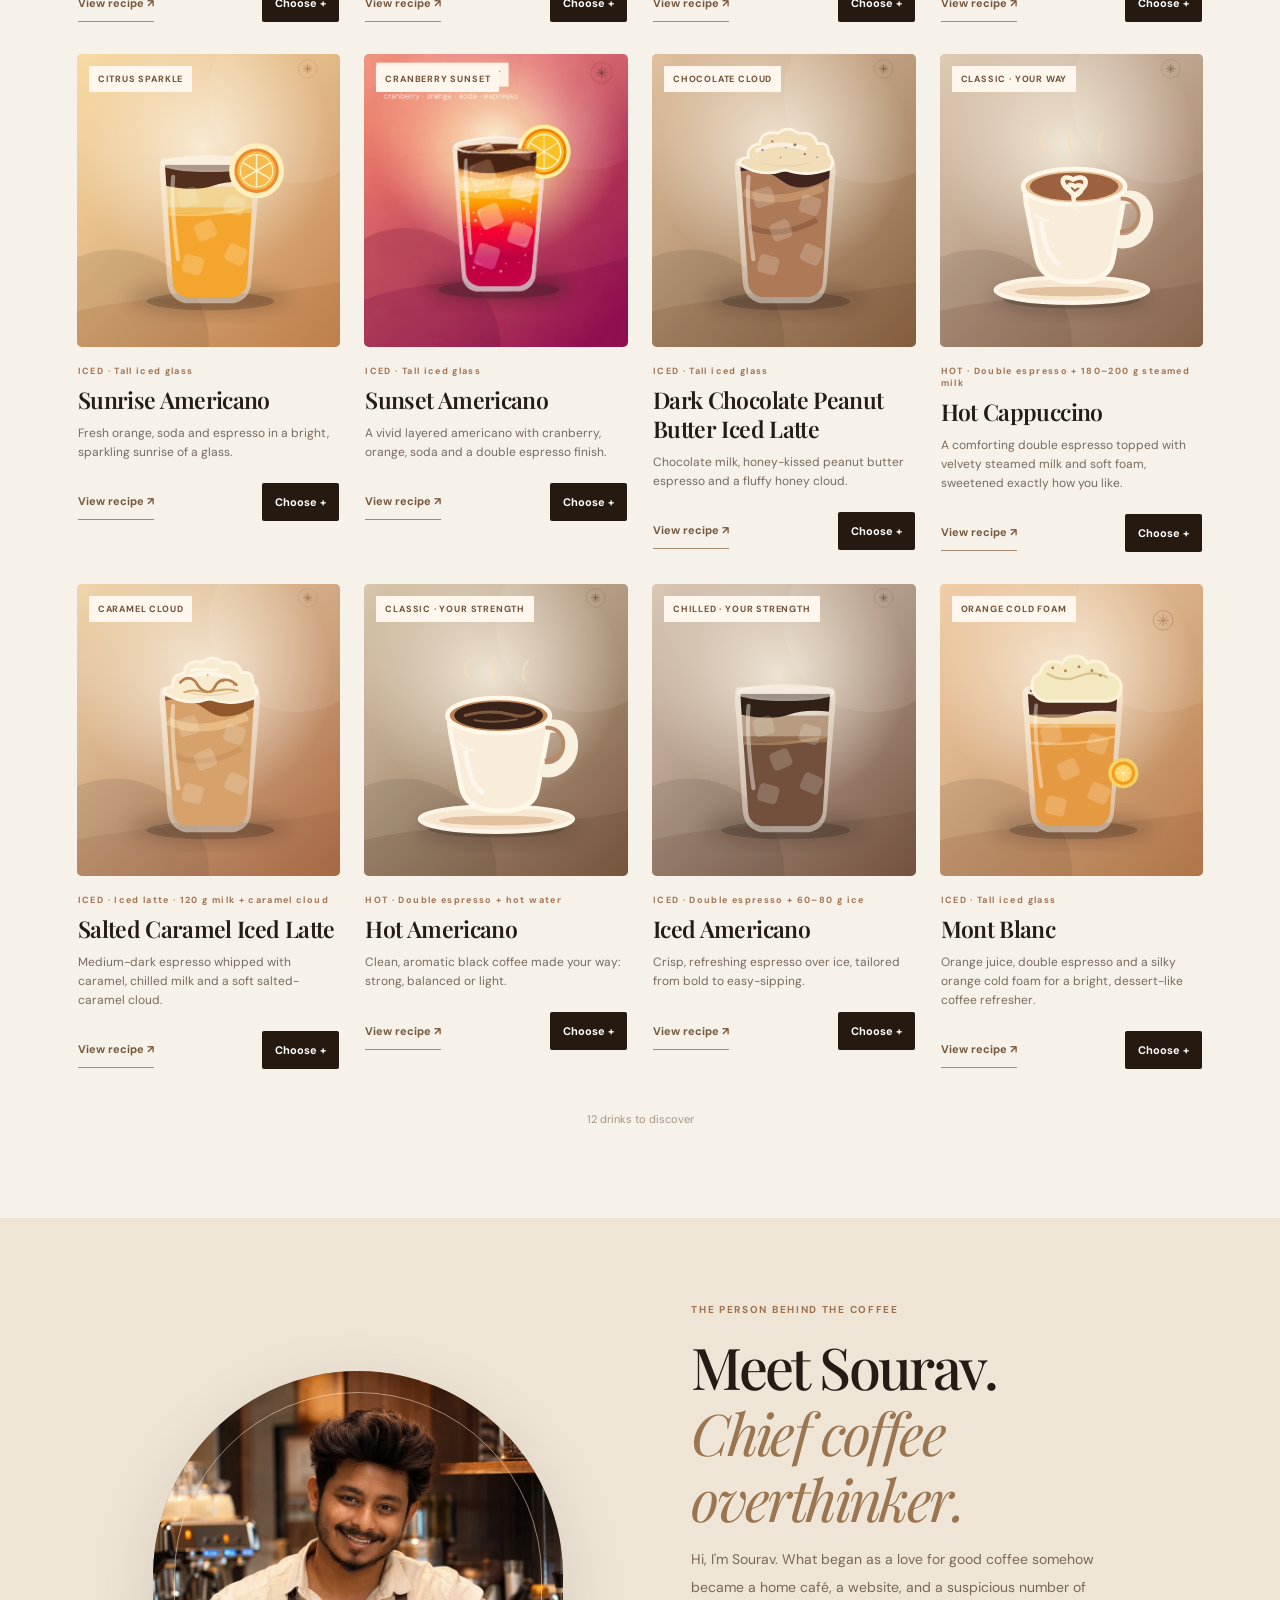
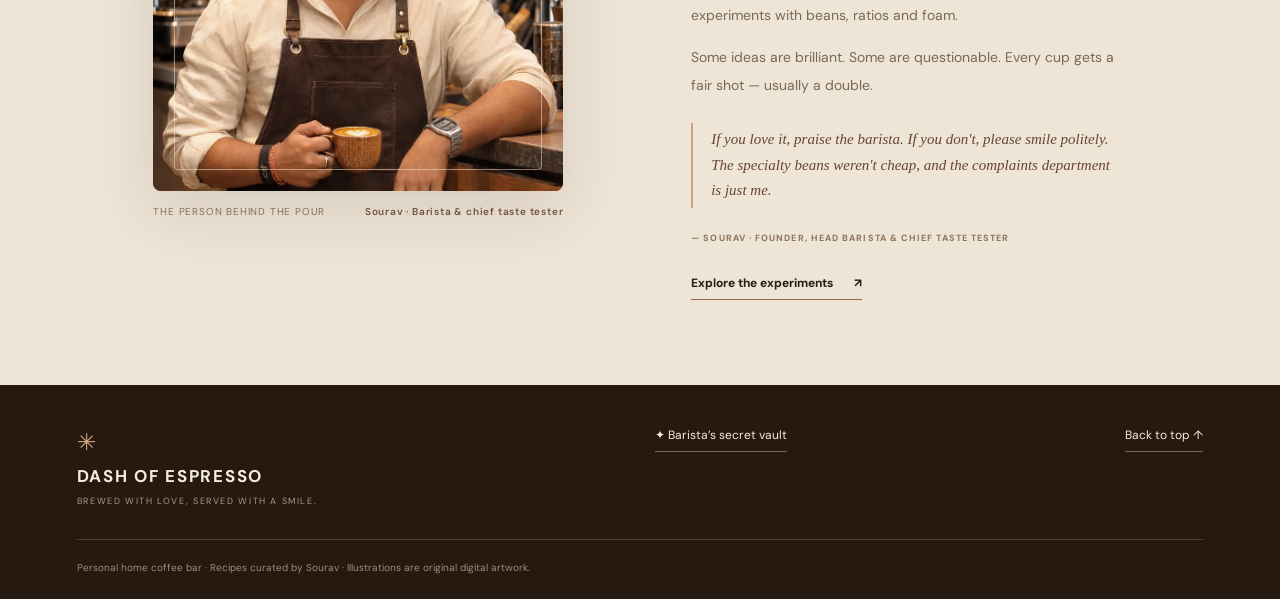
==== commit 542b9c4c: "Revert "cinmeai" This reverts commit fa4b7e4f403e49ad0126bcabe15a020022d38fc2." ====
--- a/index.html
+++ b/index.html
@@ -12,11 +12,55 @@
   <link href="https://fonts.googleapis.com/css2?family=DM+Sans:wght@400;500;600;700&family=Playfair+Display:wght@400;500;600;700&display=swap" rel="stylesheet" />
   <link rel="stylesheet" href="styles.css" />
   <link rel="stylesheet" href="motion.css" />
-  <link rel="stylesheet" href="luxury-hero.css" />
-<script src="config.js" defer></script>
+  <link rel="stylesheet" href="immersive.css" />
+  <link rel="stylesheet" href="refined-hero.css" />
+  <link rel="stylesheet" href="cinematic.css" />
+  <style>
+    /* Homepage copy only. The public menu, recipe data, and private vault remain unchanged. */
+    .hero-copy .hero-tagline {
+      max-width: 490px;
+      margin: -1px 0 14px;
+      color: #d5ad7e;
+      font-size: clamp(14px, 1.23vw, 17px);
+      font-weight: 700;
+      line-height: 1.55;
+      letter-spacing: .004em;
+    }
+    .hero-copy .hero-intro {
+      max-width: 500px;
+      margin: 0;
+      color: #dfd0c0;
+      font-size: 14px;
+      line-height: 1.8;
+    }
+    .hero-copy .hero-disclaimer {
+      max-width: 500px;
+      margin: 26px 0 0;
+      padding: 3px 0 3px 18px;
+      border-left: 2px solid #c69b69;
+      color: #e6d4be;
+      font-family: Georgia, serif;
+      font-size: 13px;
+      font-style: italic;
+      line-height: 1.7;
+    }
+    .hero-copy .hero-actions { margin-top: 25px; flex-wrap: wrap; row-gap: 12px; }
+    .hero-copy .hero-note { margin-top: 27px; }
+    @media (max-width: 760px) {
+      .hero-copy .hero-tagline { font-size: 14px; margin: -1px 0 13px; }
+      .hero-copy .hero-intro { font-size: 13.5px; line-height: 1.8; }
+      .hero-copy .hero-disclaimer { font-size: 12.5px; margin-top: 24px; }
+      .hero-copy .hero-note { margin-top: 28px; }
+    }
+    @media (max-width: 390px) {
+      .hero-copy .eyebrow { font-size: 9px; letter-spacing: .12em; }
+      .hero-copy h1 { font-size: clamp(39px, 11.6vw, 47px); }
+    }
+  </style>
+  <script src="config.js" defer></script>
   <script src="app.js" defer></script>
   <script src="motion.js" defer></script>
-  <script src="luxury-hero.js" defer></script>
+  <script src="immersive.js" defer></script>
 </head>
 <body>
   <div class="scroll-progress" aria-hidden="true"><span id="scrollProgressFill"></span></div>
@@ -28,37 +72,85 @@
     </a>
     <nav aria-label="Main navigation">
       <a href="#menu">The menu</a>
-      <a href="#story" class="nav-story">About</a>
+      <a href="#story" class="nav-story">Our story</a>
       <a href="vault.html" class="nav-story" title="Private coffee notes">✦ Vault</a>
       <a class="nav-cta" href="#menu">Find your cup <span aria-hidden="true">↗</span></a>
     </nav>
   </header>
 
   <main>
-    <section class="hero luxury-hero" aria-labelledby="hero-title" id="home">
-      <div class="luxury-visual" aria-hidden="true">
-        <img class="luxury-visual-image" src="images/hero-coffee-cinematic.webp" width="782" height="720" fetchpriority="high" alt="" />
-        <div class="luxury-visual-shade"></div>
+    <section class="hero" aria-labelledby="hero-title">
+      <div class="hero-copy entrance-copy cinematic-copy">
+        <div class="eyebrow"><span class="sparkle">✦</span> WELCOME TO DASH OF ESPRESSO</div>
+        <h1 id="hero-title">Sourav’s home<br><em>coffee bar.</em></h1>
+        <p class="hero-tagline">Curious combinations. Carefully poured. Always personal.</p>
+        <div class="hero-actions">
+          <a class="button button-cream" href="#menu">Explore the menu <span aria-hidden="true">↗</span></a>
+          <a class="hero-link" href="#story">Meet the barista <span aria-hidden="true">↓</span></a>
+        </div>
+        <a class="cinematic-scroll-cue" href="#menu" aria-label="Scroll to browse the coffee menu"><span class="cue-line" aria-hidden="true"></span> SCROLL TO EXPLORE</a>
+        <p class="hero-smallprint">SMALL BATCH. BIG CURIOSITY.</p>
       </div>
-      <div class="luxury-hero-copy">
-        <p class="luxury-kicker">SOURAV’S HOME COFFEE BAR</p>
-        <h1 id="hero-title">A home for<br><em>coffee experiments.</em></h1>
-        <p class="luxury-intro">Curious brews, unexpected combinations, and a little coffee science. All from my home bar.</p>
-        <div class="luxury-actions">
-          <a class="luxury-cta luxury-cta-primary" href="#menu">Explore the menu <span aria-hidden="true">↗</span></a>
-          <a class="luxury-cta luxury-cta-secondary" href="#story">Meet the barista</a>
+      <div class="hero-showcase entrance-art" id="brewLab" data-flavour="espresso" aria-label="Animated and interactive coffee brewer">
+        <div class="lab-grain" aria-hidden="true"></div>
+        <div class="lab-halo" aria-hidden="true"></div>
+        <span class="lab-edition">HANDCRAFTED AT HOME <span class="lab-edition-dot">✳</span> EST. AT HOME</span>
+        <div class="brew-machine" aria-hidden="true">
+          <div class="brew-machine-top"><span class="machine-dot"></span><span>DASH / ESPRESSO</span><span class="machine-lines">▥</span></div>
+          <div class="brew-machine-neck"></div>
+          <div class="brew-stream"><i></i></div>
+          <span class="brew-drop drop-one"></span><span class="brew-drop drop-two"></span>
+        </div>
+        <div class="lab-glass-wrap" aria-hidden="true">
+          <div class="lab-orbit orbit-a"></div><div class="lab-orbit orbit-b"></div>
+          <span class="lab-star star-one">✦</span><span class="lab-star star-two">✳</span>
+          <svg class="lab-glass" viewBox="0 0 350 410" xmlns="http://www.w3.org/2000/svg" focusable="false">
+            <defs>
+              <clipPath id="labClip"><path d="M74 95 L275 95 L257 344 Q255 365 234 370 H117 Q94 365 92 344 Z"/></clipPath>
+              <linearGradient id="liquidEsp" x1="0" y1="0" x2="0" y2="1"><stop offset="0" stop-color="#e1aa6b"/><stop offset=".18" stop-color="#ad6538"/><stop offset="1" stop-color="#4c261b"/></linearGradient>
+              <linearGradient id="liquidSunset" x1="0" y1="0" x2="0" y2="1"><stop offset="0" stop-color="#6b3b26"/><stop offset=".3" stop-color="#f8ae45"/><stop offset=".57" stop-color="#f47b36"/><stop offset="1" stop-color="#b21851"/></linearGradient>
+              <linearGradient id="liquidLatte" x1="0" y1="0" x2="0" y2="1"><stop offset="0" stop-color="#a7663d"/><stop offset=".3" stop-color="#c79a6a"/><stop offset="1" stop-color="#f0d4ac"/></linearGradient>
+              <linearGradient id="glassShine" x1="0" y1="0" x2="1" y2="0"><stop stop-color="#fff" stop-opacity=".78"/><stop offset=".43" stop-color="#fff" stop-opacity=".03"/><stop offset="1" stop-color="#fff" stop-opacity=".50"/></linearGradient>
+            </defs>
+            <ellipse cx="177" cy="387" rx="125" ry="16" fill="#332014" opacity=".26"/>
+            <g class="glass-float">
+              <path d="M72 91 Q70 83 81 82 H270 Q282 83 279 94 L261 344 Q257 373 237 376 H115 Q91 374 89 345 Z" fill="#fff4e0" fill-opacity=".28" stroke="#fff6e6" stroke-width="8"/>
+              <g clip-path="url(#labClip)">
+                <rect class="liquid liquid-espresso" x="72" y="145" width="212" height="228" fill="url(#liquidEsp)"/>
+                <rect class="liquid liquid-sunset" x="72" y="145" width="212" height="228" fill="url(#liquidSunset)"/>
+                <rect class="liquid liquid-latte" x="72" y="145" width="212" height="228" fill="url(#liquidLatte)"/>
+                <path class="lab-crema" d="M69 149 Q115 136 158 151 T282 148 L282 165 Q215 159 166 165 T69 160Z" fill="#e6bf83"/>
+                <g class="lab-ice"><rect x="113" y="190" width="54" height="54" rx="11" transform="rotate(-19 140 218)" fill="#fff7e5" opacity=".28" stroke="#fff7e5" stroke-width="3"/><rect x="205" y="234" width="47" height="47" rx="10" transform="rotate(17 228 257)" fill="#fff7e5" opacity=".24" stroke="#fff7e5" stroke-width="3"/><rect x="138" y="295" width="52" height="52" rx="10" transform="rotate(12 162 321)" fill="#fff7e5" opacity=".2" stroke="#fff7e5" stroke-width="3"/></g>
+                <circle class="lab-bubble bubble-1" cx="124" cy="265" r="4" fill="#fff9e7"/><circle class="lab-bubble bubble-2" cx="224" cy="304" r="3" fill="#fff9e7"/><circle class="lab-bubble bubble-3" cx="203" cy="216" r="3" fill="#fff9e7"/>
+              </g>
+              <path d="M100 119 Q98 216 109 321" stroke="url(#glassShine)" stroke-width="9" fill="none" stroke-linecap="round" opacity=".85"/>
+              <path d="M250 116 Q254 215 242 323" stroke="#fffcf4" stroke-width="4" opacity=".25" fill="none" stroke-linecap="round"/>
+              <ellipse cx="175" cy="95" rx="104" ry="16" fill="#fff8e8" opacity=".28" stroke="#fff9e9" stroke-width="5"/>
+              <ellipse cx="175" cy="94" rx="94" ry="11" fill="#542e20" opacity=".64"/>
+            </g>
+            <g class="lab-orange"><circle cx="265" cy="149" r="40" fill="#ffe0a1"/><circle cx="265" cy="149" r="33" fill="#ee911b"/><circle cx="265" cy="149" r="26" fill="#ffcc60"/><path d="M265 124V174M240 149H290M247 131L283 167M283 131L247 167" stroke="#fff2c2" stroke-width="3"/></g>
+            <g class="lab-foam"><path d="M97 97 Q85 82 107 70 Q109 45 134 53 Q153 33 176 47 Q205 31 225 54 Q252 46 252 70 Q275 77 263 99 Q199 119 165 104 Q124 122 97 97" fill="#f5e4c9" stroke="#fff8e9" stroke-width="5"/><path d="M122 83 Q177 66 234 82" fill="none" stroke="#d4b891" stroke-width="4" opacity=".6"/></g>
+          </svg>
+          <span class="lab-steam steam-one"></span><span class="lab-steam steam-two"></span><span class="lab-steam steam-three"></span>
+        </div>
+        <div class="lab-controls" aria-label="Pick a drink to animate">
+          <p class="lab-kicker">YOUR COFFEE · YOUR CALL <span class="lab-led"></span></p>
+          <h2 id="labDrinkName" aria-live="polite">Espresso, your way.</h2>
+          <p id="labDrinkDesc">Freshly pulled. A little dramatic.</p>
+          <div class="lab-switches" role="group" aria-label="Preview coffee experiments">
+            <button type="button" class="lab-switch is-current" data-brew="espresso" aria-pressed="true">Espresso</button>
+            <button type="button" class="lab-switch" data-brew="sunset" aria-pressed="false">Sunset</button>
+            <button type="button" class="lab-switch" data-brew="latte" aria-pressed="false">Cloud latte</button>
+          </div>
+          <div class="lab-bottom-row"><button type="button" id="pourAgain" class="lab-again">↻ Pour again</button><a href="#menu" class="lab-menu-link">See the menu ↗</a></div>
         </div>
       </div>
-      <a href="#menu" class="luxury-scroll" aria-label="Scroll to explore the coffee menu">
-        <span class="luxury-mouse" aria-hidden="true"></span>
-        <span>SCROLL TO EXPLORE</span>
-      </a>
     </section>
 
     <section id="menu" class="menu-section" aria-labelledby="menu-title">
       <div class="section-heading">
-        <div><p class="section-kicker">MADE TO BE DISCOVERED</p><h2 id="menu-title">Find your <em>cup.</em></h2></div>
-        <p>A few classics. A few experiments. Every cup made with curiosity.</p>
+        <div><p class="section-kicker">THE MENU · MADE FOR YOUR CRAVINGS</p><h2 id="menu-title">The coffee <em>edit.</em></h2></div>
+        <p>Espresso creations, bright refreshers and a little dessert indulgence. Find your next favourite.</p>
       </div>
       <div class="menu-tools">
         <div class="filter-list" id="categoryFilters" role="group" aria-label="Filter drinks by category"></div>
@@ -75,18 +167,11 @@
         <div class="portrait-arch"><img class="barista-photo" src="images/sourav-barista.webp" width="900" height="1125" loading="lazy" decoding="async" alt="Sourav smiling in a brown barista apron, holding a cup of latte at the coffee counter" /></div>
         <div class="portrait-caption"><span>THE PERSON BEHIND THE POUR</span><strong>Sourav · Barista &amp; chief taste tester</strong></div>
       </div>
-      <div class="story-copy motion-reveal">
-        <p class="section-kicker">BEHIND THE BAR</p>
-        <h2 id="story-title">Meet Sourav.<br><em>Professional coffee overthinker.</em></h2>
-        <p>I started with good beans and a little curiosity. Somehow, that turned into a home café, a website, and more coffee experiments than I care to count.</p>
-        <p class="barista-quote">Everything here is tested to my taste. If you love it, tell the barista. If not, please smile anyway — those beans weren't cheap.</p>
-        <span class="barista-signoff">— SOURAV · FOUNDER, BARISTA &amp; CHIEF TASTE TESTER</span>
-        <a href="#menu" class="story-link">Find a cup worth trying <span aria-hidden="true">↗</span></a>
-      </div>
+      <div class="story-copy motion-reveal"><p class="section-kicker">THE PERSON BEHIND THE COFFEE</p><h2 id="story-title">Meet Sourav.<br><em>Chief coffee overthinker.</em></h2><p>Hi, I'm Sourav. What began as a love for good coffee somehow became a home café, a website, and a suspicious number of experiments with beans, ratios and foam.</p><p>Some ideas are brilliant. Some are questionable. Every cup gets a fair shot — usually a double.</p><p class="barista-quote">If you love it, praise the barista. If you don't, please smile politely. The specialty beans weren't cheap, and the complaints department is just me.</p><span class="barista-signoff">— SOURAV · FOUNDER, HEAD BARISTA &amp; CHIEF TASTE TESTER</span><a href="#menu" class="story-link">Explore the experiments <span aria-hidden="true">↗</span></a></div>
     </section>
   </main>
 
-  <footer class="footer"><div><span class="footer-star">✳</span><span class="footer-title">DASH OF ESPRESSO</span><span class="footer-sub">BREWED WITH LOVE, SERVED WITH A SMILE.</span></div><a href="vault.html" title="Owner-only encrypted recipe vault">✦ Barista’s secret vault</a><a href="#top">Back to top ↑</a><p>Personal home coffee bar · Crafted and curated by Sourav.</p></footer>
+  <footer class="footer"><div><span class="footer-star">✳</span><span class="footer-title">DASH OF ESPRESSO</span><span class="footer-sub">BREWED WITH LOVE, SERVED WITH A SMILE.</span></div><a href="vault.html" title="Owner-only encrypted recipe vault">✦ Barista’s secret vault</a><a href="#top">Back to top ↑</a><p>Personal home coffee bar · Recipes curated by Sourav · Illustrations are original digital artwork.</p></footer>
 
   <dialog id="recipeDialog" class="panel-dialog" aria-labelledby="recipeTitle">
     <div class="dialog-inner"><button type="button" class="dialog-close" data-close="recipeDialog" aria-label="Close recipe">×</button><div id="recipeContent"></div></div>
--- a/immersive.css
+++ b/immersive.css
@@ -0,0 +1,67 @@
+/* DASH OF ESPRESSO / IMMERSIVE COFFEE LAB — no third-party animation library */
+:root{--labCream:#f3e4c7;--labCaramel:#dda66d;--labDark:#24170f}
+html{scroll-padding-top:24px}
+.hero{min-height: min(850px,calc(100svh - 78px));grid-template-columns:minmax(0, .91fr) minmax(0, 1.09fr);isolation:isolate}
+.hero-copy{padding-top:clamp(50px,5vw,92px);padding-bottom:50px;z-index:3}
+.hero-copy h1{font-size:clamp(49px,5.2vw,90px)}
+.hero-copy .hero-note{margin-top:28px}
+.hero-showcase{position:relative;display:block;min-height:680px;background:radial-gradient(circle at 48% 42%,#e8ca9d 0,#bd906a 40%,#8b6047 83%,#6e4839 100%);overflow:hidden;isolation:isolate;--labScroll:0px;--labTilt:0deg}
+.lab-grain{position:absolute;inset:0;opacity:.33;pointer-events:none;background-image:radial-gradient(#fff5e5 0.6px,transparent 0.6px);background-size:8px 8px;mix-blend-mode:soft-light}
+.lab-halo{position:absolute;left:50%;top:34%;width:min(80%,590px);aspect-ratio:1;border-radius:50%;transform:translate(-50%,calc(-50% + var(--labScroll)));background:#fee4bd;box-shadow:0 0 105px 50px #f7d6a047;opacity:.73;transition:background .5s}
+.lab-edition{position:absolute;top:37px;left:39px;z-index:6;color:#342219;letter-spacing:.24em;font:700 9px var(--sans)}
+.brew-machine{position:absolute;z-index:4;top:4%;left:50%;width:230px;transform:translateX(-50%)}
+.brew-machine-top{height:75px;border-radius:0 0 24px 24px;border:2px solid #b08d72;background:linear-gradient(135deg,#39291e,#1c140f 75%);box-shadow:0 20px 36px #2e180f5e;color:#e7cba9;display:flex;align-items:center;justify-content:space-between;padding:0 21px;font:700 11px var(--sans);letter-spacing:.17em}
+.machine-dot{width:10px;height:10px;background:#b4e6bb;border-radius:100%;box-shadow:0 0 12px #b5efbe;animation:powerPulse 2.5s infinite}.machine-lines{color:#ad896b;font-size:20px}.brew-machine-neck{height:24px;width:94px;background:linear-gradient(#bfa38b,#756354);border-radius:0 0 9px 9px;margin:auto}.brew-stream{position:absolute;top:96px;left:50%;width:10px;height:165px;transform:translateX(-50%);overflow:hidden}.brew-stream i{display:block;width:100%;height:100%;background:linear-gradient(180deg,#3b2017 3%,#c98b4b 48%,#553024 80%,#25130e);border-radius:50%;box-shadow:0 0 8px #9a563d5e;animation:pourFlow 2.8s ease-in-out infinite;transform-origin:top}
+.brew-drop{position:absolute;top:243px;left:50%;width:10px;height:15px;border-radius:50% 50% 50% 50%;background:#8a4529;animation:dropFall 2.8s linear infinite}.drop-two{animation-delay:1.4s}
+.lab-glass-wrap{position:absolute;top:26%;left:50%;width:min(80%,430px);aspect-ratio:350/410;transform:translate(-50%,var(--labScroll)) rotate(var(--labTilt));z-index:3;transition:transform .16s linear}
+.lab-glass{position:relative;z-index:3;width:100%;height:100%;overflow:visible;filter:drop-shadow(0 28px 25px #30150d45)}
+.glass-float{animation:floatGlass 5s ease-in-out infinite;transform-origin:50% 55%}
+.liquid{transform-origin:50% 100%;animation:liquidRise 4.8s cubic-bezier(.22,.8,.2,1) infinite}
+.liquid-sunset,.liquid-latte{opacity:0}
+.hero-showcase[data-flavour="sunset"] .liquid-espresso,.hero-showcase[data-flavour="latte"] .liquid-espresso{opacity:0}
+.hero-showcase[data-flavour="sunset"] .liquid-sunset,.hero-showcase[data-flavour="latte"] .liquid-latte{opacity:1}
+.hero-showcase[data-flavour="sunset"] .lab-halo{background:#ffd6b4}
+.hero-showcase[data-flavour="latte"] .lab-halo{background:#f6dfbe}
+.lab-crema{animation:cremaWave 3.6s ease-in-out infinite;transform-origin:center}
+.lab-ice{animation:iceFloat 5s ease-in-out infinite}
+.lab-bubble{animation:bubbleRise 3.4s ease-in-out infinite}.bubble-2{animation-delay:1s}.bubble-3{animation-delay:2s}
+.lab-orange,.lab-foam{opacity:0;transform-origin:center;transition:opacity .5s,transform .6s}
+.lab-orange{transform:translateY(18px) rotate(-28deg)}.lab-foam{transform:translateY(-14px)}
+[data-flavour="sunset"] .lab-orange{opacity:1;transform:translateY(0) rotate(0)}
+[data-flavour="latte"] .lab-foam{opacity:1;transform:translateY(0)}
+.lab-orbit{position:absolute;border:1px solid #fff9e38c;border-radius:50%;width:110%;aspect-ratio:1;left:-5%;top:3%;animation:orbitMove 12s linear infinite;opacity:.55}
+.orbit-b{width:90%;left:5%;top:13%;animation-direction:reverse;animation-duration:18s;border-style:dashed;border-color:#fff6d687}
+.lab-star{position:absolute;font-size:38px;color:#fff0ca;z-index:5;animation:starTwist 8s linear infinite}.star-one{right:0;top:6%}.star-two{left:-1%;bottom:8%;font-size:25px;animation-duration:14s}
+.lab-steam{position:absolute;top:22%;left:39%;width:19px;height:60px;border-left:3px solid #fff4df;border-radius:50%;opacity:.5;animation:steamLift 3.6s ease-out infinite}.steam-two{left:55%;animation-delay:1.1s}.steam-three{left:48%;animation-delay:2.1s}
+.lab-controls{position:absolute;bottom:20px;z-index:6;left:26px;right:26px;border:1px solid #fff6e68a;border-radius:22px;background:#261a13ee;color:#fff4e6;box-shadow:0 28px 45px #341e126e;backdrop-filter:blur(13px);padding:21px 23px 19px}
+.lab-kicker{font:700 9px var(--sans);letter-spacing:.18em;color:#d6ae82;margin:0 0 7px;display:flex;gap:10px;align-items:center}.lab-led{width:7px;height:7px;border-radius:50%;background:#87d9a2;box-shadow:0 0 0 5px #88d7a01c}
+.lab-controls h2{font:400 clamp(24px,2.45vw,36px)/1.12 var(--serif);margin:0 0 5px;letter-spacing:-.03em}
+.lab-controls p:not(.lab-kicker){font-size:12px;color:#d7c4b0;margin:0 0 15px}
+.lab-switches{display:flex;gap:7px;flex-wrap:wrap}.lab-switch{border:1px solid #715642;background:#3c2c21;color:#e3cebb;border-radius:99px;padding:10px 14px;font:600 11px var(--sans);transition:background .23s,transform .23s,border .23s}.lab-switch span{color:#bd9369;font-size:9px;margin-right:4px}.lab-switch:hover{transform:translateY(-3px);border-color:#e9bf8a}.lab-switch.is-current{background:#efdfc7;color:#3c291d;border-color:#efdfc7}.lab-switch.is-current span{color:#966b42}
+.lab-bottom-row{display:flex;justify-content:space-between;gap:8px;align-items:center;margin-top:14px}.lab-again{border:0;background:none;color:#dcb185;font:700 11px var(--sans);padding:6px 0}.lab-again:hover{text-decoration:underline}.lab-menu-link{font:600 11px var(--sans);border-bottom:1px solid #a48262;padding-bottom:5px}.lab-menu-link:hover{color:#f5d3a3}
+.hero-showcase.is-pouring .liquid{animation:none;transform:scaleY(.06);animation:onePour 2.1s ease-out forwards}.hero-showcase.is-pouring .brew-stream i{animation:none;transform:scaleY(1);animation:oneStream 2.2s ease-in-out forwards}.hero-showcase.is-pouring .glass-float{animation:floatGlass 5s ease-in-out infinite}
+.kinetic-strip{height:73px;overflow:hidden;display:flex;align-items:center;padding:0;background:#e7d9c3}.kinetic-track{white-space:nowrap;width:max-content!important;color:#6c4c36!important;font:700 18px var(--sans)!important;letter-spacing:.19em!important;animation:marquee 24s linear infinite}
+.brew-interlude{min-height:360px;position:relative;display:flex;flex-direction:column;justify-content:center;align-items:center;text-align:center;padding:60px 22px;background:#3a281e;color:#f4e6d0;overflow:hidden;isolation:isolate}
+.interlude-number{font:700 10px var(--sans);letter-spacing:.23em;color:#d9aa7b}.interlude-title{font:500 clamp(41px,5.8vw,85px)/1.16 var(--serif);letter-spacing:-.046em;margin:24px 0 16px}.interlude-title em{color:#d8ae82;font-weight:400}.stroke-word{color:transparent;-webkit-text-stroke:1px #f2e3c6}.interlude-sub{font:400 13px/1.8 var(--sans);color:#d9c2aa;max-width:500px}.interlude-arrow{display:grid;place-items:center;width:54px;height:54px;border-radius:50%;border:1px solid #c09a74;color:#f4e5d4;font-size:25px;margin-top:19px;animation:bounceArrow 2s infinite}.interlude-bean{position:absolute;color:#c79d7140;z-index:-1;font-size:200px;animation:orbitMove 20s linear infinite}.bean-a{left:-60px;top:2px}.bean-b{right:-42px;bottom:-56px}
+/* Give users feedback and avoid the static waiting frame seen in the earlier design. */
+.menu-section .drink-card{transition:transform .35s cubic-bezier(.2,.8,.2,1),filter .3s}.menu-section .drink-card:hover{transform:translateY(-11px) rotate(-.45deg);filter:drop-shadow(0 18px 18px #56351b1c)}
+.menu-grid .drink-photo{overflow:hidden}.menu-grid .drink-image{transition:transform .65s cubic-bezier(.18,.78,.24,1)}.menu-grid .drink-card:hover .drink-image{transform:scale(1.065)}
+@keyframes powerPulse{50%{opacity:.45;box-shadow:0 0 3px #c0efbf}}
+@keyframes pourFlow{0%,100%{transform:scaleY(.15);opacity:.15}20%,74%{transform:scaleY(1);opacity:1}86%{transform:scaleY(.4);opacity:.3}}
+@keyframes dropFall{0%,24%{opacity:0;transform:translateY(0)}27%{opacity:.9}57%,100%{opacity:0;transform:translateY(82px)}}
+@keyframes liquidRise{0%,100%{transform:scaleY(.95)}26%{transform:scaleY(.73)}75%{transform:scaleY(.98)}}
+@keyframes onePour{0%{transform:scaleY(.04)}75%,100%{transform:scaleY(1)}}
+@keyframes oneStream{0%,100%{transform:scaleY(0);opacity:0}9%,70%{transform:scaleY(1);opacity:1}86%{opacity:0}}
+@keyframes floatGlass{0%,100%{transform:translateY(0)}50%{transform:translateY(-8px)}}
+@keyframes iceFloat{0%,100%{transform:translateY(0)}50%{transform:translateY(-9px)}}
+@keyframes cremaWave{0%,100%{transform:scaleY(1) translateY(0)}50%{transform:scaleY(.8) translateY(5px)}}
+@keyframes bubbleRise{0%,100%{opacity:.15;transform:translateY(12px)}45%{opacity:.8}80%{opacity:.1;transform:translateY(-20px)}}
+@keyframes orbitMove{to{transform:rotate(360deg)}}
+@keyframes starTwist{to{transform:rotate(360deg)}}
+@keyframes steamLift{0%{transform:translateY(12px) scale(.6);opacity:0}30%{opacity:.65}100%{transform:translateY(-65px) scale(1.3);opacity:0}}
+@keyframes marquee{to{transform:translateX(-50%)}}
+@keyframes bounceArrow{50%{transform:translateY(7px)}}
+@media(max-width:1080px){.hero{grid-template-columns:minmax(0,1fr) minmax(0,1fr)}.hero-showcase{min-height:680px}.hero-copy{padding-left:5vw}.lab-controls{left:16px;right:16px;padding:18px}.lab-glass-wrap{width:90%}.lab-switch{padding:9px}}
+@media(max-width:760px){.hero{display:flex;flex-direction:column;min-height:0}.hero-copy{padding:55px 22px 45px}.hero-copy h1{font-size:clamp(49px,12.1vw,74px)}.hero-showcase{height:650px;min-height:650px}.brew-machine{top:1%;transform:translateX(-50%) scale(.86);transform-origin:top}.lab-glass-wrap{width:360px;max-width:80%;top:21%}.lab-controls{bottom:14px}.lab-edition{top:16px;left:19px}.lab-halo{top:34%}.brew-interlude{min-height:330px}.interlude-title{font-size:clamp(38px,10vw,65px)}.lab-steam{top:18%}}
+@media(max-width:410px){.hero-showcase{height:610px;min-height:610px}.lab-glass-wrap{top:19%;width:305px}.lab-controls{padding:16px 14px;bottom:10px}.lab-switch{padding:8px;font-size:10px}.lab-bottom-row{flex-direction:column;align-items:flex-start}.lab-controls h2{font-size:27px}}
+@media(prefers-reduced-motion:reduce){.brew-stream i,.brew-drop,.machine-dot,.lab-glass-wrap *,.lab-star,.lab-steam,.lab-orbit,.kinetic-track,.interlude-arrow,.interlude-bean{animation:none!important}.hero-showcase.is-pouring .liquid{animation:none!important;transform:scaleY(1)!important}.menu-section .drink-card:hover{transform:none}.lab-glass-wrap{transition:none}}
--- a/refined-hero.css
+++ b/refined-hero.css
@@ -0,0 +1,69 @@
+/* Refined hero • clean editorial layout, controls never overlap the drink. */
+:root{--heroBorder:#e1c9a6}
+.hero{grid-template-columns:minmax(0, .91fr) minmax(0, 1.09fr);min-height:690px}
+.hero-copy{padding:clamp(54px,6vw,100px) clamp(28px,4.2vw,76px) 60px clamp(25px,7.5vw,125px);justify-content:center}
+.hero-copy h1{font-size:clamp(51px,5.2vw,86px);line-height:1.09;letter-spacing:-.053em;margin:22px 0 23px;max-width:550px}
+.hero-copy .hero-tagline{max-width:360px;font-size:clamp(15px,1.35vw,18px);font-weight:500;letter-spacing:0;line-height:1.65;margin:0;color:#ead8c2}
+.hero-copy .hero-intro,.hero-copy .hero-disclaimer,.hero-copy .hero-note{display:none}
+.hero-copy .hero-actions{margin-top:32px;gap:24px}
+.hero-copy .hero-smallprint{margin-top:46px;color:#ad9983;font-size:11px;letter-spacing:.035em;line-height:1.6}
+.hero-showcase{min-height:690px;height:auto;display:grid;grid-template-rows:minmax(430px, 1fr) auto;padding:0;background:radial-gradient(circle at 50% 28%,#f8e9cc 0,#ebcda6 46%,#cda27d 100%);overflow:hidden}
+.lab-grain{opacity:.12}
+.lab-halo{width:min(74%,420px);top:37%;opacity:.55;box-shadow:0 0 85px 40px #fff1d19b}
+.lab-edition{top:25px;left:27px;font-size:9px;letter-spacing:.19em;color:#79583f}
+.lab-edition-dot{font-size:12px;margin:0 4px}
+.brew-machine{top:3%;width:185px;z-index:4}
+.brew-machine-top{height:59px;border-radius:0 0 21px 21px;font-size:9px}
+.brew-machine-neck{height:18px;width:72px}
+.brew-stream{top:72px;height:130px;width:8px}
+.brew-drop{top:200px}
+.lab-glass-wrap{top:16%;width:min(57%,295px);max-width:295px;z-index:3}
+.lab-orbit{opacity:.31;border-color:#fff9e2a4}
+.lab-star{opacity:.55}
+.lab-steam{top:16%}
+/* The panel participates in grid layout: no absolute overlay on the cup. */
+.lab-controls{position:relative;grid-row:2;left:auto;right:auto;bottom:auto;align-self:end;z-index:8;margin:0 26px 25px;padding:18px 22px 17px;background:#302118f5;border:1px solid #58402b;border-radius:17px;box-shadow:0 13px 25px #55381d2f;backdrop-filter:none}
+.lab-kicker{margin-bottom:5px;font-size:9px;letter-spacing:.15em;color:#cfaa81}
+.lab-controls h2{font-size:clamp(22px,2.25vw,30px);margin:0 0 8px}
+.lab-controls p:not(.lab-kicker){display:none}
+.lab-switches{gap:8px}
+.lab-switch{padding:9px 12px;font-size:11px;border-radius:7px;background:#473327;transition:transform .18s,background .18s}
+.lab-switch:hover{transform:translateY(-2px)}
+.lab-bottom-row{margin-top:11px}
+.lab-again,.lab-menu-link{font-size:11px}
+.lab-glass-wrap svg{display:block}
+/* Calmer and smaller intermediate moment: the drinks remain the highlight. */
+.brew-interlude{min-height:270px;padding:44px 20px}
+.interlude-title{font-size:clamp(37px,4.7vw,68px);margin:14px 0 9px}
+.interlude-sub{margin:0}
+@media (min-width:761px) and (max-width:1100px){.hero{grid-template-columns:minmax(0, 1fr) minmax(0, 1fr)}.hero-copy{padding-left:5vw;padding-right:22px}.hero-showcase{min-height:700px}.lab-glass-wrap{width:min(68%,280px)}.lab-controls{margin:0 16px 18px;padding:17px 15px}}
+@media(max-width:760px){
+ .hero{display:flex;flex-direction:column;min-height:auto}
+ .hero-copy{padding:55px 24px 39px;min-height:auto}
+ .hero-copy h1{font-size:clamp(47px,11vw,70px);margin:19px 0 16px;line-height:1.11}
+ .hero-copy .hero-tagline{max-width:340px;font-size:15px;line-height:1.55}
+ .hero-copy .hero-actions{margin-top:25px;gap:20px}
+ .hero-copy .hero-smallprint{margin-top:24px;font-size:10px}
+ .hero-showcase{height:auto;min-height:635px;grid-template-rows:minmax(405px,1fr) auto;padding:0}
+ .brew-machine{top:0;width:163px;transform:translateX(-50%)}
+ .brew-machine-top{height:56px}
+ .brew-machine-neck{height:18px}
+ .brew-stream{top:69px;height:130px}
+ .brew-drop{top:187px}
+ .lab-glass-wrap{top:14%;width:min(74%,285px);max-width:285px;transform:translate(-50%,clamp(-9px,var(--labScroll),9px)) rotate(var(--labTilt))}
+ .lab-edition{top:14px;left:20px}
+ .lab-controls{margin:0 17px 18px;padding:17px 17px 15px;border-radius:15px}
+ .lab-controls h2{font-size:25px}
+ .lab-switch{font-size:11px;padding:9px 12px}
+ .lab-bottom-row{flex-direction:row;align-items:center;gap:9px}
+ .lab-steam{top:17%}
+}
+@media(max-width:390px){
+ .hero-showcase{min-height:595px;grid-template-rows:minmax(375px,1fr) auto}
+ .lab-glass-wrap{top:15%;width:min(74%,265px)}
+ .lab-controls{margin:0 12px 13px;padding:14px 12px}
+ .lab-switches{gap:5px}.lab-switch{font-size:10px;padding:8px 9px}
+ .lab-controls h2{font-size:23px}
+ .lab-bottom-row{flex-wrap:wrap}
+}
+@media(prefers-reduced-motion:reduce){.lab-glass-wrap{transform:translate(-50%,0)!important}.lab-switch{transition:none!important}}
--- a/cinematic.css
+++ b/cinematic.css
@@ -0,0 +1,105 @@
+/* DASH OF ESPRESSO • QUIETLY CINEMATIC
+   One opening story: the pour → the menu → the person.
+   Override-only update; existing menu and vault logic are unchanged. */
+:root { --cinematic-cream:#f8f0e4; --cinematic-copper:#cb9c69; --cinematic-dark:#21140e; }
+html { scroll-behavior:smooth; }
+.site-header { background:#f7f3eb; border-bottom:1px solid #e8ddcb; }
+/* No numbered episodes or filler panels between the visitor and the coffee. */
+.hero {
+  min-height:min(780px, calc(100svh - 78px));
+  grid-template-columns:minmax(0,1.03fr) minmax(0,.97fr);
+  background:radial-gradient(ellipse at 62% 62%,#43281c 0,#28180f 48%,#1d130e 100%);
+  overflow:hidden;
+}
+.hero-copy {
+  padding:clamp(46px,5.7vw,88px) clamp(24px,4vw,78px) clamp(36px,4vw,60px) clamp(24px,7vw,114px);
+  min-width:0;
+}
+.hero-copy .eyebrow {letter-spacing:.21em;color:#d9b38c;}
+.hero-copy h1 {max-width:620px;font-size:clamp(54px,5.75vw,98px);line-height:1.07;letter-spacing:-.057em;margin:30px 0 22px;}
+.hero-copy h1 em {color:#d2a57a;}
+.hero-copy .hero-tagline {max-width:415px;font-size:clamp(15px,1.25vw,18px);line-height:1.7;color:#e6d5c0;font-weight:400;}
+.hero-actions {margin-top:31px;}
+.hero-actions .button-cream {border-radius:40px;padding:17px 23px;background:#f6e9d4;box-shadow:0 8px 24px #0e090615;}
+.hero-actions .button-cream:hover {background:#fff4df;transform:translateY(-3px);}
+.hero-copy .hero-smallprint{display:none;}
+.cinematic-scroll-cue {display:inline-flex;align-items:center;gap:13px;align-self:flex-start;color:#c6a88c;font:700 9px/1.3 var(--sans);letter-spacing:.23em;margin-top:55px;transition:color .2s;}
+.cinematic-scroll-cue:hover{color:#f0d2a8;}
+.cue-line {width:43px;height:1px;background:#b58a67;display:inline-block;position:relative;overflow:hidden;}
+.cue-line::before {content:"";position:absolute;width:18px;inset:0 auto 0 -18px;background:#fff4d5;animation:cueTravel 2.7s ease-in-out infinite;}
+@keyframes cueTravel {to{transform:translateX(65px)}}
+/* Make the stage atmospheric and genuinely part of the hero. */
+.hero-showcase {min-height:690px;grid-template-rows:minmax(440px,1fr) auto;
+ background:radial-gradient(ellipse at 55% 45%,#8e5b3c 0,#5b3726 38%,#2a1a14 85%,#21150f 100%);
+ border-left:1px solid #a77c512a;
+}
+.lab-grain {opacity:.17;}
+.lab-halo {top:42%;width:min(78%,460px);background:#e6b67e;opacity:.27;box-shadow:0 0 110px 65px #e7b17a2b;}
+.lab-edition {color:#ebc99e;opacity:.82;top:22px;left:27px;letter-spacing:.22em;}
+.brew-machine {top:3%;filter:drop-shadow(0 18px 24px #160b0760);}
+.lab-glass-wrap {top:17%;width:min(57%,312px);max-width:312px;filter:drop-shadow(0 30px 28px #12090485);}
+.lab-orbit {opacity:.22;border-color:#f5cf9c88;}
+.lab-star{opacity:.3;}
+.lab-controls {position:relative;grid-row:2;bottom:auto;left:auto;right:auto;z-index:8;align-self:end;
+ margin:0 clamp(18px,4vw,40px) clamp(24px,3vw,36px);
+ padding:20px 22px 17px;
+ border:1px solid #e2b88958;border-radius:16px;
+ background:linear-gradient(145deg,#302118f4,#241812f6);box-shadow:0 16px 48px #12090570;
+}
+.lab-kicker {color:#d0ab87;letter-spacing:.17em;}
+.lab-controls h2 {font-size:clamp(25px,2.2vw,31px);letter-spacing:-.035em;margin:7px 0 13px;}
+.lab-controls p:not(.lab-kicker){display:none;}
+.lab-switches{gap:7px;}
+.lab-switch {background:transparent;border:1px solid #83644f;color:#e8d3ba;border-radius:40px;padding:10px 16px;font-size:11px;letter-spacing:.015em;}
+.lab-switch:hover {background:#58402e;transform:translateY(-2px);}
+.lab-switch.is-current {background:#f5e8d4;border-color:#f5e8d4;color:#352219;}
+.lab-bottom-row {margin-top:15px;padding-top:13px;border-top:1px solid #99775740;}
+.lab-menu-link {color:#ead3b8;}
+/* Menu begins immediately after the opening — no extra narrative chapters. */
+.menu-section {padding-top:clamp(72px,7vw,110px);}
+.menu-section .section-kicker,.story .section-kicker {color:#9c714e;letter-spacing:.17em;font-size:10px;}
+.section-heading h2 {letter-spacing:-.05em;}
+.menu-grid .drink-card {transition:transform .35s ease,filter .35s ease;}
+.menu-grid .drink-card:hover {transform:translateY(-6px) rotate(0);filter:drop-shadow(0 16px 18px #56351b14);}
+/* Let the barista portrait be the closing chapter, not another numbered page. */
+.story {scroll-margin-top:50px;}
+.story .portrait-arch {box-shadow:0 20px 65px #3c241022;}
+.story-copy .section-kicker {margin-bottom:17px;}
+@media (max-width:1100px) and (min-width:761px) {
+  .hero {grid-template-columns:minmax(0,1fr) minmax(0,1fr);}
+  .hero-copy{padding-left:5vw;padding-right:25px;}
+  .hero-copy h1{font-size:clamp(51px,5vw,76px);}
+  .hero-showcase{min-height:675px;}
+  .lab-glass-wrap{width:min(68%,280px);}
+  .lab-controls{margin:0 16px 21px;padding:18px 17px;}
+}
+@media (max-width:760px) {
+  .hero {display:flex;flex-direction:column;min-height:0;}
+  .hero-copy {padding:51px 23px 25px;}
+  .hero-copy h1 {font-size:clamp(48px,11.5vw,71px);line-height:1.09;margin:20px 0 18px;}
+  .hero-copy .hero-tagline {font-size:14px;line-height:1.63;max-width:320px;}
+  .hero-actions {margin-top:23px;gap:16px;}
+  .cinematic-scroll-cue {margin-top:24px;}
+  .hero-showcase{min-height:590px;height:auto;grid-template-rows:minmax(369px,1fr) auto;border-left:0;border-top:1px solid #87603c49;}
+  .brew-machine {width:160px;top:0;}
+  .lab-glass-wrap {top:14%;width:min(70%,282px);max-width:282px;}
+  .lab-halo{top:35%;}
+  .lab-controls{margin:0 17px 20px;padding:15px 16px;border-radius:14px;}
+  .lab-controls h2 {font-size:25px;margin-bottom:10px;}
+  .lab-switch {padding:10px 14px;font-size:11px;}
+  .lab-bottom-row{flex-direction:row;flex-wrap:wrap;}
+  .menu-section{padding-top:65px;}
+}
+@media(max-width:390px){
+  .hero-copy{padding:43px 19px 25px;}
+  .hero-copy h1{font-size:clamp(43px,11.2vw,54px);}
+  .hero-showcase{min-height:565px;grid-template-rows:minmax(350px,1fr) auto;}
+  .lab-glass-wrap{top:13%;width:min(69%,260px);}
+  .lab-controls{margin:0 12px 15px;padding:14px 13px;}
+  .lab-switch{padding:9px 11px;}
+}
+@media(prefers-reduced-motion:reduce){
+  .cue-line::before{animation:none;}
+  .lab-glass-wrap{transform:translate(-50%,0)!important;}
+  .lab-switch{transition:none;}
+}
